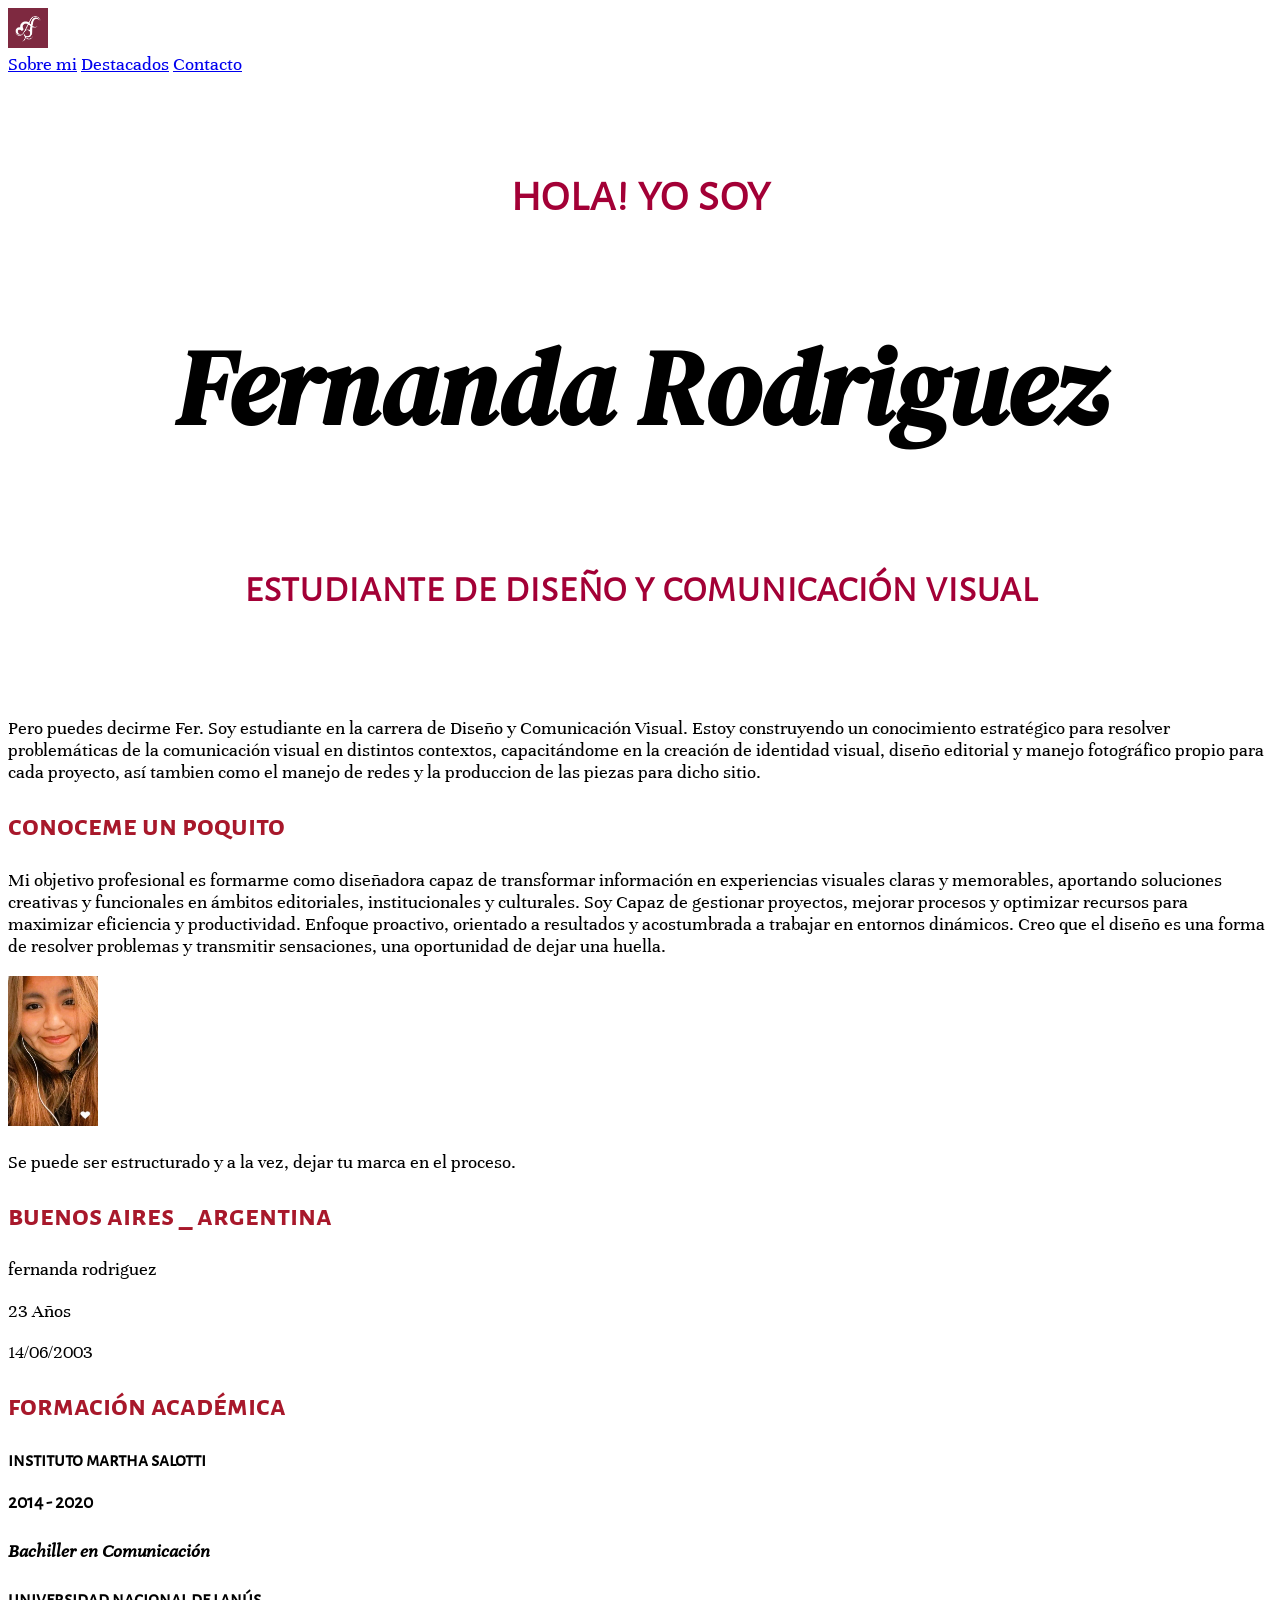
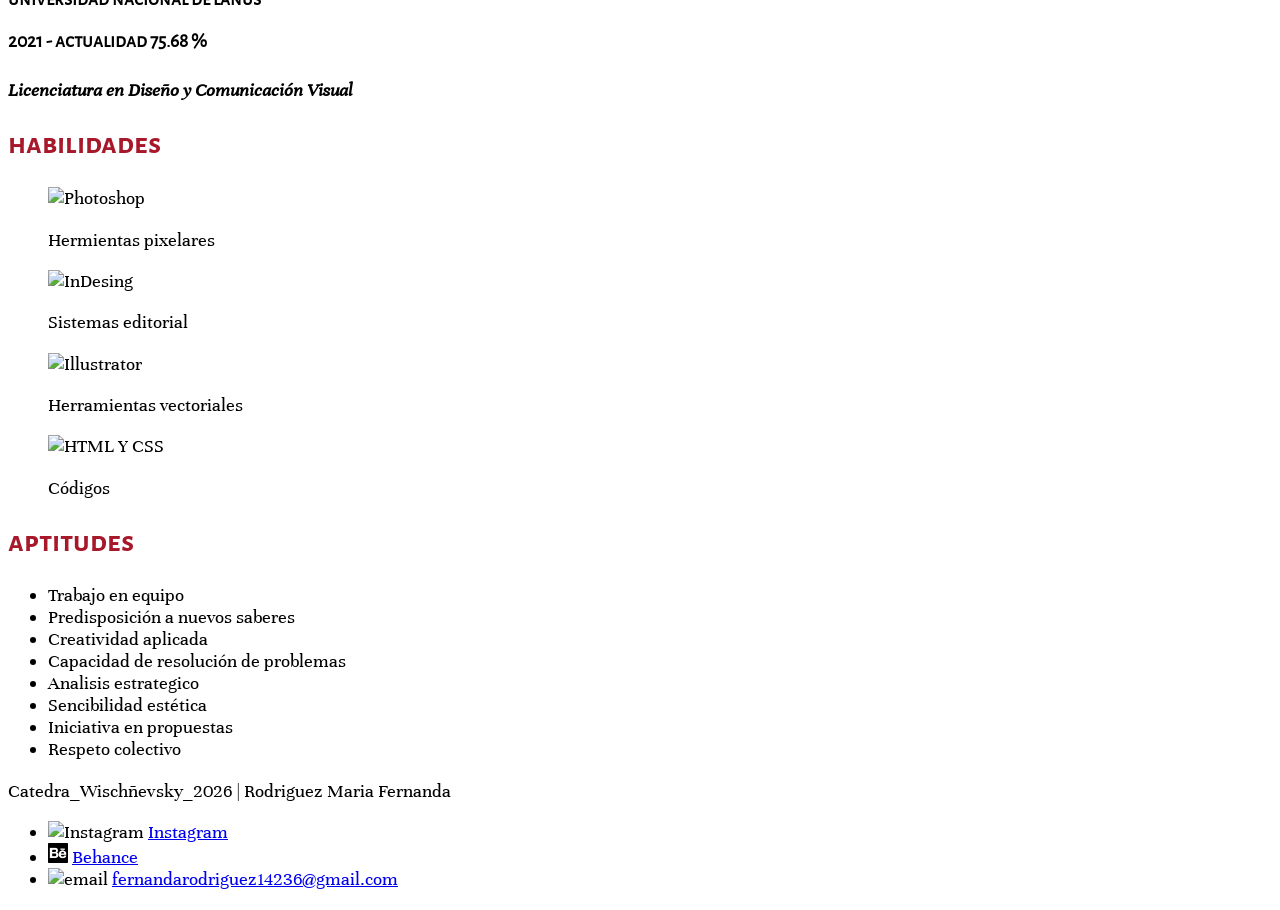
==== index.html @ 1fcea4e1 "correcciones 31/8" ====
<!DOCTYPE html>
<html> <!--falta el idioma-->

<head>
    <meta charset="utf-8" />
    <title>Curriculum Fernanda Rodriguez</title>
    <link rel="stylesheet" href="estilo.css">
</head>

<body>
    <header>
        <img src="img/logo_personal-06.jpg" alt="Logo de fernanda" width="40" height="40" />
        <nav class="botonera">
            <a href="index.html"class=boton>Sobre mi</a>
            <a href="#"class=boton>Destacados</a> <!--para este trabajo es importante que se centren en un solo archivo html, por ahora podés dejar los links a futuro pero no crear los archivos, podrías hacer una gran landing para poder linkear con la etiqueta a cuando habilitemos ese video-->
            <a href="#"class=boton>Contacto</a>
        </nav>
    </header>
    <main> <!--todo el main está mal indentado y se hace muy difícil leerlo-->
            <section>
            <h5>hola! yo soy</h5>
            <h1>Fernanda Rodriguez</h1>
            <h6>estudiante de diseño y comunicación visual</h6>
            <p>Pero puedes decirme Fer. Soy estudiante en la carrera de Diseño y Comunicación Visual. Estoy construyendo un conocimiento estratégico para resolver problemáticas de la comunicación visual en distintos contextos, capacitándome en la creación de identidad visual, diseño editorial y manejo fotográfico propio para cada proyecto, así tambien como el manejo de redes y la produccion de las piezas para dicho sitio.</p>
            </section>
            <section>
            <article>
            <h2>conoceme un poquito</h2>
            <p>Mi objetivo profesional es formarme como diseñadora capaz de transformar información en experiencias visuales claras y memorables, aportando soluciones creativas y funcionales en ámbitos editoriales, institucionales y culturales. Soy Capaz de gestionar proyectos, mejorar procesos y optimizar recursos para maximizar eficiencia y productividad. Enfoque proactivo, orientado a resultados y acostumbrada a trabajar en entornos dinámicos. Creo que el diseño es una forma de resolver problemas y transmitir sensaciones, una oportunidad de dejar una huella.</p>
            </article>
            <section id="sobremi">
            <img src="img/mi_foto.jpg" alt="autora" width="90" height="150">
            <p>Se puede ser estructurado y a la vez, dejar tu marca en el proceso.</p>
            <h2>buenos aires _ argentina</h2>
            <p>fernanda rodriguez</p>
            <p>23 Años</p>
            <p>14/06/2003</p>
            </section>
            <section id="academica"> 
                <h2>formación académica</h2>
                <h3>instituto martha salotti</h3> <!--ortografía!!!!-->
                <h3>2014 - 2020</h3>
                <h4>Bachiller en Comunicación</h4>
                <h3>universidad nacional de lanús</h3> <!--ortografía-->
                <h3>2021 - actualidad       75.68 %</h3>
                <h4>Licenciatura en Diseño y Comunicación Visual</h4>
            </section>
            <section id="Habilidades">
                <h2>habilidades</h2>
                <ul> <!--faltan las li de la lista-->
                    <img src="#" alt="Photoshop" width="20" height="20"> <!--no está bueno que el soucre aparezca vacío porque en la página aparece como un error-->
                    <p>Hermientas pixelares</p> <!--ortografía!!-->
                    <img src="#" alt="InDesing" width="20" height="20"> <!--ortografía!!-->
                    <p>Sistemas editorial</p> <!--ortografía!!-->
                    <img src="#" alt="Illustrator" width="20" height="20">
                    <p>Herramientas vectoriales</p>
                    <img src="#" alt="HTML Y CSS" width="20" height="20"> <!--html y css son dos cosas diferentes, tratalas como tal-->
                    <p>Códigos</p>
                </ul>
            </section>
            <section id="Aptitudes">
                <h2>aptitudes</h2>
                <ul>
                    <li>Trabajo en equipo</li>
                    <li>Predisposición a nuevos saberes</li>
                    <li>Creatividad aplicada</li>
                    <li>Capacidad de resolución de problemas</li>
                    <li>Analisis estrategico</li> <!--ortografía!!-->
                    <li>Sencibilidad estética</li> <!--ortografía!!-->
                    <li>Iniciativa en propuestas</li>
                    <li>Respeto colectivo</li>
                </ul>
            </section>
    </main>
    <footer>
        <div class="contenedor">
        <p>Catedra_Wischñevsky_2026 | Rodriguez Maria Fernanda</p>
        <ul>
            <li>
                <img src="#" alt="Instagram" width="20" height="20">
                <a href="https://www.instagram.com/fer.rodriguez1406/?next=%2F">Instagram</a>
            </li>
            <li>
                <img src="img/logo_behance.jpg" alt="behance" width="20" height="20">
                <a href="https://www.behance.net/FerRodriguez1406">Behance</a> <!--siempre que pongas un link externo te conviene agregar el atributo target="_blank" para que se abra en una pestaña nueva-->
            </li>
            <li>
                <img src="#" alt="email" width="20" height="20">
                <a href="mailto:fernandarodriguez14236@gmail.com">fernandarodriguez14236@gmail.com</a>
            </li>
        </ul>
    </footer>
</body>

</html>
---- estilo.css ----
@charset "utf-8";

/*configuraciones generales*/

@font-face {
    font-family: "display mi nombre";
    src: url(fonts/DMSerifDisplay-Italic.ttf) format(truetype);
    font-weight: normal;
    font-style: italic;
}

@font-face {
    font-family: "unna B";
    src: url(fonts/Unna-Bold.ttf) format(truetype);
    font-weight: bold;
    font-style: normal;
}

@font-face {
    font-family: "unna R";
    src: url(fonts/Unna-Regular.ttf) format(truetype);
    font-weight: normal;
    font-style: normal;
}

@font-face {
    font-family: "unna I";
    src: url(fonts/Unna-Italic.ttf) format(truetype);
    font-weight: normal;
    font-style: italic;
}

@font-face {
    font-family: "unna B I";
    src: url(fonts/Unna-BoldItalic.ttf) format(truetype);
    font-weight:bold;
    font-style: italic;
}

@font-face {
    font-family: "aleg sans sc B";
    src: url(fonts/AlegreyaSansSC-Bold.ttf) format(truetype);
    font-weight: bold;
    font-style: normal;
}

@font-face {
    font-family: "aleg sans sc L";
    src: url(fonts/AlegreyaSansSC.Light.ttf) format(truetype);
    font-weight: light;
    font-style: normal;
}

@font-face {
    font-family: "aleg sans sc R";
    src: url(fonts/AlegreyaSansSC.Regular.ttf) format(truetype);
    font-weight: normal;
    font-style: normal;
}

@font-face {
    font-family: "aleg sans sc";
    src: url(fonts/AlegreyaSansSC.Thin.ttf) format(truetype);
    font-weight: thin;
    font-style: normal;
}

*{
    font-family: "unna R", sans-serif;
    font-size: 1.1rem;
}

/*aca empiezan las aplicaciones*/

h1{
    font-family: "display mi nombre", serif;
    font-size: 6rem;
    text-align: center;
}

h2{
    font-family: "aleg sans sc B", sans-serif;
    color: rgb(168, 24, 43);
    font-size: 1.7rem;
}

h3{
    font-family: "aleg sans sc R", sans-serif;
}

h4{
    font-family: "unna I", sans-serif;
}

h5{ 
    font-family: "aleg sans sc L", sans-serif;
    color: rgb(163, 0, 54);
    font-size: 3rem;
    text-align: center;
}

h6{
    font-family: "aleg sans sc L", sans-serif;
    color: rgb(163, 0, 54);
    font-size: 2.5rem;
    text-align: center;
}

p{
    text-wrap-style: balance;
    text-align: left;
}
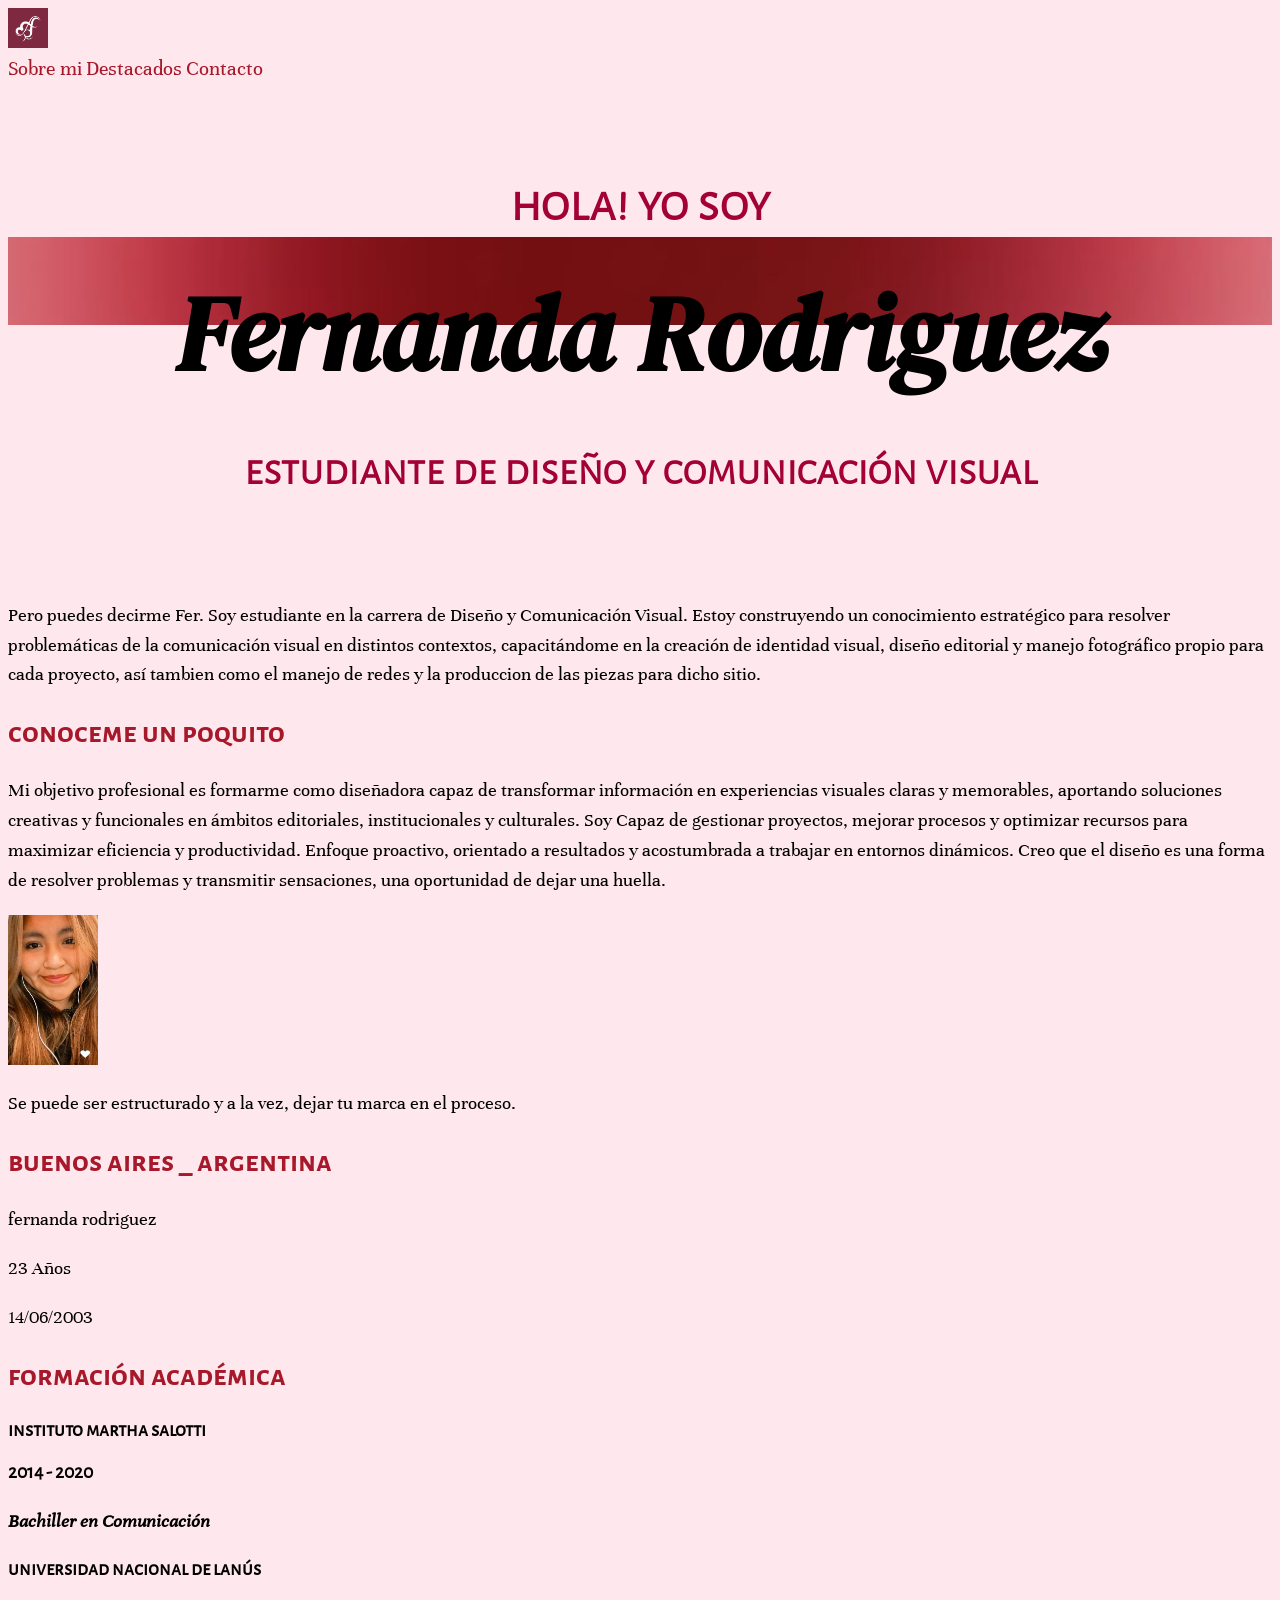
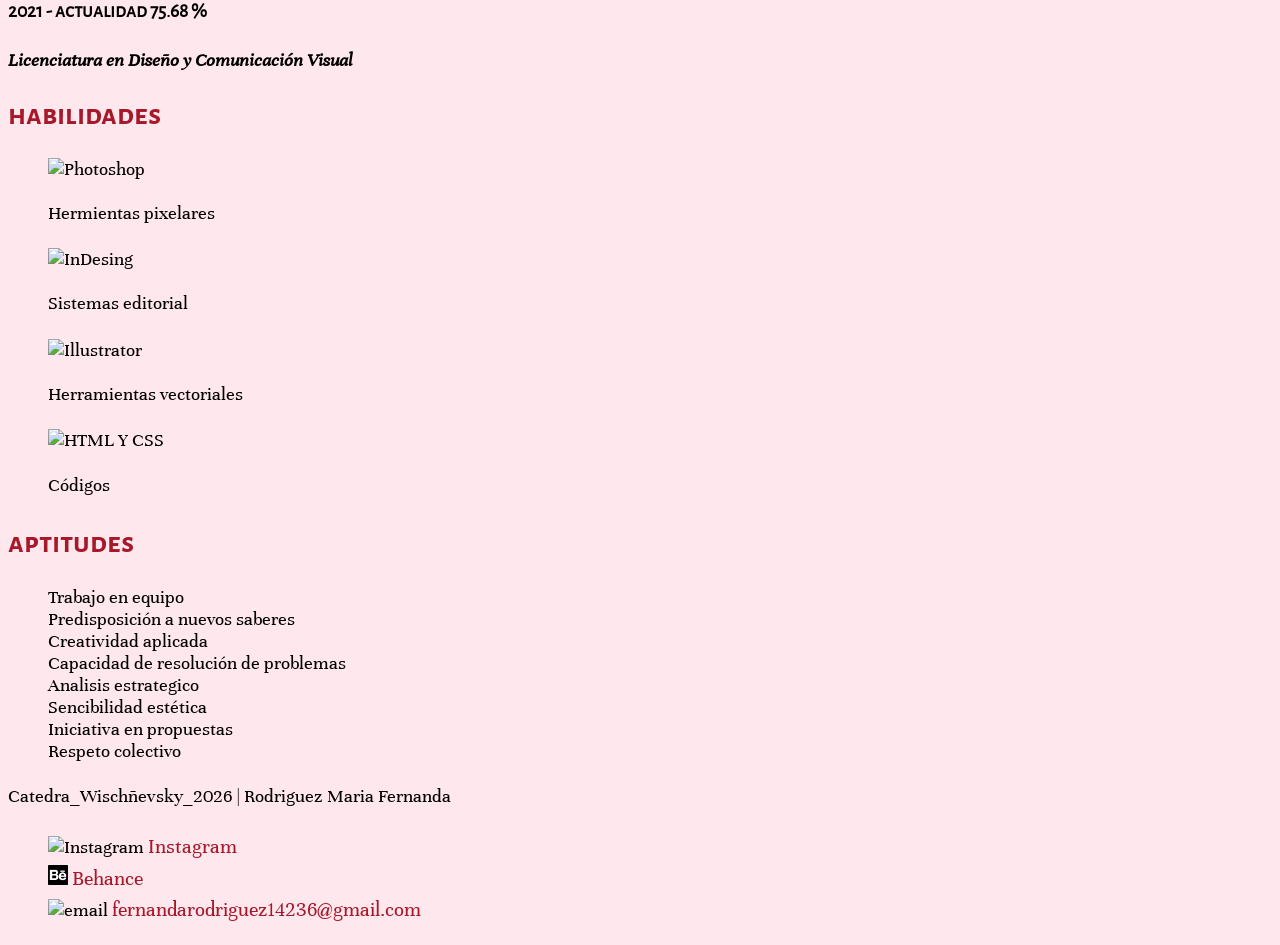
==== commit c5c6ec7f: "poca actualización- estoy con angina" ====
--- a/index.html
+++ b/index.html
@@ -1,5 +1,5 @@
 <!DOCTYPE html>
-<html> <!--falta el idioma-->
+<html>
 
 <head>
     <meta charset="utf-8" />
@@ -12,17 +12,20 @@
         <img src="img/logo_personal-06.jpg" alt="Logo de fernanda" width="40" height="40" />
         <nav class="botonera">
             <a href="index.html"class=boton>Sobre mi</a>
-            <a href="#"class=boton>Destacados</a> <!--para este trabajo es importante que se centren en un solo archivo html, por ahora podés dejar los links a futuro pero no crear los archivos, podrías hacer una gran landing para poder linkear con la etiqueta a cuando habilitemos ese video-->
+            <a href="#"class=boton>Destacados</a>
             <a href="#"class=boton>Contacto</a>
         </nav>
     </header>
-    <main> <!--todo el main está mal indentado y se hace muy difícil leerlo-->
-            <section>
+    <main>
+            <section id= "hero">
             <h5>hola! yo soy</h5>
             <h1>Fernanda Rodriguez</h1>
+            </section>
+            <section>
             <h6>estudiante de diseño y comunicación visual</h6>
             <p>Pero puedes decirme Fer. Soy estudiante en la carrera de Diseño y Comunicación Visual. Estoy construyendo un conocimiento estratégico para resolver problemáticas de la comunicación visual en distintos contextos, capacitándome en la creación de identidad visual, diseño editorial y manejo fotográfico propio para cada proyecto, así tambien como el manejo de redes y la produccion de las piezas para dicho sitio.</p>
             </section>
+            
             <section>
             <article>
             <h2>conoceme un poquito</h2>
@@ -38,23 +41,23 @@
             </section>
             <section id="academica"> 
                 <h2>formación académica</h2>
-                <h3>instituto martha salotti</h3> <!--ortografía!!!!-->
+                <h3>instituto martha salotti</h3>
                 <h3>2014 - 2020</h3>
                 <h4>Bachiller en Comunicación</h4>
-                <h3>universidad nacional de lanús</h3> <!--ortografía-->
+                <h3>universidad nacional de lanús</h3>
                 <h3>2021 - actualidad       75.68 %</h3>
                 <h4>Licenciatura en Diseño y Comunicación Visual</h4>
             </section>
             <section id="Habilidades">
                 <h2>habilidades</h2>
-                <ul> <!--faltan las li de la lista-->
-                    <img src="#" alt="Photoshop" width="20" height="20"> <!--no está bueno que el soucre aparezca vacío porque en la página aparece como un error-->
-                    <p>Hermientas pixelares</p> <!--ortografía!!-->
-                    <img src="#" alt="InDesing" width="20" height="20"> <!--ortografía!!-->
-                    <p>Sistemas editorial</p> <!--ortografía!!-->
+                <ul>
+                    <img src="#" alt="Photoshop" width="20" height="20">
+                    <p>Hermientas pixelares</p>
+                    <img src="#" alt="InDesing" width="20" height="20">
+                    <p>Sistemas editorial</p>
                     <img src="#" alt="Illustrator" width="20" height="20">
                     <p>Herramientas vectoriales</p>
-                    <img src="#" alt="HTML Y CSS" width="20" height="20"> <!--html y css son dos cosas diferentes, tratalas como tal-->
+                    <img src="#" alt="HTML Y CSS" width="20" height="20">
                     <p>Códigos</p>
                 </ul>
             </section>
@@ -65,8 +68,8 @@
                     <li>Predisposición a nuevos saberes</li>
                     <li>Creatividad aplicada</li>
                     <li>Capacidad de resolución de problemas</li>
-                    <li>Analisis estrategico</li> <!--ortografía!!-->
-                    <li>Sencibilidad estética</li> <!--ortografía!!-->
+                    <li>Analisis estrategico</li>
+                    <li>Sencibilidad estética</li>
                     <li>Iniciativa en propuestas</li>
                     <li>Respeto colectivo</li>
                 </ul>
@@ -82,7 +85,7 @@
             </li>
             <li>
                 <img src="img/logo_behance.jpg" alt="behance" width="20" height="20">
-                <a href="https://www.behance.net/FerRodriguez1406">Behance</a> <!--siempre que pongas un link externo te conviene agregar el atributo target="_blank" para que se abra en una pestaña nueva-->
+                <a href="https://www.behance.net/FerRodriguez1406">Behance</a>
             </li>
             <li>
                 <img src="#" alt="email" width="20" height="20">
--- a/estilo.css
+++ b/estilo.css
@@ -68,6 +68,7 @@
 *{
     font-family: "unna R", sans-serif;
     font-size: 1.1rem;
+    background-color: hwb(347 91% 0%);
 }
 
 /*aca empiezan las aplicaciones*/
@@ -76,6 +77,7 @@
     font-family: "display mi nombre", serif;
     font-size: 6rem;
     text-align: center;
+    line-height: 1rem;
 }
 
 h2{
@@ -109,4 +111,21 @@
 p{
     text-wrap-style: balance;
     text-align: left;
+    line-height: 1.7rem;
+}
+
+a{
+    text-decoration: double;
+    font-size: 1.2rem;
+    color: rgb(168, 24, 43);
+    line-height: 1.8rem;
+}
+li{
+    list-style: none;
+}
+
+#hero{
+    background-image: url(img/fondo_nombre.jpg);
+    background-position: center;
+    background-size: cover;
 }
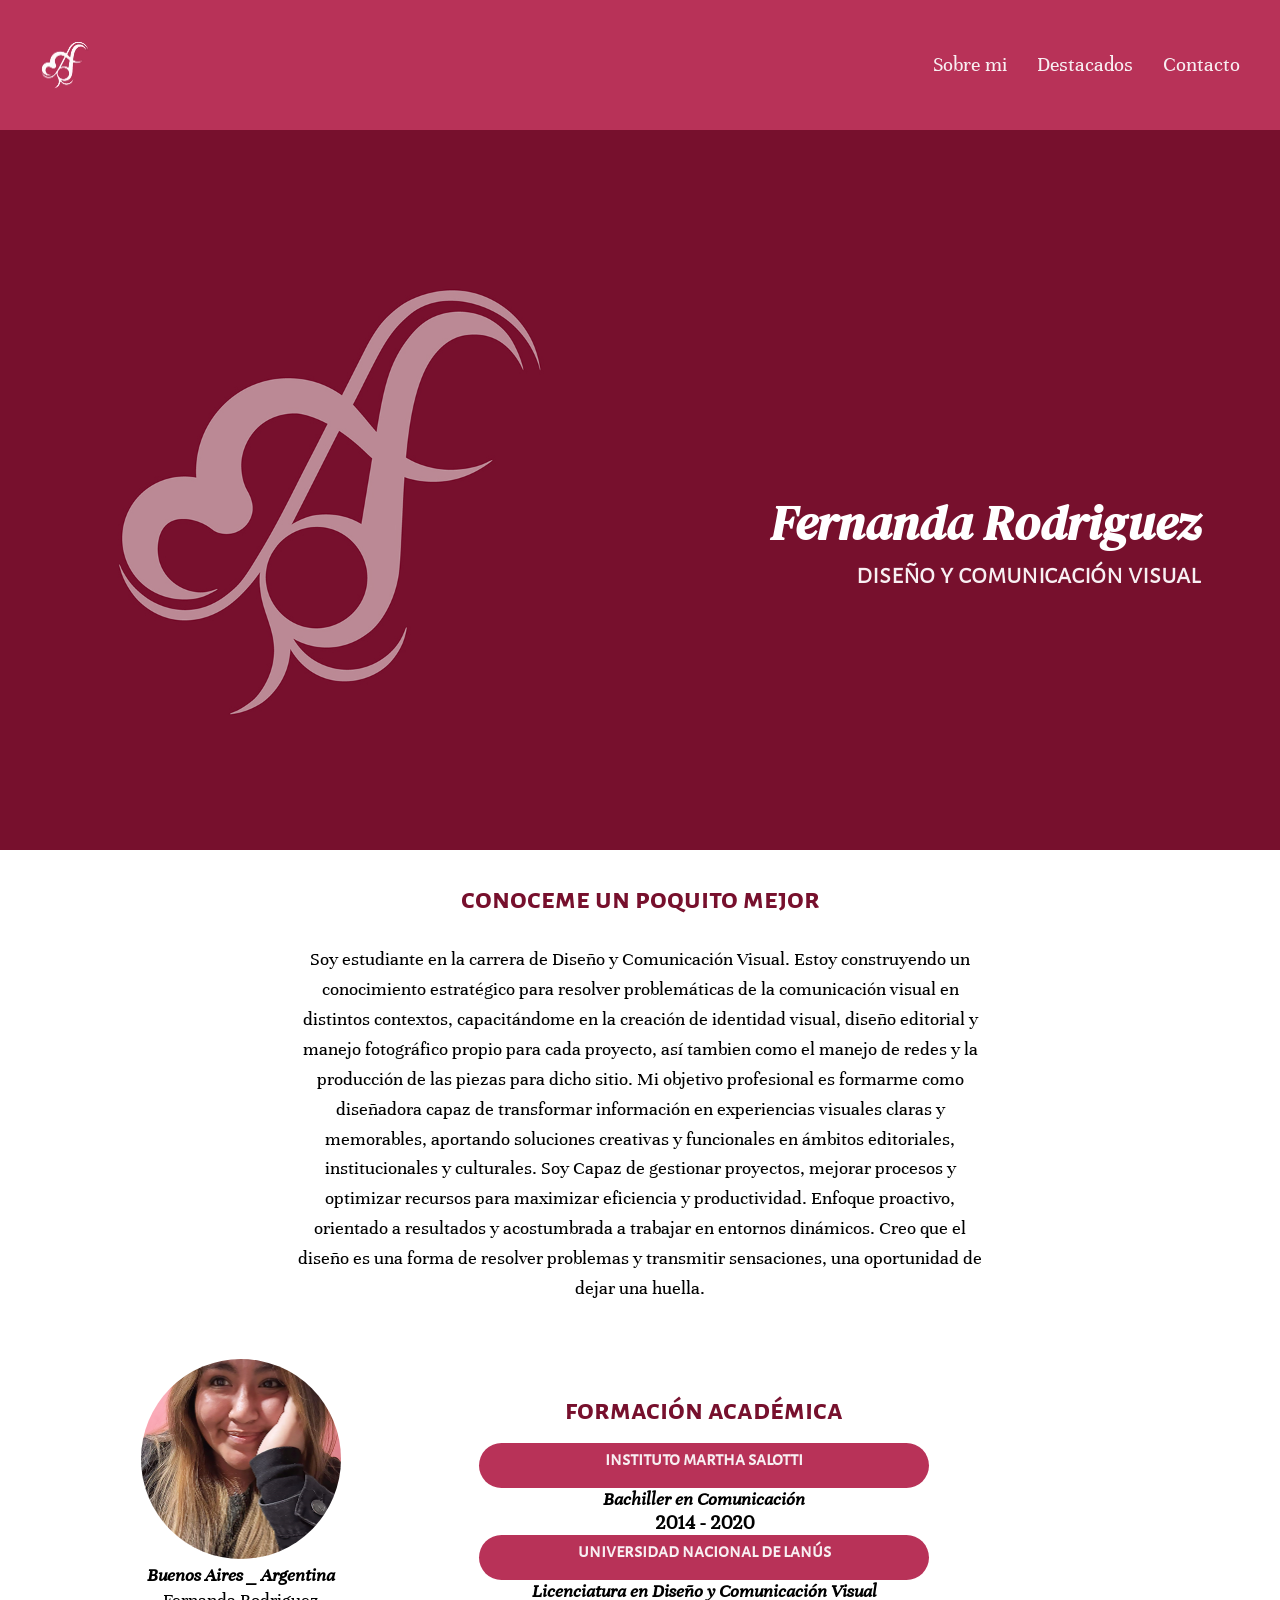
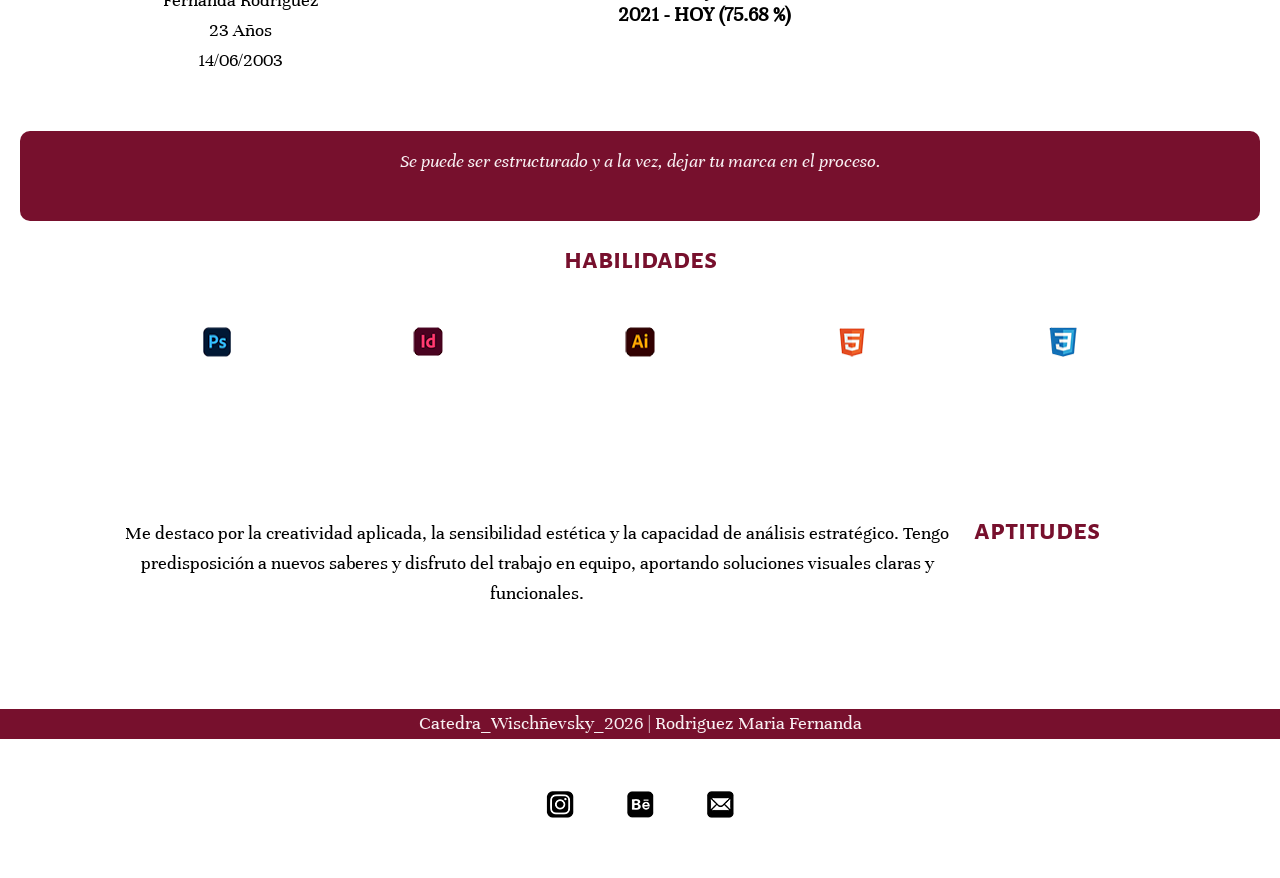
==== commit 7af333d4: "Pre-entrega" ====
--- a/index.html
+++ b/index.html
@@ -1,5 +1,5 @@
 <!DOCTYPE html>
-<html>
+<html lang="es">
 
 <head>
     <meta charset="utf-8" />
@@ -9,89 +9,96 @@
 
 <body>
     <header>
-        <img src="img/logo_personal-06.jpg" alt="Logo de fernanda" width="40" height="40" />
+        <img src="img/logo_milogol-06.jpg.png" alt="Logo de fernanda" width="50" height="50" />
         <nav class="botonera">
-            <a href="index.html"class=boton>Sobre mi</a>
-            <a href="#"class=boton>Destacados</a>
-            <a href="#"class=boton>Contacto</a>
+            <a href="index.html" class=boton>Sobre mi</a>
+            <a href="#" class=boton>Destacados</a>
+            <a href="#" class=boton>Contacto</a>
         </nav>
     </header>
     <main>
-            <section id= "hero">
-            <h5>hola! yo soy</h5>
+        <section id="presentación">
             <h1>Fernanda Rodriguez</h1>
-            </section>
-            <section>
-            <h6>estudiante de diseño y comunicación visual</h6>
-            <p>Pero puedes decirme Fer. Soy estudiante en la carrera de Diseño y Comunicación Visual. Estoy construyendo un conocimiento estratégico para resolver problemáticas de la comunicación visual en distintos contextos, capacitándome en la creación de identidad visual, diseño editorial y manejo fotográfico propio para cada proyecto, así tambien como el manejo de redes y la produccion de las piezas para dicho sitio.</p>
-            </section>
-            
-            <section>
-            <article>
-            <h2>conoceme un poquito</h2>
-            <p>Mi objetivo profesional es formarme como diseñadora capaz de transformar información en experiencias visuales claras y memorables, aportando soluciones creativas y funcionales en ámbitos editoriales, institucionales y culturales. Soy Capaz de gestionar proyectos, mejorar procesos y optimizar recursos para maximizar eficiencia y productividad. Enfoque proactivo, orientado a resultados y acostumbrada a trabajar en entornos dinámicos. Creo que el diseño es una forma de resolver problemas y transmitir sensaciones, una oportunidad de dejar una huella.</p>
-            </article>
-            <section id="sobremi">
-            <img src="img/mi_foto.jpg" alt="autora" width="90" height="150">
-            <p>Se puede ser estructurado y a la vez, dejar tu marca en el proceso.</p>
-            <h2>buenos aires _ argentina</h2>
-            <p>fernanda rodriguez</p>
-            <p>23 Años</p>
-            <p>14/06/2003</p>
-            </section>
-            <section id="academica"> 
+            <h6>diseño y comunicación visual</h6>
+        </section>
+        <section id="introducción">
+            <h2>conoceme un poquito mejor</h2>
+            <p>Soy estudiante en la carrera de Diseño y Comunicación Visual. Estoy
+                construyendo un conocimiento estratégico para resolver problemáticas de la comunicación visual en
+                distintos contextos, capacitándome en la creación de identidad visual, diseño editorial y manejo
+                fotográfico propio para cada proyecto, así tambien como el manejo de redes y la producción de las piezas
+                para dicho sitio.
+                Mi objetivo profesional es formarme como diseñadora capaz de transformar información en
+                experiencias
+                visuales claras y memorables, aportando soluciones creativas y funcionales en ámbitos
+                editoriales,
+                institucionales y culturales. Soy Capaz de gestionar proyectos, mejorar procesos y optimizar
+                recursos para maximizar eficiencia y productividad. Enfoque proactivo, orientado a
+                resultados y
+                acostumbrada a trabajar en entornos dinámicos. Creo que el diseño es una forma de resolver
+                problemas
+                y transmitir sensaciones, una oportunidad de dejar una huella.</p>
+        </section>
+        <section id="sobremi-academica">
+            <div id="sobremi">
+                <img src="img/mi_foto.jpg" alt="autora" width="533" height="400">
+                <h5>Buenos Aires _ Argentina</h5>
+                <p>Fernanda Rodriguez</p>
+                <p>23 Años</p>
+                <p>14/06/2003</p>
+            </div>
+            <div id="academica">
                 <h2>formación académica</h2>
-                <h3>instituto martha salotti</h3>
+                <h4>instituto martha salotti</h4>
+                <h5>Bachiller en Comunicación</h5>
                 <h3>2014 - 2020</h3>
-                <h4>Bachiller en Comunicación</h4>
-                <h3>universidad nacional de lanús</h3>
-                <h3>2021 - actualidad       75.68 %</h3>
-                <h4>Licenciatura en Diseño y Comunicación Visual</h4>
-            </section>
-            <section id="Habilidades">
-                <h2>habilidades</h2>
-                <ul>
-                    <img src="#" alt="Photoshop" width="20" height="20">
-                    <p>Hermientas pixelares</p>
-                    <img src="#" alt="InDesing" width="20" height="20">
-                    <p>Sistemas editorial</p>
-                    <img src="#" alt="Illustrator" width="20" height="20">
-                    <p>Herramientas vectoriales</p>
-                    <img src="#" alt="HTML Y CSS" width="20" height="20">
-                    <p>Códigos</p>
-                </ul>
-            </section>
-            <section id="Aptitudes">
-                <h2>aptitudes</h2>
-                <ul>
-                    <li>Trabajo en equipo</li>
-                    <li>Predisposición a nuevos saberes</li>
-                    <li>Creatividad aplicada</li>
-                    <li>Capacidad de resolución de problemas</li>
-                    <li>Analisis estrategico</li>
-                    <li>Sencibilidad estética</li>
-                    <li>Iniciativa en propuestas</li>
-                    <li>Respeto colectivo</li>
-                </ul>
-            </section>
+                <h4>universidad nacional de lanús</h4>
+                <h5>Licenciatura en Diseño y Comunicación Visual</h5>
+                <h3>2021 - HOY (75.68 %)</h3>
+            </div>
+        </section>
+        <section id="frase">
+            <h7>Se puede ser estructurado y a la vez, dejar tu marca en el proceso.</h7>
+        </section>
+        <section id="Habilidades">
+            <h2>habilidades</h2>
+            <ul>
+                <li><img src="img/ph.logo.png" alt="Photoshop" alt="Photoshop" width="30" height="30">
+                </li>
+                <li><img src="img/id.logo.png" alt="InDesing" alt="InDesing" width="30" height="30"></li>
+                <li><img src="img/ai.logo.png" alt="Illustrator" alt="Illustrator" width="30" height="30"></li>
+                <li><img src="img/html.logo.png" alt="HTML" alt="HTML" width="30" height="30"></li>
+                <li><img src="img/css.logo.png" alt="CSS" alt="CSS" width="30" height="30"></li>
+            </ul>
+        </section>
+        <section id="aptitudes">
+            <h2>aptitudes</h2>
+            <p>Me destaco por la creatividad aplicada, la sensibilidad estética y la capacidad de análisis estratégico.
+                Tengo predisposición a nuevos saberes y disfruto del trabajo en equipo, aportando soluciones visuales
+                claras y funcionales.</p>
+        </section>
     </main>
     <footer>
-        <div class="contenedor">
-        <p>Catedra_Wischñevsky_2026 | Rodriguez Maria Fernanda</p>
-        <ul>
-            <li>
-                <img src="#" alt="Instagram" width="20" height="20">
-                <a href="https://www.instagram.com/fer.rodriguez1406/?next=%2F">Instagram</a>
-            </li>
-            <li>
-                <img src="img/logo_behance.jpg" alt="behance" width="20" height="20">
-                <a href="https://www.behance.net/FerRodriguez1406">Behance</a>
-            </li>
-            <li>
-                <img src="#" alt="email" width="20" height="20">
-                <a href="mailto:fernandarodriguez14236@gmail.com">fernandarodriguez14236@gmail.com</a>
-            </li>
-        </ul>
+        <section id="contenedor">
+            <p>Catedra_Wischñevsky_2026 | Rodriguez Maria Fernanda</p>
+        </section>
+        <section id="redes">
+            <ul>
+                <li>
+                    <img src="img/logo.ig.png" alt="Instagram" width="30" height="30">
+                    <a href="https://www.instagram.com/fer.rodriguez1406/?next=%2F" target="_blank"></a>
+                </li>
+                <li>
+                    <img src="img/logo.behance.png" alt="behance" width="30" height="30">
+                    <a href="https://www.behance.net/FerRodriguez1406" target="_blank"></a>
+                </li>
+                <li>
+                    <img src="img/logo.mail.png" alt="email" width="30" height="30">
+                    <a href="mailto:fernandarodriguez14236@gmail.com"
+                        target="_blank"></a>
+                </li>
+            </ul>
+        </section>
     </footer>
 </body>
 
--- a/estilo.css
+++ b/estilo.css
@@ -33,7 +33,7 @@
 @font-face {
     font-family: "unna B I";
     src: url(fonts/Unna-BoldItalic.ttf) format(truetype);
-    font-weight:bold;
+    font-weight: bold;
     font-style: italic;
 }
 
@@ -65,67 +65,196 @@
     font-style: normal;
 }
 
-*{
+* {
     font-family: "unna R", sans-serif;
     font-size: 1.1rem;
-    background-color: hwb(347 91% 0%);
+    text-align: center;
+    list-style: none;
+    padding: 0;
+    margin: 0;
+    box-sizing: border-box;
+}
+
+header {
+    display: flex;
+    justify-content: space-between;
+    align-items: center;
+    flex-wrap: wrap;
+    padding: 40px;
+    background-color: rgb(184, 50, 88);
+}
+
+nav {
+    display: flex;
+    gap: 30px;
 }
 
 /*aca empiezan las aplicaciones*/
 
-h1{
+h1 {
     font-family: "display mi nombre", serif;
-    font-size: 6rem;
-    text-align: center;
-    line-height: 1rem;
-}
-
-h2{
+    font-size: 2.8rem;
+    line-height: 0, 3rem;
+    color: rgb(255, 255, 255);
+    text-align: right;
+}
+
+h2 {
     font-family: "aleg sans sc B", sans-serif;
-    color: rgb(168, 24, 43);
+    color: rgb(119, 16, 45);
     font-size: 1.7rem;
 }
 
-h3{
+h3 {
+    font-family: "unna R", serif;
+    font-size: 1.2rem;
+}
+
+h4 {
     font-family: "aleg sans sc R", sans-serif;
-}
-
-h4{
-    font-family: "unna I", sans-serif;
-}
-
-h5{ 
+    color: rgb(248, 239, 242);
+}
+
+
+h5 {
+    font-family: "unna I", serif;
+}
+
+h6 {
     font-family: "aleg sans sc L", sans-serif;
-    color: rgb(163, 0, 54);
-    font-size: 3rem;
-    text-align: center;
-}
-
-h6{
-    font-family: "aleg sans sc L", sans-serif;
-    color: rgb(163, 0, 54);
-    font-size: 2.5rem;
-    text-align: center;
-}
-
-p{
+    color: rgb(248, 239, 242);
+    font-size: 1.6rem;
+    text-align: right;
+}
+
+h7 {
+    font-family: "unna I", serif;
+    color: rgb(248, 239, 242);
+}
+
+p {
     text-wrap-style: balance;
-    text-align: left;
     line-height: 1.7rem;
-}
-
-a{
+    text-align: center;
+}
+
+a {
     text-decoration: double;
     font-size: 1.2rem;
-    color: rgb(168, 24, 43);
+    color: rgb(248, 239, 242);
     line-height: 1.8rem;
 }
-li{
-    list-style: none;
-}
-
-#hero{
-    background-image: url(img/fondo_nombre.jpg);
+
+#presentación {
+    background-image: url(img/inicio.jpg);
     background-position: center;
     background-size: cover;
+    min-height: 80vh;
+    padding-top: 100px;
+    padding-right: 80px;
+    text-align: right;
+    text-wrap-style: balance;
+    display: flex;
+    flex-direction: column;
+    justify-content: center;
+}
+
+#introducción {
+    display: flex;
+    max-width: 700px;
+    margin: 2rem auto;
+    flex-direction: column;
+    gap: 30px;
+    text-align: justify;
+    line-height: 1.7rem;
+}
+
+#sobremi-academica {
+    display: flex;
+    justify-content: center;
+    align-items: flex-start;
+    margin: 2rem auto;
+    max-width: 1200px;
+}
+
+#sobremi img {
+    width: 200px;
+    height: 200px;
+    border-radius: 50%;
+    object-fit: cover;
+}
+
+#sobremi {
+    flex: 1;
+    text-align: center;
+    margin: 20px;
+}
+
+#academica {
+    flex: 2;
+    padding: 1rem;
+    border-radius: 8px;
+    margin: 20px;
+    h2 {
+        padding: 15px;
+        max-width: 450px;
+    }
+    h4{
+        background-color: rgb(184, 50, 88);
+    min-height: 5vh;
+    padding: 5px;
+    margin: 0px;
+    border-radius: 45px;
+    max-width: 450px;
+    }
+    h5, h3{
+        max-width: 450px;
+    }
+}
+
+#frase {
+    font-family: "unna I", serif;
+    font-size: 2rem;
+    background-color: rgb(119, 16, 45);
+    min-height: 10vh;
+    padding: 5px;
+    margin: 20px;
+    border-radius: 10px;
+    text-align: center;
+}
+
+ul {
+    display: flex;
+    flex-direction: row;
+    flex-wrap: nowrap;
+    justify-content: space-evenly;
+    gap: 30px;
+    padding: 50px;
+}
+
+#aptitudes {
+    display: flex;
+    margin: 100px;
+    flex-direction: row-reverse;
+    align-items: baseline;
+    max-width: 1000px;
+    p{
+        max-width: 1200px;
+    }
+}
+
+#contenedor {
+    display: flex;
+    justify-content: center;
+    background-color: rgb(119, 16, 45);
+    color: rgb(248, 239, 242);
+    margin: 0
+}
+
+footer ul {
+    display: flex;
+    flex-direction: row;
+    justify-content: center;
+    align-items: center;
+    gap: 50px;
 }
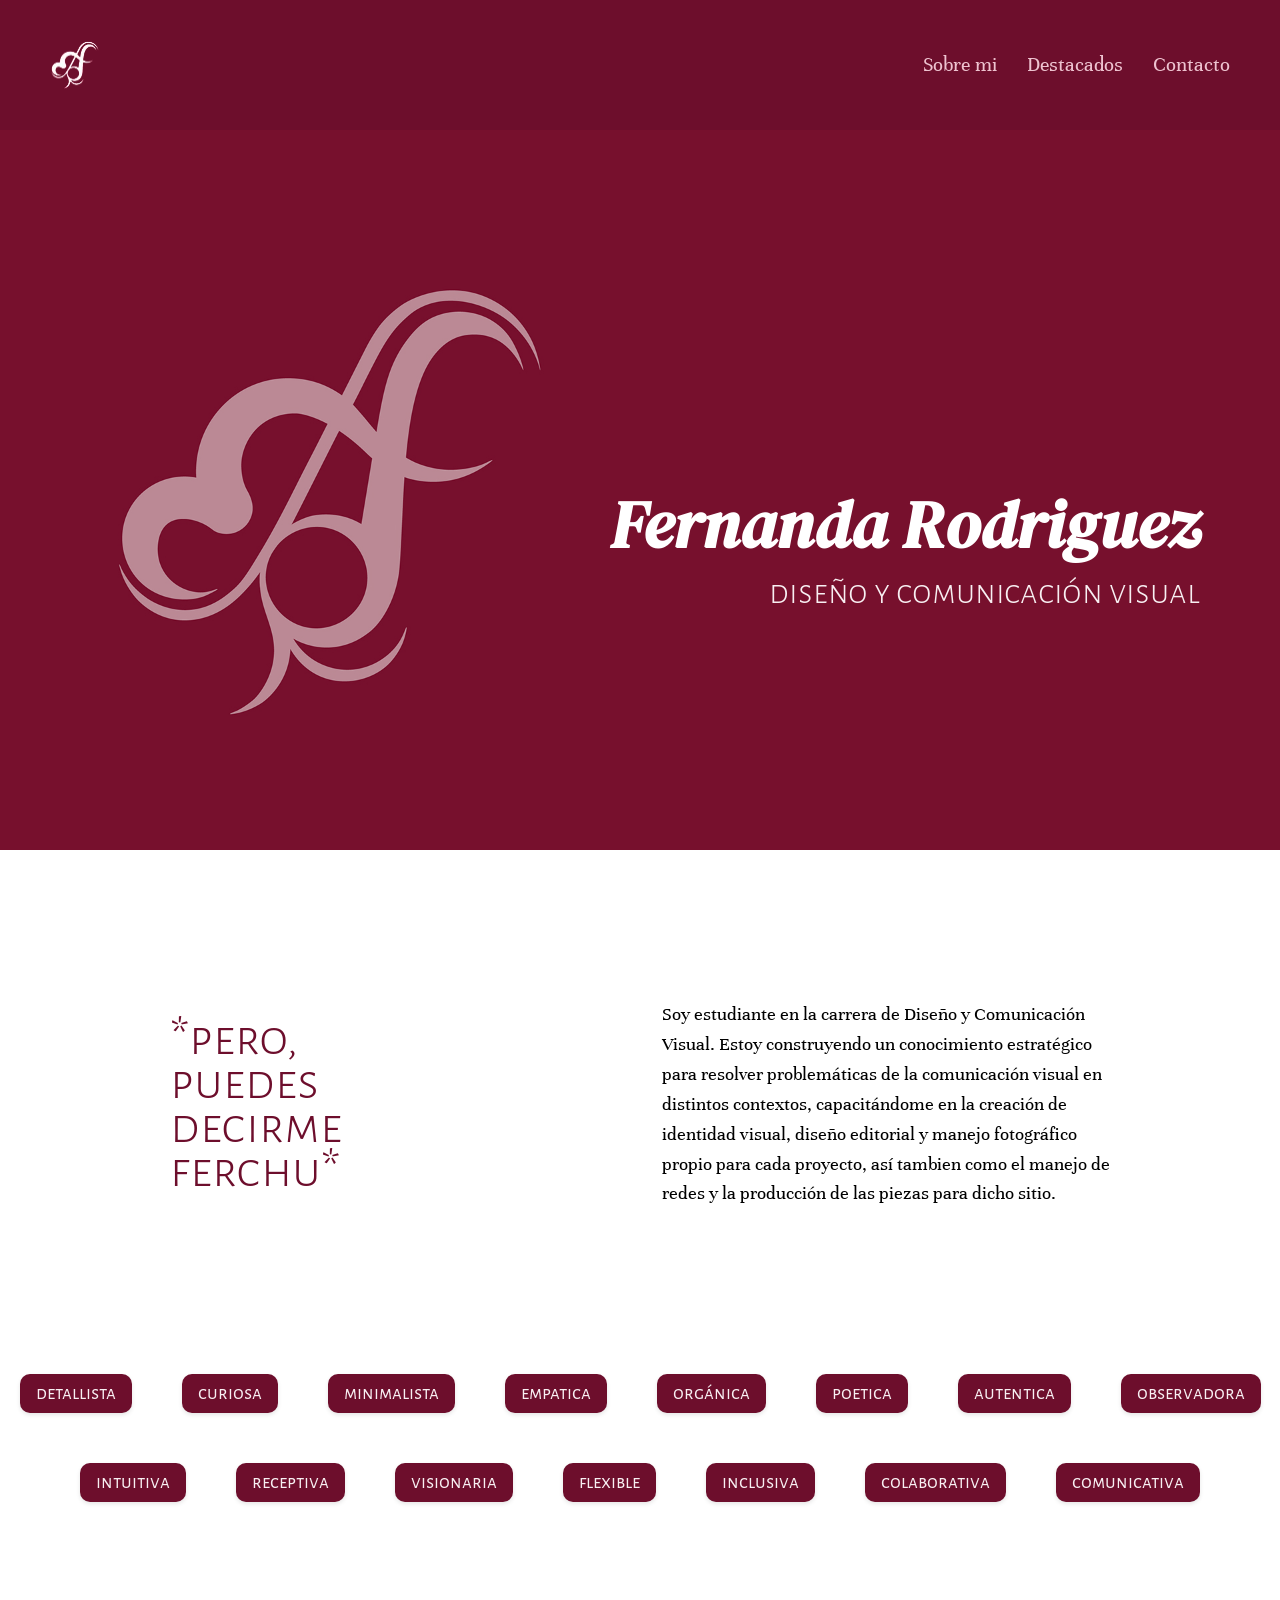
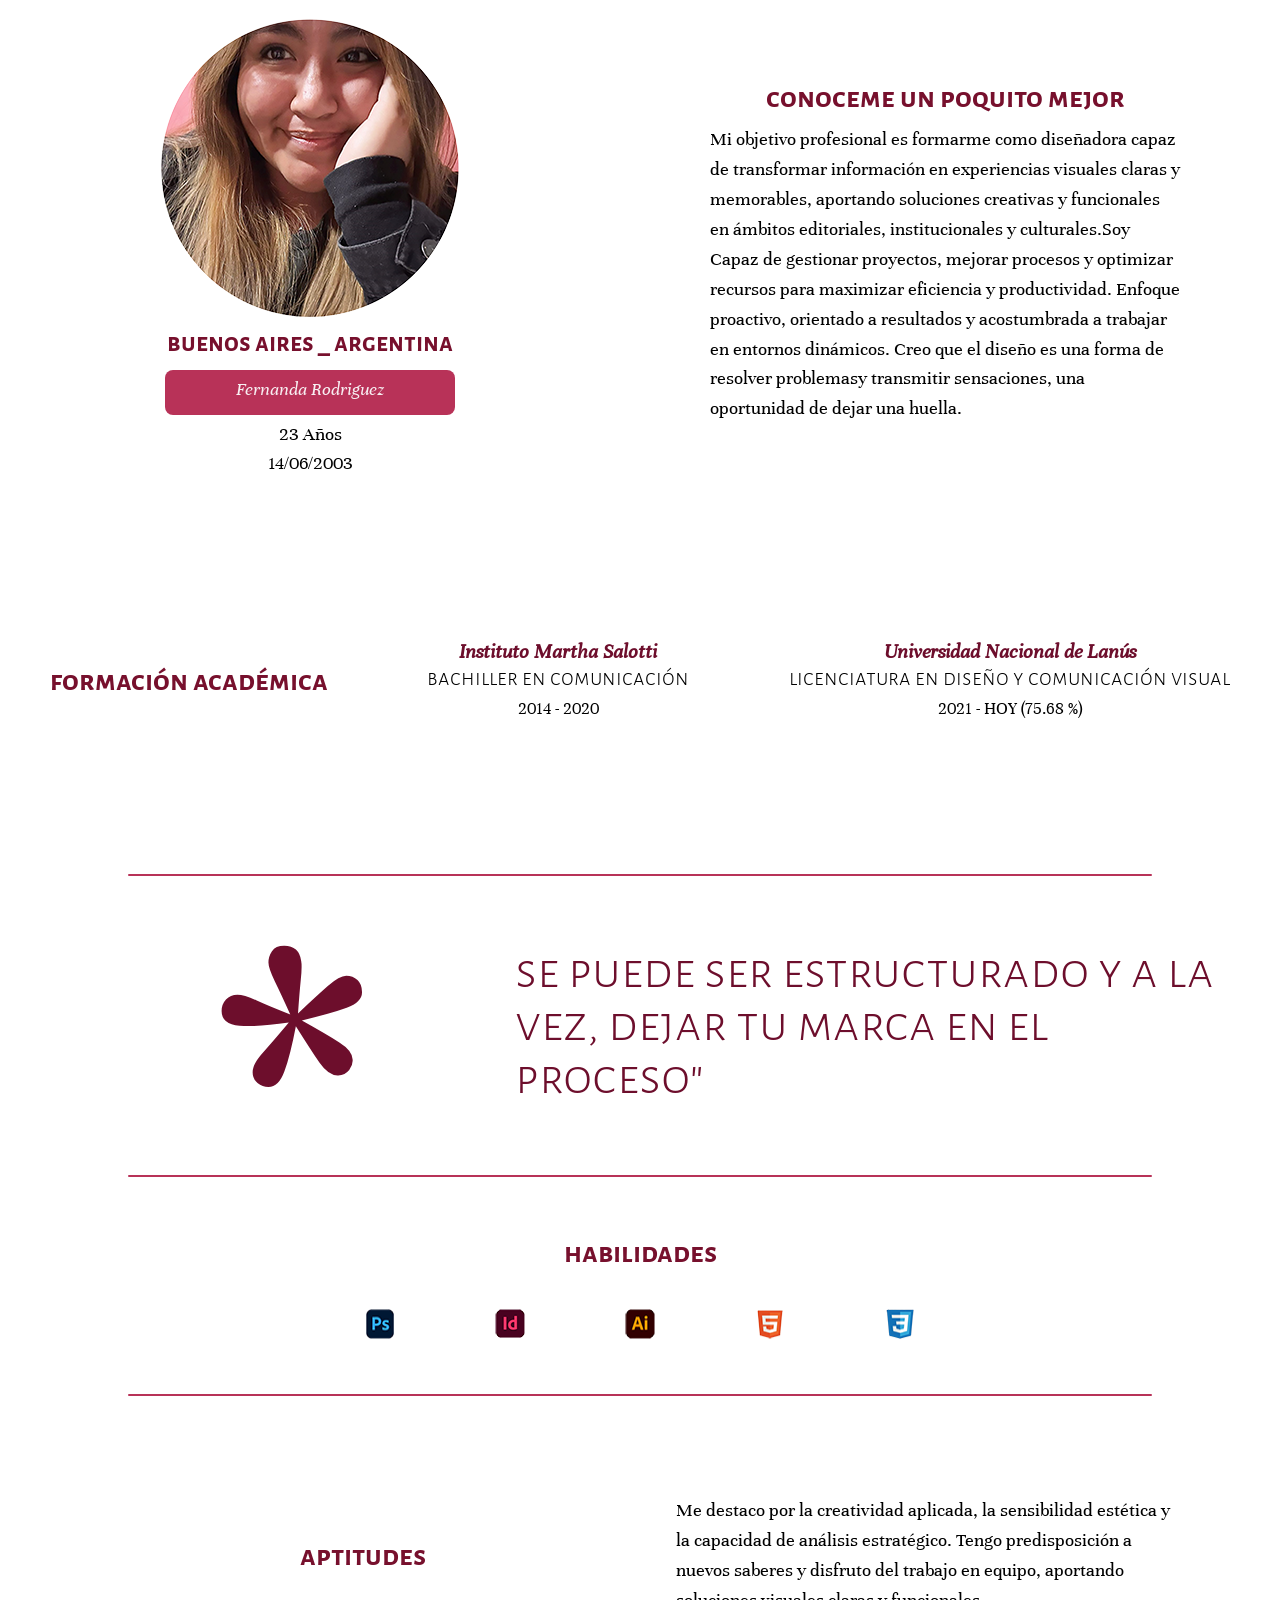
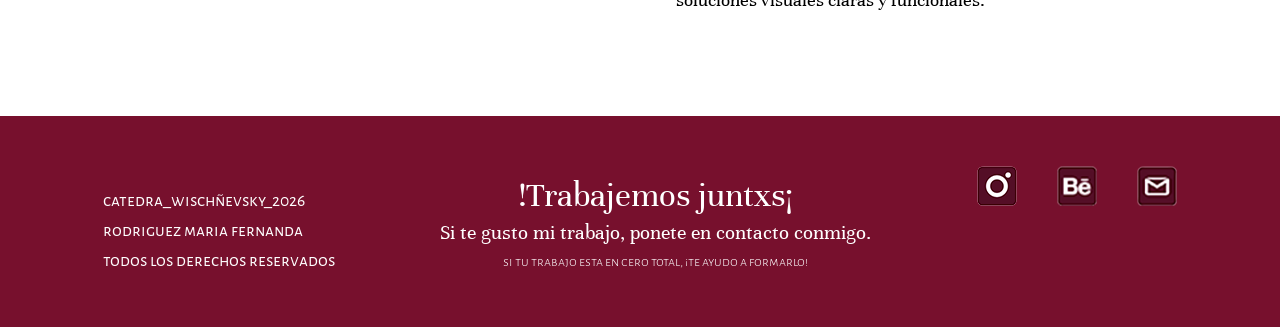
==== commit 6f52313c: "tp1 entrega final" ====
--- a/index.html
+++ b/index.html
@@ -1,11 +1,15 @@
 <!DOCTYPE html>
 <html lang="es">
+
 
 <head>
     <meta charset="utf-8" />
     <title>Curriculum Fernanda Rodriguez</title>
     <link rel="stylesheet" href="estilo.css">
+    <link rel="icon" type="image/png" href="img/favicon.png">
 </head>
+
+<!------------------------CUERPO---------------------------->
 
 <body>
     <header>
@@ -16,51 +20,89 @@
             <a href="#" class=boton>Contacto</a>
         </nav>
     </header>
+    
     <main>
         <section id="presentación">
             <h1>Fernanda Rodriguez</h1>
-            <h6>diseño y comunicación visual</h6>
+            <p class="carrera">diseño y comunicación visual</p>
         </section>
+
         <section id="introducción">
-            <h2>conoceme un poquito mejor</h2>
-            <p>Soy estudiante en la carrera de Diseño y Comunicación Visual. Estoy
-                construyendo un conocimiento estratégico para resolver problemáticas de la comunicación visual en
-                distintos contextos, capacitándome en la creación de identidad visual, diseño editorial y manejo
-                fotográfico propio para cada proyecto, así tambien como el manejo de redes y la producción de las piezas
-                para dicho sitio.
-                Mi objetivo profesional es formarme como diseñadora capaz de transformar información en
-                experiencias
-                visuales claras y memorables, aportando soluciones creativas y funcionales en ámbitos
-                editoriales,
-                institucionales y culturales. Soy Capaz de gestionar proyectos, mejorar procesos y optimizar
-                recursos para maximizar eficiencia y productividad. Enfoque proactivo, orientado a
-                resultados y
-                acostumbrada a trabajar en entornos dinámicos. Creo que el diseño es una forma de resolver
-                problemas
-                y transmitir sensaciones, una oportunidad de dejar una huella.</p>
+            <p class="titular_especial">*pero, puedes decirme ferchu*</p>
+            <p class="info_quien_soy">Soy estudiante en la carrera de Diseño y Comunicación Visual. Estoy construyendo
+                un conocimiento
+                estratégico para resolver problemáticas de la comunicación visual en distintos contextos, capacitándome
+                en la creación de identidad visual, diseño editorial y manejo fotográfico propio para cada proyecto, así
+                tambien como el manejo de redes y la producción de las piezas para dicho sitio.</p>
         </section>
-        <section id="sobremi-academica">
-            <div id="sobremi">
-                <img src="img/mi_foto.jpg" alt="autora" width="533" height="400">
-                <h5>Buenos Aires _ Argentina</h5>
-                <p>Fernanda Rodriguez</p>
-                <p>23 Años</p>
-                <p>14/06/2003</p>
-            </div>
-            <div id="academica">
-                <h2>formación académica</h2>
-                <h4>instituto martha salotti</h4>
-                <h5>Bachiller en Comunicación</h5>
-                <h3>2014 - 2020</h3>
-                <h4>universidad nacional de lanús</h4>
-                <h5>Licenciatura en Diseño y Comunicación Visual</h5>
-                <h3>2021 - HOY (75.68 %)</h3>
-            </div>
+
+        <section id="lluvia_de_palabras">
+            <ul>
+                <li>detallista</li>
+                <li>curiosa</li>
+                <li>minimalista</li>
+                <li>empatica</li>
+                <li>orgánica</li>
+                <li>poetica</li>
+                <li>autentica</li>
+                <li>observadora</li>
+                <li>intuitiva</li>
+                <li>receptiva</li>
+                <li>visionaria</li>
+                <li>flexible</li>
+                <li>inclusiva</li>
+                <li>colaborativa</li>
+                <li>comunicativa</li>
+                </lu>
         </section>
+
+        <section id="de_mi">
+            <article id="paquete_circulo">
+                <img src="img/mi foto circulo.png" alt="autora" width="300" height="300">
+                <p class="bsas">buenos aires _ argentina</p>
+                <p class="minombre">Fernanda Rodriguez</p>
+                <p class="edad">23 Años</p>
+                <p class="fecha">14/06/2003</p>
+            </article>
+            <article id="un_poco_mas">
+                <h2>conoceme un poquito mejor</h2>
+                <p>Mi objetivo profesional es formarme como diseñadora capaz de transformar información en experiencias
+                    visuales claras y memorables, aportando soluciones creativas y funcionales en ámbitos editoriales,
+                    institucionales y culturales.Soy Capaz de gestionar proyectos, mejorar procesos y optimizar
+                    recursos para maximizar eficiencia y productividad. Enfoque proactivo, orientado a resultados y
+                    acostumbrada a trabajar en entornos dinámicos. Creo que el diseño es una forma de resolver
+                    problemasy transmitir sensaciones, una oportunidad de dejar una huella.</p>
+            </article>
+        </section>
+
+        <section id="formación">
+            <h2>formación académica</h2>
+            <article id="formación_secundaria">
+                <h3>Instituto Martha Salotti</h3>
+                <p>bachiller en comunicación</p>
+                <p class="fecha">2014 - 2020</p>
+            </article>
+            <article id="formación_superior">
+                <h3>Universidad Nacional de Lanús</h3>
+                <p>licenciatura en diseño y comunicación visual</p>
+                <p class="fecha">2021 - HOY (75.68 %)</p>
+            </article>
+        </section>
+
+        <section>
+            <hr class="linea_divisoria">
+        </section>
+
         <section id="frase">
-            <h7>Se puede ser estructurado y a la vez, dejar tu marca en el proceso.</h7>
+            <p class="flor">*</p>
+            <p class="escrito">se puede ser estructurado y a la vez, dejar tu marca en el proceso"</p>
         </section>
-        <section id="Habilidades">
+
+        <section>
+            <hr class="linea_divisoria">
+        </section>
+
+        <section id="habilidades">
             <h2>habilidades</h2>
             <ul>
                 <li><img src="img/ph.logo.png" alt="Photoshop" alt="Photoshop" width="30" height="30">
@@ -71,33 +113,54 @@
                 <li><img src="img/css.logo.png" alt="CSS" alt="CSS" width="30" height="30"></li>
             </ul>
         </section>
-        <section id="aptitudes">
+
+        <section>
+            <hr class="linea_divisoria">
+        </section>
+
+        <section id="como_soy">
             <h2>aptitudes</h2>
-            <p>Me destaco por la creatividad aplicada, la sensibilidad estética y la capacidad de análisis estratégico.
-                Tengo predisposición a nuevos saberes y disfruto del trabajo en equipo, aportando soluciones visuales
+            <p>Me destaco por la creatividad aplicada, la sensibilidad estética y la capacidad de análisis
+                estratégico.
+                Tengo predisposición a nuevos saberes y disfruto del trabajo en equipo, aportando soluciones
+                visuales
                 claras y funcionales.</p>
         </section>
     </main>
+
+<!------------------------PIES---------------------------->
+
     <footer>
         <section id="contenedor">
-            <p>Catedra_Wischñevsky_2026 | Rodriguez Maria Fernanda</p>
-        </section>
-        <section id="redes">
-            <ul>
-                <li>
-                    <img src="img/logo.ig.png" alt="Instagram" width="30" height="30">
-                    <a href="https://www.instagram.com/fer.rodriguez1406/?next=%2F" target="_blank"></a>
-                </li>
-                <li>
-                    <img src="img/logo.behance.png" alt="behance" width="30" height="30">
-                    <a href="https://www.behance.net/FerRodriguez1406" target="_blank"></a>
-                </li>
-                <li>
-                    <img src="img/logo.mail.png" alt="email" width="30" height="30">
-                    <a href="mailto:fernandarodriguez14236@gmail.com"
-                        target="_blank"></a>
-                </li>
-            </ul>
+            <article id="derechos y catedra">
+                <p>catedra_wischñevsky_2026 </p>
+                <p>rodriguez maria fernanda</p>
+                <p>todos los derechos reservados</p>
+            </article>
+            <article>
+                <p class="trabajemos_juntos"> !Trabajemos juntxs¡</p>
+                <p class="invitacion">Si te gusto mi trabajo, ponete en contacto conmigo.</p>
+                <P class="noteasustes">si tu trabajo esta en cero total, ¡te ayudo a formarlo!</P>
+            </article>
+            <article id="redes">
+                <ul>
+                    <ul>
+        <li>
+            <a href="https://www.instagram.com/fer.rodriguez1406/?hl=es-la" target="_blank">
+                <img src="img/logo.ig.png" alt="instagram" width="40" height="40">
+            </a>
+        </li>
+        <li>
+            <a href="https://www.behance.net/FerRodriguez1406" target="_blank">
+                <img src="img/logo.behance.png" alt="behance" width="40" height="40">
+            </a>
+        </li>
+        <li>
+            <a href="mailto:fernandarodriguez14236@gmail.com" target="_blank">
+                <img src="img/logo.mail.png" alt="email" width="40" height="40">
+            </a>
+                </ul>
+            </article>
         </section>
     </footer>
 </body>
--- a/estilo.css
+++ b/estilo.css
@@ -10,13 +10,6 @@
 }
 
 @font-face {
-    font-family: "unna B";
-    src: url(fonts/Unna-Bold.ttf) format(truetype);
-    font-weight: bold;
-    font-style: normal;
-}
-
-@font-face {
     font-family: "unna R";
     src: url(fonts/Unna-Regular.ttf) format(truetype);
     font-weight: normal;
@@ -31,13 +24,6 @@
 }
 
 @font-face {
-    font-family: "unna B I";
-    src: url(fonts/Unna-BoldItalic.ttf) format(truetype);
-    font-weight: bold;
-    font-style: italic;
-}
-
-@font-face {
     font-family: "aleg sans sc B";
     src: url(fonts/AlegreyaSansSC-Bold.ttf) format(truetype);
     font-weight: bold;
@@ -58,17 +44,10 @@
     font-style: normal;
 }
 
-@font-face {
-    font-family: "aleg sans sc";
-    src: url(fonts/AlegreyaSansSC.Thin.ttf) format(truetype);
-    font-weight: thin;
-    font-style: normal;
-}
-
 * {
-    font-family: "unna R", sans-serif;
+    font-family: "unna R", serif;
     font-size: 1.1rem;
-    text-align: center;
+    text-align: left;
     list-style: none;
     padding: 0;
     margin: 0;
@@ -80,8 +59,10 @@
     justify-content: space-between;
     align-items: center;
     flex-wrap: wrap;
-    padding: 40px;
-    background-color: rgb(184, 50, 88);
+    padding: 50px;
+    padding-bottom: 40px;
+    padding-top: 40px;
+    background-color: rgb(109, 14, 44);
 }
 
 nav {
@@ -89,12 +70,13 @@
     gap: 30px;
 }
 
-/*aca empiezan las aplicaciones*/
+/*ACA EMPIEZAN LAS APLICACIONES*/
+
 
 h1 {
     font-family: "display mi nombre", serif;
-    font-size: 2.8rem;
-    line-height: 0, 3rem;
+    font-size: 3.8rem;
+    line-height: 6rem;
     color: rgb(255, 255, 255);
     text-align: right;
 }
@@ -103,34 +85,18 @@
     font-family: "aleg sans sc B", sans-serif;
     color: rgb(119, 16, 45);
     font-size: 1.7rem;
+    text-align: center;
+    line-height: 3rem;
 }
 
 h3 {
-    font-family: "unna R", serif;
+    font-family: "unna I", serif;
     font-size: 1.2rem;
-}
-
-h4 {
-    font-family: "aleg sans sc R", sans-serif;
-    color: rgb(248, 239, 242);
-}
-
-
-h5 {
-    font-family: "unna I", serif;
-}
-
-h6 {
-    font-family: "aleg sans sc L", sans-serif;
-    color: rgb(248, 239, 242);
-    font-size: 1.6rem;
-    text-align: right;
-}
-
-h7 {
-    font-family: "unna I", serif;
-    color: rgb(248, 239, 242);
-}
+    text-align: center;
+    color: rgb(109, 14, 44);
+}
+
+
 
 p {
     text-wrap-style: balance;
@@ -141,9 +107,11 @@
 a {
     text-decoration: double;
     font-size: 1.2rem;
-    color: rgb(248, 239, 242);
+    color: rgb(238, 195, 208);
     line-height: 1.8rem;
 }
+
+
 
 #presentación {
     background-image: url(img/inicio.jpg);
@@ -157,104 +125,288 @@
     display: flex;
     flex-direction: column;
     justify-content: center;
-}
+
+    p {
+        font-family: "aleg sans sc L", sans-serif;
+        color: rgb(248, 239, 242);
+        font-size: 1.6rem;
+        text-align: right;
+        display: flex;
+        flex-direction: row-reverse;
+        align-items: center;
+        font-size: 2rem;
+    }
+}
+
 
 #introducción {
     display: flex;
-    max-width: 700px;
-    margin: 2rem auto;
+    flex-direction: row;
+    flex-wrap: nowrap;
+    justify-content: space-between;
+    align-items: center;
+
+    .titular_especial {
+        font-family: "aleg sans sc L", sans-serif;
+        color: rgb(109, 14, 44);
+        font-size: 3rem;
+        line-height: 2.5rem;
+        text-align: left;
+        padding: 70px;
+        margin: 100px;
+        margin-top: 80px;
+        margin-bottom: 80px;
+        box-sizing: border-box;
+    }
+
+    .info_quien_soy {
+        padding: 70px;
+        margin: 80px;
+        margin-top: 80px;
+        margin-bottom: 80px;
+        box-sizing: border-box;
+        text-align: left;
+    }
+}
+
+
+#lluvia_de_palabras ul {
+    display: flex;
+    flex-direction: row;
+    justify-content: center;
+    flex-wrap: wrap;
+    gap: 50px;
+    padding: 0;
+    margin: 15px 0;
+}
+
+#lluvia_de_palabras li {
+    background-color: rgb(109, 14, 44);
+    color: rgb(248, 239, 242);
+    padding: 8px 16px;
+    border-radius: 10px;
+    font-family: "aleg sans sc R", serif;
+    font-weight: 500;
+    box-shadow: 0 2px 4px rgba(0, 0, 0, 0.1);
+}
+
+
+/*SECCION DE MI*/
+
+#de_mi {
+    display: flex;
+    flex-direction: row;
+    align-items: center;
+    flex-wrap: nowrap;
+    gap: 90px
+}
+
+#paquete_circulo {
+    margin: 80px;
+    margin-top: 100px;
+    margin-bottom: 10px;
+    padding: 80px;
+    padding-top: 0;
+    padding-bottom: 0;
+
+    .bsas {
+        text-align: center;
+        color: rgb(119, 16, 45);
+        font-family: "aleg sans sc B", sans-serif;
+        font-size: 1.5rem;
+        line-height: 2.4rem;
+    }
+
+    .minombre {
+        font-family: "unna I", serif;
+        background-color: rgb(184, 50, 88);
+        min-height: 5vh;
+        padding: 5px;
+        margin: 5px;
+        text-align: center;
+        color: rgb(248, 239, 242);
+        border-radius: 8px
+    }
+}
+
+#un_poco_mas {
+    margin-right: 100px;
+    margin-top: 90px;
+
+    p {
+        text-align: left;
+    }
+}
+
+
+/*FORMACIÓN*/
+
+
+#formación {
+    display: flex;
+    flex-direction: row;
+    flex-wrap: wrap;
+    justify-content: space-around;
+    align-items: center;
+    margin-top: 100px;
+    margin-bottom: 100px;
+    padding-top: 50px;
+    padding-bottom: 50px;
+
+    p {
+        font-family: "aleg sans sc L", serif;
+        text-align: center;
+        font-size: 1.3rem;
+    }
+
+    .fecha {
+        font-family: "unna R", serif;
+        text-align: center;
+        font-size: 1rem;
+    }
+}
+
+
+/*FRASE FINAL*/
+
+
+#frase {
+    display: flex;
+    flex-direction: row;
+    justify-content: space-evenly;
+    align-items: center;
+    flex-wrap: wrap;
+    gap: 100px;
+
+    .flor {
+        font-family: "display mi nombre", serif;
+        font-size: 20rem;
+        color: rgb(109, 14, 44);
+        padding-top: 95px;
+        margin-top: 20px;
+        margin-left: 100px;
+        padding-left: 60px;
+    }
+
+    .escrito {
+        font-family: "aleg sans sc L", sans-serif;
+        font-size: 3rem;
+        line-height: 1;
+        margin: 40px;
+        max-width: 700px;
+        text-align: left;
+        color: rgb(109, 14, 44);
+    }
+}
+
+
+/*linea de corativa*/
+
+
+.linea_divisoria {
+    border: none;
+    height: 2px;
+    background-color: rgb(184, 50, 88);
+    width: 80%;
+    margin: 30px auto;
+    border-radius: 2px;
+}
+
+
+/*HABILIDADES*/
+
+#habilidades {
+    display: flex;
     flex-direction: column;
+    align-items: center;
+    margin: 50px;
     gap: 30px;
-    text-align: justify;
-    line-height: 1.7rem;
-}
-
-#sobremi-academica {
-    display: flex;
-    justify-content: center;
-    align-items: flex-start;
-    margin: 2rem auto;
+
+    ul {
+        display: flex;
+        flex-direction: row;
+        flex-wrap: wrap;
+        justify-content: space-around;
+        align-items: center;
+        gap: 100px;
+    }
+}
+
+
+/*APTITUDES*/
+
+
+#como_soy {
+    display: flex;
+    flex-direction: row;
+    align-items: center;
+    margin: 100px;
     max-width: 1200px;
-}
-
-#sobremi img {
-    width: 200px;
-    height: 200px;
-    border-radius: 50%;
-    object-fit: cover;
-}
-
-#sobremi {
-    flex: 1;
+    gap: 50px;
+
+    h2 {
+        margin-left: 100px;
+        padding-left: 100px;
+    }
+    p{
+        margin-left: 100px;
+        padding-left: 100px;
+        text-align: left;
+    }
+}
+
+
+/*footer*/
+
+
+#contenedor {
+    display: flex;
+    flex-direction: row;
+    justify-content: space-around;
+    align-items: baseline;
+    background-color: rgb(119, 16, 45);
+    padding: 50px;
     text-align: center;
-    margin: 20px;
-}
-
-#academica {
-    flex: 2;
-    padding: 1rem;
-    border-radius: 8px;
-    margin: 20px;
-    h2 {
-        padding: 15px;
-        max-width: 450px;
-    }
-    h4{
-        background-color: rgb(184, 50, 88);
-    min-height: 5vh;
-    padding: 5px;
-    margin: 0px;
-    border-radius: 45px;
-    max-width: 450px;
-    }
-    h5, h3{
-        max-width: 450px;
-    }
-}
-
-#frase {
-    font-family: "unna I", serif;
-    font-size: 2rem;
-    background-color: rgb(119, 16, 45);
-    min-height: 10vh;
-    padding: 5px;
-    margin: 20px;
-    border-radius: 10px;
-    text-align: center;
-}
-
-ul {
-    display: flex;
+    p{
+        font-family: "aleg sans sc R", sans-serif;
+        font-size: 1rem;
+        text-align: left;
+        color: rgb(255, 255, 255);
+    }
+}
+
+#contenedor{
+    .trabajemos_juntos{
+        font-family: "unna R", serif;
+        text-align: center;
+        font-size: 2rem;
+        color: rgb(255, 255, 255);
+        line-height: 2.5rem;
+    }
+    .invitacion{
+        font-family: "unna R", serif;
+        text-align: center;
+        font-size: 1.2rem;
+        color: rgb(255, 255, 255);
+        line-height: 1.8rem;
+        max-width: 700px;
+    }
+    .noteasustes{
+        font-family: "aleg sans sc L", sans-serif;
+        text-align: center;
+        font-size: 0.8rem;
+        color: rgb(255, 255, 255);
+        line-height: 1.5rem;
+        max-width: 700px;
+    }
+}
+
+#contenedor{
+    ul{
+            display: flex;
     flex-direction: row;
     flex-wrap: nowrap;
-    justify-content: space-evenly;
-    gap: 30px;
-    padding: 50px;
-}
-
-#aptitudes {
-    display: flex;
-    margin: 100px;
-    flex-direction: row-reverse;
-    align-items: baseline;
-    max-width: 1000px;
-    p{
-        max-width: 1200px;
-    }
-}
-
-#contenedor {
-    display: flex;
-    justify-content: center;
-    background-color: rgb(119, 16, 45);
-    color: rgb(248, 239, 242);
-    margin: 0
-}
-
-footer ul {
-    display: flex;
-    flex-direction: row;
-    justify-content: center;
-    align-items: center;
-    gap: 50px;
+    justify-content: space-around;
+    gap: 40px;
+    }
 }
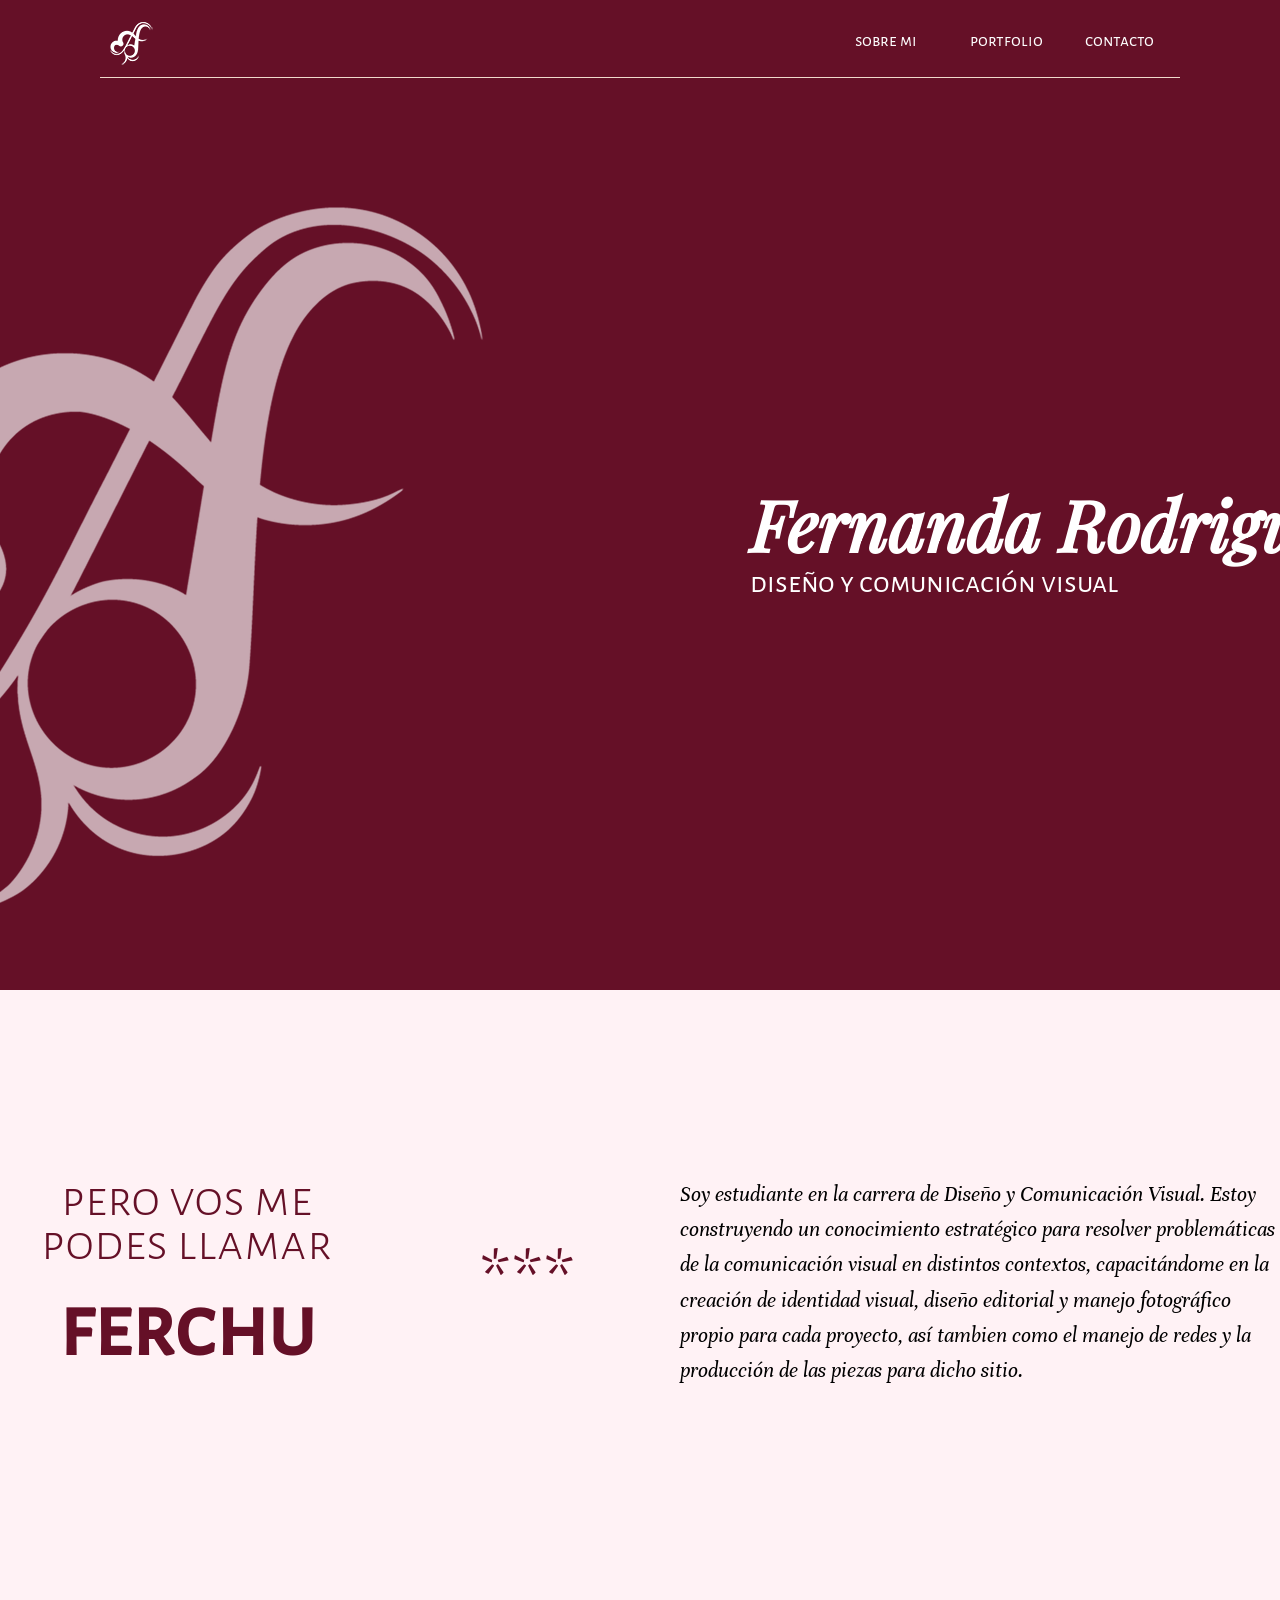
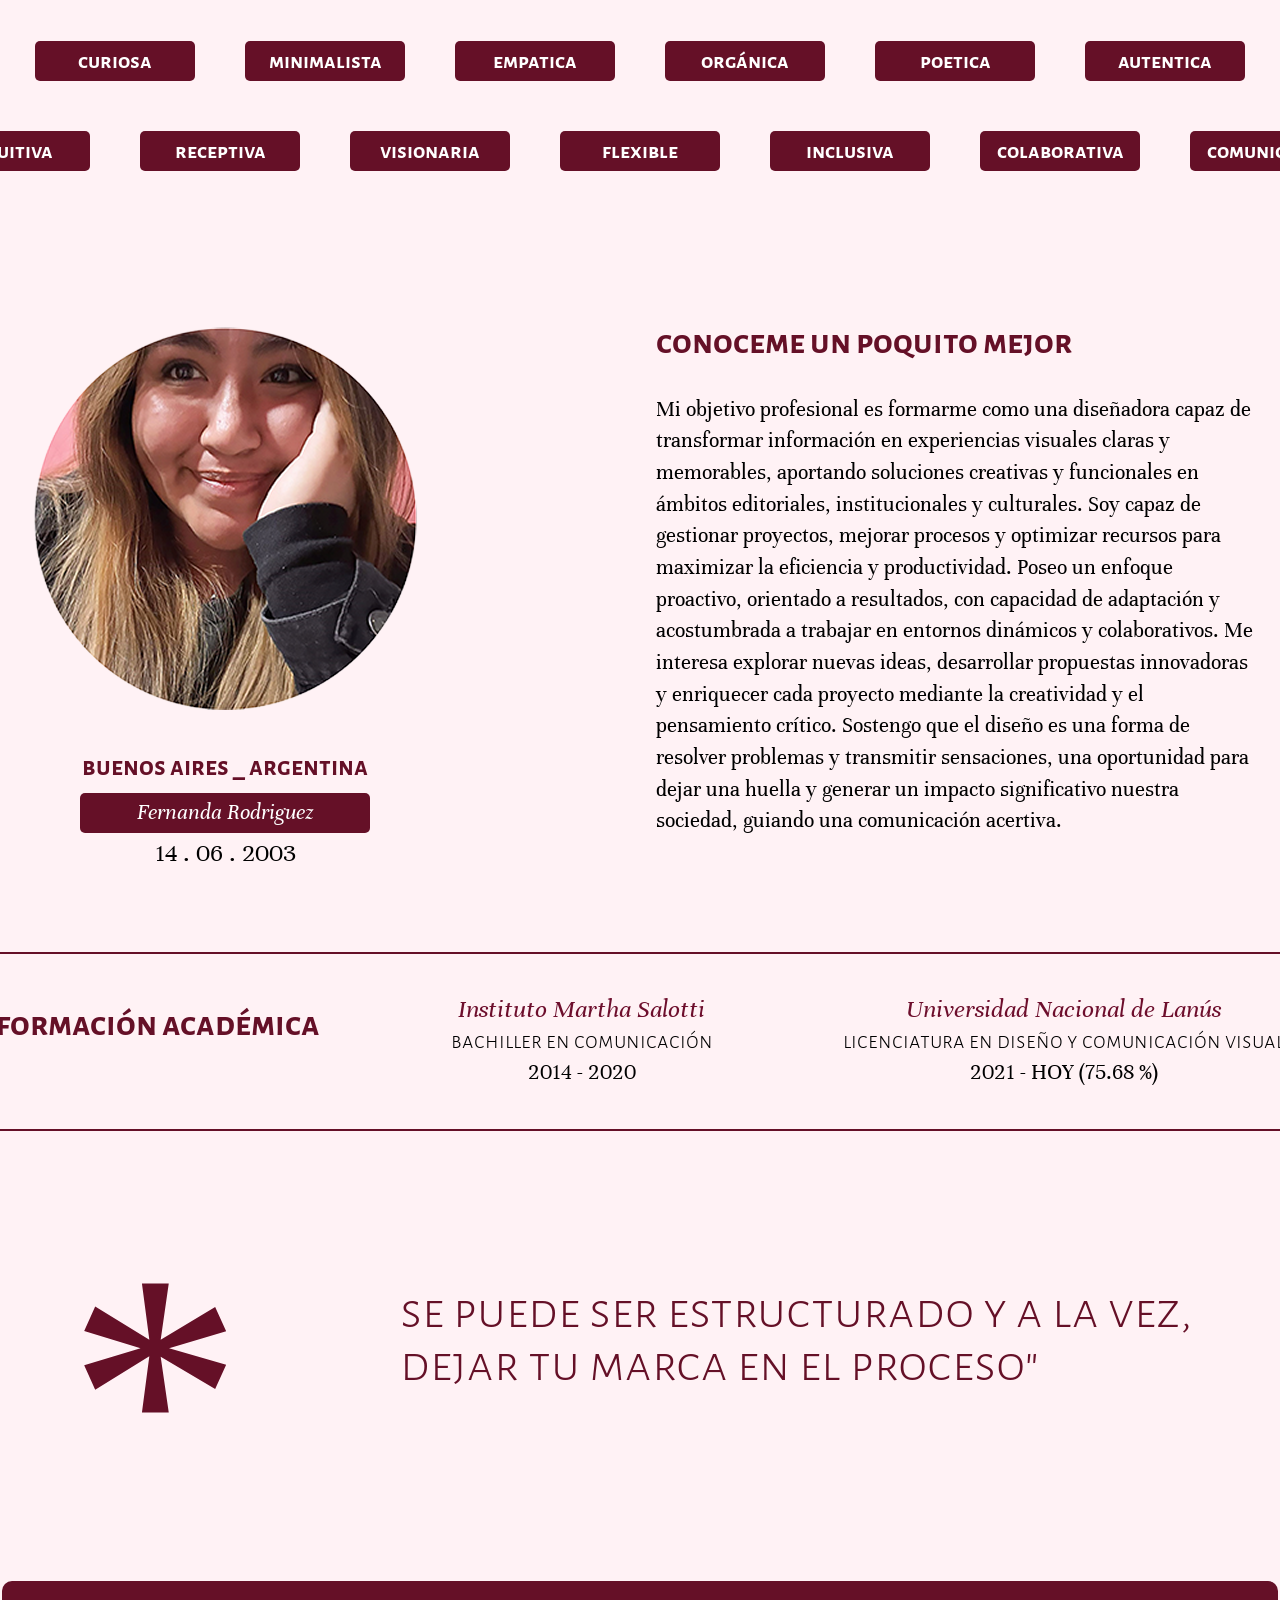
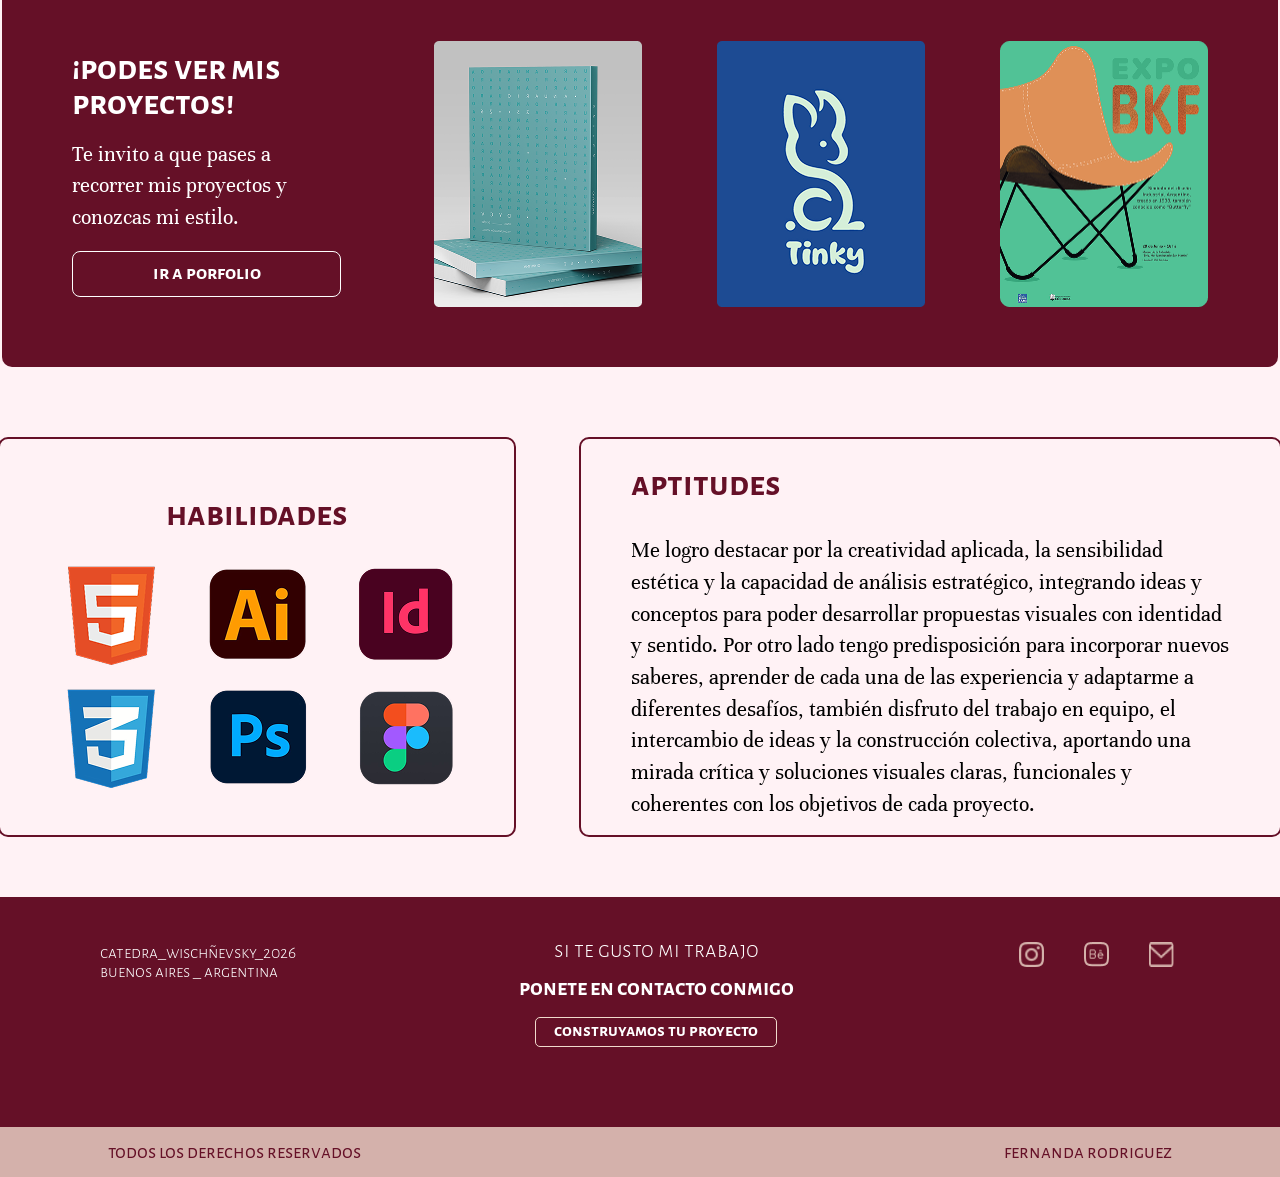
==== commit 6ac5cc57: "pre-entrega" ====
--- a/index.html
+++ b/index.html
@@ -6,34 +6,40 @@
     <meta charset="utf-8" />
     <title>Curriculum Fernanda Rodriguez</title>
     <link rel="stylesheet" href="estilo.css">
-    <link rel="icon" type="image/png" href="img/favicon.png">
+    <link rel="icon" type="image/png" href="img/index/favicon.png">
 </head>
 
 <!------------------------CUERPO---------------------------->
 
 <body>
     <header>
-        <img src="img/logo_milogol-06.jpg.png" alt="Logo de fernanda" width="50" height="50" />
-        <nav class="botonera">
-            <a href="index.html" class=boton>Sobre mi</a>
-            <a href="#" class=boton>Destacados</a>
-            <a href="#" class=boton>Contacto</a>
-        </nav>
+        <div class="header_conteiner">
+            <img src="img/index/logonav.png" alt="Logo de fernanda" width="60" height="60" />
+            <nav class="botonera">
+                <a href="index.html" class=boton>sobre mi</a>
+                <a href="portfolio.html" class=boton>portfolio</a>
+                <a href="contacto.html" class=boton>contacto</a>
+            </nav>
+        </div>
     </header>
     
     <main>
         <section id="presentación">
-            <h1>Fernanda Rodriguez</h1>
-            <p class="carrera">diseño y comunicación visual</p>
+                <img src="img/index/logo_presentacion.png" alt="logo persona" width="935" height="770">
+                
+                <div class="present_conteiner">
+                    <h1>Fernanda Rodriguez</h1>
+                    <p class="carrera">diseño y comunicación visual</p>
+                </div>
         </section>
 
-        <section id="introducción">
-            <p class="titular_especial">*pero, puedes decirme ferchu*</p>
-            <p class="info_quien_soy">Soy estudiante en la carrera de Diseño y Comunicación Visual. Estoy construyendo
-                un conocimiento
-                estratégico para resolver problemáticas de la comunicación visual en distintos contextos, capacitándome
-                en la creación de identidad visual, diseño editorial y manejo fotográfico propio para cada proyecto, así
-                tambien como el manejo de redes y la producción de las piezas para dicho sitio.</p>
+        <section id="introducción_apodo">
+            <div class="grupo_frase">
+                <p class="frase">pero vos me podes llamar</p>
+                <h2>ferchu</h2>
+            </div>
+            <p class="florcitas">***</p>
+            <p class="texto_en_italic">Soy estudiante en la carrera de Diseño y Comunicación Visual. Estoy construyendo un conocimiento estratégico para resolver problemáticas de la comunicación visual en distintos contextos, capacitándome en la creación de identidad visual, diseño editorial y manejo fotográfico propio para cada proyecto, así tambien como el manejo de redes y la producción de las piezas para dicho sitio.</p>
         </section>
 
         <section id="lluvia_de_palabras">
@@ -57,40 +63,32 @@
         </section>
 
         <section id="de_mi">
-            <article id="paquete_circulo">
-                <img src="img/mi foto circulo.png" alt="autora" width="300" height="300">
-                <p class="bsas">buenos aires _ argentina</p>
-                <p class="minombre">Fernanda Rodriguez</p>
-                <p class="edad">23 Años</p>
-                <p class="fecha">14/06/2003</p>
-            </article>
-            <article id="un_poco_mas">
-                <h2>conoceme un poquito mejor</h2>
-                <p>Mi objetivo profesional es formarme como diseñadora capaz de transformar información en experiencias
-                    visuales claras y memorables, aportando soluciones creativas y funcionales en ámbitos editoriales,
-                    institucionales y culturales.Soy Capaz de gestionar proyectos, mejorar procesos y optimizar
-                    recursos para maximizar eficiencia y productividad. Enfoque proactivo, orientado a resultados y
-                    acostumbrada a trabajar en entornos dinámicos. Creo que el diseño es una forma de resolver
-                    problemasy transmitir sensaciones, una oportunidad de dejar una huella.</p>
-            </article>
+            <div class="izquierda_circulo">
+                <img src="img/index/retrato_yo.png" alt="autora" width="385" height="385">
+                <div class="listado_foto">
+                    <p class="bsas">buenos aires _ argentina</p>
+                    <p class="minombre">Fernanda Rodriguez</p>
+                    <p class="fecha">14 . 06 . 2003</p>
+                </div>
+            </div>
+            <div class="un_poco_mas">
+                <h3>conoceme un poquito mejor</h3>
+                <p class="texto_circulo">Mi objetivo profesional es formarme como una diseñadora capaz de transformar información en experiencias visuales claras y memorables, aportando soluciones creativas y funcionales en ámbitos editoriales, institucionales y culturales. Soy capaz de gestionar proyectos, mejorar procesos y optimizar recursos para maximizar la eficiencia y productividad. Poseo un enfoque proactivo, orientado a resultados, con capacidad de adaptación y acostumbrada a trabajar en entornos dinámicos y colaborativos. Me interesa explorar nuevas ideas, desarrollar propuestas innovadoras y enriquecer cada proyecto mediante la creatividad y el pensamiento crítico. Sostengo que el diseño es una forma de resolver problemas y transmitir sensaciones, una oportunidad para dejar una huella y generar un impacto significativo nuestra sociedad, guiando una comunicación acertiva.</p>
+            </div>
         </section>
 
         <section id="formación">
-            <h2>formación académica</h2>
-            <article id="formación_secundaria">
-                <h3>Instituto Martha Salotti</h3>
-                <p>bachiller en comunicación</p>
+            <h3>formación académica</h3>
+            <div class="formación_secundaria">
+                <p class="titular_form">Instituto Martha Salotti</p>
+                <p class="bajada_formación">bachiller en comunicación</p>
                 <p class="fecha">2014 - 2020</p>
-            </article>
-            <article id="formación_superior">
-                <h3>Universidad Nacional de Lanús</h3>
-                <p>licenciatura en diseño y comunicación visual</p>
+            </div>
+            <div class="formación_superior">
+                <p class="titular_form">Universidad Nacional de Lanús</p>
+                <p class="bajada_formación">licenciatura en diseño y comunicación visual</p>
                 <p class="fecha">2021 - HOY (75.68 %)</p>
-            </article>
-        </section>
-
-        <section>
-            <hr class="linea_divisoria">
+            </div>
         </section>
 
         <section id="frase">
@@ -98,69 +96,80 @@
             <p class="escrito">se puede ser estructurado y a la vez, dejar tu marca en el proceso"</p>
         </section>
 
-        <section>
-            <hr class="linea_divisoria">
+        <section id="ir_a_portfolio">
+            <div class="info">
+                <h3>¡podes ver mis proyectos!</h3>
+                <p class="texto blanco">Te invito a que pases a recorrer mis proyectos y conozcas mi estilo.</p>
+                <p class="boton_ir_portfolio">ir a porfolio
+                </p>
+            </div>
+            <div class="fotos_ir_portfolio">
+                <img src="img/index/mini_anuario.png" alt="anuario" width="208" height="266">
+                <img src="img/index/mini_logo_tinky.png" alt="logo_tinky" width="208" height="266">
+                <img src="img/index/mini_afiche_bkf_figurativo.png" alt="logo_tinky" width="208" height="266">
+            </div>
         </section>
 
-        <section id="habilidades">
-            <h2>habilidades</h2>
-            <ul>
-                <li><img src="img/ph.logo.png" alt="Photoshop" alt="Photoshop" width="30" height="30">
-                </li>
-                <li><img src="img/id.logo.png" alt="InDesing" alt="InDesing" width="30" height="30"></li>
-                <li><img src="img/ai.logo.png" alt="Illustrator" alt="Illustrator" width="30" height="30"></li>
-                <li><img src="img/html.logo.png" alt="HTML" alt="HTML" width="30" height="30"></li>
-                <li><img src="img/css.logo.png" alt="CSS" alt="CSS" width="30" height="30"></li>
-            </ul>
-        </section>
+        <section id="habilidades_aptitudes">
+            <div class="habilidades">
+                <h3>habilidades</h3>
+                <div class="lista_programas">
+                    <ul>
+                        <li><img src="img/index/_img html_.png" alt="html" width="103px" height="103px"></li>
+                        <li><img src="img/index/_img ai_.png" alt="Illustrator" width="103px" height="103px"></li>
+                        <li><img src="img/index/_img id_.png" alt="Indesing" width="103px" height="103px"></li>
+                        <li><img src="img/index/_img css_.png" alt="CSS" alt="CSS" width="103px" height="103px"></li>
+                        <li><img src="img/index/_img ps_.png" alt="Photoshop" width="103px" height="103px">
+                        </li>
+                        <li><img src="img/index/_img f_.png" alt="figma" width="103px" height="103px">
+                        </li>
+                    </ul>
+                </div>
+            </div>
 
-        <section>
-            <hr class="linea_divisoria">
-        </section>
-
-        <section id="como_soy">
-            <h2>aptitudes</h2>
-            <p>Me destaco por la creatividad aplicada, la sensibilidad estética y la capacidad de análisis
-                estratégico.
-                Tengo predisposición a nuevos saberes y disfruto del trabajo en equipo, aportando soluciones
-                visuales
-                claras y funcionales.</p>
+            <div class="aptitudes">
+                <h3>aptitudes</h3>
+                <p>Me logro destacar por la creatividad aplicada, la sensibilidad estética y la capacidad de análisis estratégico, integrando ideas y conceptos para poder desarrollar propuestas visuales con identidad y sentido. Por otro lado tengo predisposición para incorporar nuevos saberes, aprender de cada una de las experiencia y adaptarme a diferentes desafíos, también disfruto del trabajo en equipo, el intercambio de ideas y la construcción colectiva, aportando una mirada crítica y soluciones visuales claras, funcionales y coherentes con los objetivos de cada proyecto.</p>
+            </div>
         </section>
     </main>
 
 <!------------------------PIES---------------------------->
 
     <footer>
-        <section id="contenedor">
-            <article id="derechos y catedra">
-                <p>catedra_wischñevsky_2026 </p>
-                <p>rodriguez maria fernanda</p>
-                <p>todos los derechos reservados</p>
-            </article>
-            <article>
-                <p class="trabajemos_juntos"> !Trabajemos juntxs¡</p>
-                <p class="invitacion">Si te gusto mi trabajo, ponete en contacto conmigo.</p>
-                <P class="noteasustes">si tu trabajo esta en cero total, ¡te ayudo a formarlo!</P>
-            </article>
-            <article id="redes">
+        <section id="contenedor_superior">
+
+            <div class="catedra">
+                <p class="texto_livianofooter">catedra_wischñevsky_2026 </p>
+                <p class="texto_livianofooter">buenos aires _ argentina</p>
+            </div>
+
+            <div class="contactame_footer">
+                <p class="si_te_gusto"> si te gusto mi trabajo</p>
+                <p class="invitacion">ponete en contacto conmigo</p>
+                <P class="boton_footer">construyamos tu proyecto</P>
+            </div>
+
+            <div class="redes">
                 <ul>
-                    <ul>
-        <li>
-            <a href="https://www.instagram.com/fer.rodriguez1406/?hl=es-la" target="_blank">
-                <img src="img/logo.ig.png" alt="instagram" width="40" height="40">
-            </a>
-        </li>
-        <li>
-            <a href="https://www.behance.net/FerRodriguez1406" target="_blank">
-                <img src="img/logo.behance.png" alt="behance" width="40" height="40">
-            </a>
-        </li>
-        <li>
-            <a href="mailto:fernandarodriguez14236@gmail.com" target="_blank">
-                <img src="img/logo.mail.png" alt="email" width="40" height="40">
-            </a>
+                    <li>
+                        <a href="https://www.instagram.com/fer.rodriguez1406/?hl=es-la" target="_blank">
+                        <img src="img/index/ig_mate.png" alt="instagram" width="25" height="25"></a>
+                    </li>
+                    <li>
+                        <a href="https://www.behance.net/FerRodriguez1406" target="_blank">
+                        <img src="img/index/be_mate.png" alt="behance" width="25" height="25"></a>
+                    </li>
+                    <li>
+                        <a href="mailto:fernandarodriguez14236@gmail.com" target="_blank">
+                        <img src="img/index/mail_mate.png" alt="email" width="25" height="25">
+                        </a>
                 </ul>
-            </article>
+            </div>
+        </section>
+        <section class="contenedor_inferior">
+            <p class="texto_footer"></p>todos los derechos reservados</p>
+            <p class="texto_footer"></p>fernanda rodriguez</p>
         </section>
     </footer>
 </body>
--- a/estilo.css
+++ b/estilo.css
@@ -1,13 +1,17 @@
 @charset "utf-8";
 
-/*configuraciones generales*/
-
-@font-face {
-    font-family: "display mi nombre";
-    src: url(fonts/DMSerifDisplay-Italic.ttf) format(truetype);
+/*enlase tipográfico*/
+
+/*h1*/
+
+@font-face {
+    font-family: "Playfair mi nombre";
+    src: url(fonts/PlayfairDisplay-Italic.ttf) format(truetype);
     font-weight: normal;
     font-style: italic;
 }
+
+/*unna*/
 
 @font-face {
     font-family: "unna R";
@@ -23,26 +27,53 @@
     font-style: italic;
 }
 
-@font-face {
-    font-family: "aleg sans sc B";
+/*alegreya sans versalita*/
+
+@font-face {
+    font-family: "versalita B";
     src: url(fonts/AlegreyaSansSC-Bold.ttf) format(truetype);
     font-weight: bold;
     font-style: normal;
 }
 
 @font-face {
-    font-family: "aleg sans sc L";
+    font-family: "versalita L";
     src: url(fonts/AlegreyaSansSC.Light.ttf) format(truetype);
     font-weight: light;
     font-style: normal;
 }
 
 @font-face {
-    font-family: "aleg sans sc R";
+    font-family: "versalita R";
     src: url(fonts/AlegreyaSansSC.Regular.ttf) format(truetype);
     font-weight: normal;
     font-style: normal;
 }
+
+/*alegreya sans*/
+
+@font-face {
+    font-family: "aleg sans R";
+    src: url(fonts/AlegreyaSans-Regular.ttf) format(truetype);
+    font-weight: normal;
+    font-style: normal;
+}
+
+@font-face {
+    font-family: "aleg sans M";
+    src: url(fonts/AlegreyaSans-Medium.ttf) format(truetype);
+    font-weight: normal;
+    font-style: normal;
+}
+
+@font-face {
+    font-family: "aleg sans B";
+    src: url(fonts/AlegreyaSans-Bold.ttf) format(truetype);
+    font-weight: bold;
+    font-style: normal;
+}
+
+/*configuraciones generales*/
 
 * {
     font-family: "unna R", serif;
@@ -59,141 +90,187 @@
     justify-content: space-between;
     align-items: center;
     flex-wrap: wrap;
-    padding: 50px;
-    padding-bottom: 40px;
-    padding-top: 40px;
-    background-color: rgb(109, 14, 44);
+    max-width: 1920px;
+    padding: 10px 100px;
+    padding-top: 10px;
+    background-color: rgb(101, 16, 39);
+    height: 90px;
+}
+
+.header_conteiner{
+    display: flex;
+    width: 1700px;
+    height: 65px;
+    padding-bottom: 5px;
+    justify-content: space-between;
+    align-items: center;
+    border-bottom: 1px solid #F0DACC;
 }
 
 nav {
     display: flex;
-    gap: 30px;
-}
-
-/*ACA EMPIEZAN LAS APLICACIONES*/
-
-
-h1 {
-    font-family: "display mi nombre", serif;
-    font-size: 3.8rem;
-    line-height: 6rem;
-    color: rgb(255, 255, 255);
-    text-align: right;
-}
-
-h2 {
-    font-family: "aleg sans sc B", sans-serif;
-    color: rgb(119, 16, 45);
-    font-size: 1.7rem;
-    text-align: center;
-    line-height: 3rem;
-}
-
-h3 {
-    font-family: "unna I", serif;
-    font-size: 1.2rem;
-    text-align: center;
-    color: rgb(109, 14, 44);
-}
-
-
-
-p {
-    text-wrap-style: balance;
-    line-height: 1.7rem;
-    text-align: center;
+    gap: 40px;
+    align-items: center;
+    width: 325px;
 }
 
 a {
     text-decoration: double;
-    font-size: 1.2rem;
-    color: rgb(238, 195, 208);
+    color: #FFF;
+    line-height: 1rem;
+    font-family: "versalita R", sans-serif;
+    font-size: 1rem;
+    width: 75px;
+    align-items: center;
+}
+
+main{
+    display: flex;
+    flex-direction: column;
+    justify-content: center;
+    align-items: center;
+    gap: 70px;
+    max-width: 1920px;
+}
+
+body{
+    background-color: rgba(255, 242, 245, 1);
+}
+
+/*ACA EMPIEZAN LAS APLICACIONES*/
+
+
+h1 {
+    font-family: "playfair mi nombre", serif;
+    font-size: 4rem;
+    line-height: 5rem;
+    color: #ffffff;
+    text-align: right;
+}
+
+h2 {
+    font-family: "versalita R", sans-serif;
+    color: rgb(101, 16, 39);
+    font-size: 5rem;
+    text-align: center;
+}
+
+h3 {
+    font-family: "versalita B", sans-serif;
+    font-size: 2rem;
+    line-height: 3.5rem;
+    text-align: left;
+    color: rgb(101, 16, 39);
+}
+
+p {
+    font-size: 1.25rem;
+    text-align: left;
+    font-family: "unna R", serif;
     line-height: 1.8rem;
 }
 
-
-
 #presentación {
-    background-image: url(img/inicio.jpg);
-    background-position: center;
-    background-size: cover;
-    min-height: 80vh;
-    padding-top: 100px;
-    padding-right: 80px;
-    text-align: right;
+    background-color: rgb(101, 16, 39);
+    display: flex;
+    width: 1920px;
+    height: 900px;
+    justify-content: space-between;
+    align-items: center;
+}
+
+.present_conteiner{
+    display: flex;
+    width: 850px;
+    padding-right: 100px;
+    flex-direction: column;
+    align-items: flex-start;
+    p.carrera {
+        font-family: "versalita R", sans-serif;
+        text-align: left;
+        color: #FFF;
+        font-size: 1.7rem
+    }
+}
+
+#introducción_apodo {
+    display: flex;
+    width: 1340px;
+    height: 440px;
+    padding: 60px 30px;
+    align-items: center;
+    gap: 50px;
+    justify-content: space-between;
+    .grupo_frase{
+        display: flex;
+        width: 373px;
+        height: 185px;
+        flex-direction: column;
+        justify-content: center;
+        align-items: center;
+        gap: 10px;
+        p.frase {
+            font-family: "versalita L", sans-serif;
+            color: rgb(101, 16, 39);
+            font-size: 3rem;
+            line-height: 2.5rem;
+            text-align: center;
+            display: flex;
+            height: 114px;
+            flex-direction: column;
+            justify-content: flex-start;
+        }
+    }
+}
+
+    .florcitas{
+    text-align: center;
+    font-family: "versalita L", sans-serif;
+    color: rgb(101, 16, 39);
+    font-size: 5rem;
+    display: flex;
+    width: 204px;
+    height: 45px;
+    flex-direction: column;
+    justify-content: flex-end;
+    }
+
+    .texto_en_italic{
     text-wrap-style: balance;
-    display: flex;
-    flex-direction: column;
-    justify-content: center;
-
-    p {
-        font-family: "aleg sans sc L", sans-serif;
-        color: rgb(248, 239, 242);
-        font-size: 1.6rem;
-        text-align: right;
+    text-align: left;
+    font-family: "unna I", serif;
+    width: 600px;
+    height: 206px;
+    line-height: 2rem;
+    }
+
+#lluvia_de_palabras ul{
+    display: flex;
+    width: 1715px;
+    height: 272px;
+    justify-content: center;
+    align-items: center;
+    align-content: center;
+    gap: 50px;
+    flex-wrap: wrap;
+    li{
         display: flex;
-        flex-direction: row-reverse;
+        width: 160px;
+        height: 40px;
+        justify-content: center;
         align-items: center;
-        font-size: 2rem;
-    }
-}
-
-
-#introducción {
-    display: flex;
-    flex-direction: row;
-    flex-wrap: nowrap;
-    justify-content: space-between;
-    align-items: center;
-
-    .titular_especial {
-        font-family: "aleg sans sc L", sans-serif;
-        color: rgb(109, 14, 44);
-        font-size: 3rem;
-        line-height: 2.5rem;
-        text-align: left;
-        padding: 70px;
-        margin: 100px;
-        margin-top: 80px;
-        margin-bottom: 80px;
-        box-sizing: border-box;
-    }
-
-    .info_quien_soy {
-        padding: 70px;
-        margin: 80px;
-        margin-top: 80px;
-        margin-bottom: 80px;
-        box-sizing: border-box;
-        text-align: left;
-    }
-}
-
-
-#lluvia_de_palabras ul {
-    display: flex;
-    flex-direction: row;
-    justify-content: center;
-    flex-wrap: wrap;
-    gap: 50px;
-    padding: 0;
-    margin: 15px 0;
-}
-
-#lluvia_de_palabras li {
-    background-color: rgb(109, 14, 44);
-    color: rgb(248, 239, 242);
-    padding: 8px 16px;
-    border-radius: 10px;
-    font-family: "aleg sans sc R", serif;
-    font-weight: 500;
-    box-shadow: 0 2px 4px rgba(0, 0, 0, 0.1);
+        background-color: rgb(101, 16, 39);
+        border-radius: 5px;
+        color: #ffffff;
+        font-family: "versalita B", sans-serif;
+        font-size: 1.25rem;
+    }
 }
 
 
 /*SECCION DE MI*/
 
-#de_mi {
+de_mi {
     display: flex;
     flex-direction: row;
     align-items: center;
@@ -201,42 +278,71 @@
     gap: 90px
 }
 
-#paquete_circulo {
-    margin: 80px;
-    margin-top: 100px;
-    margin-bottom: 10px;
-    padding: 80px;
-    padding-top: 0;
-    padding-bottom: 0;
-
-    .bsas {
+#de_mi{
+    display: flex;
+    width: 1400px;
+    height: 570px;
+    padding-left: 65px;
+    padding-right: 65px;
+    justify-content: space-between;
+}
+
+.izquierda_circulo{
+    display: flex;
+    width: 440px;
+    flex-direction: column;
+    justify-content: center;
+    align-items: center;
+    gap: 36px;
+}
+
+.listado_foto{
+    display: flex;
+    width: 290px;
+    flex-direction: column;
+    justify-content: center;
+    align-items: center;
+    gap: 5px;
+    p.bsas{
         text-align: center;
-        color: rgb(119, 16, 45);
-        font-family: "aleg sans sc B", sans-serif;
+        color: rgb(101, 16, 39);
+        font-family: "versalita B", sans-serif;
         font-size: 1.5rem;
         line-height: 2.4rem;
-    }
-
-    .minombre {
+        width: 290px;
+    }
+    p.minombre{        
+        display: flex;
+        height: 40px;
+        justify-content: center;
+        align-items: center;
+        align-self: stretch;
         font-family: "unna I", serif;
-        background-color: rgb(184, 50, 88);
-        min-height: 5vh;
-        padding: 5px;
-        margin: 5px;
+        font-size: 1.3rem;
+        color: #FFF;
+        border-radius: 5px;
+        background-color: rgb(101, 16, 39);
+    }
+    .fecha{
         text-align: center;
-        color: rgb(248, 239, 242);
-        border-radius: 8px
-    }
-}
-
-#un_poco_mas {
-    margin-right: 100px;
-    margin-top: 90px;
-
-    p {
-        text-align: left;
-    }
-}
+        font-family: "Unna R", serif;
+        font-size: 1.5rem;
+    }
+}
+
+.un_poco_mas {
+    display: flex;
+    width: 619px;
+    height: 438px;
+    flex-direction: column;
+    align-items: flex-start;
+    gap: 20px;
+}
+
+p.texto_circulo{
+    width: 600px;
+    height: 440px;
+    }
 
 
 /*FORMACIÓN*/
@@ -244,25 +350,30 @@
 
 #formación {
     display: flex;
-    flex-direction: row;
-    flex-wrap: wrap;
-    justify-content: space-around;
-    align-items: center;
-    margin-top: 100px;
-    margin-bottom: 100px;
-    padding-top: 50px;
-    padding-bottom: 50px;
-
-    p {
-        font-family: "aleg sans sc L", serif;
+    width: 1448px;
+    padding: 40px 80px;
+    justify-content: space-between;
+    border-radius: 20px;
+    border-top: 2px solid #651027;
+    border-bottom: 2px solid #651027;
+
+    p.titular_form {
+        font-family: "unna I", serif;
+        text-align: center;
+        font-size: 1.5rem;
+        color: rgb(109, 14, 44);
+    }
+
+    p.bajada_formación {
+        font-family: "versalita L", serif;
         text-align: center;
         font-size: 1.3rem;
     }
 
-    .fecha {
+    p.fecha {
         font-family: "unna R", serif;
         text-align: center;
-        font-size: 1rem;
+        font-size: 1.3rem;
     }
 }
 
@@ -272,141 +383,331 @@
 
 #frase {
     display: flex;
-    flex-direction: row;
-    justify-content: space-evenly;
-    align-items: center;
-    flex-wrap: wrap;
-    gap: 100px;
+    width: 1600px;
+    height: 310px;
+    justify-content: center;
+    gap: 90px;;
+    align-items: flex-end;
 
     .flor {
         font-family: "display mi nombre", serif;
         font-size: 20rem;
-        color: rgb(109, 14, 44);
-        padding-top: 95px;
-        margin-top: 20px;
-        margin-left: 100px;
-        padding-left: 60px;
+        color: rgb(101, 16, 39);
+        display: flex;
+        width: 230px;
+        height: 230px;
+        padding: 10px;
+        justify-content: center;
+        align-items: center;
+        gap: 10px;
     }
 
     .escrito {
-        font-family: "aleg sans sc L", sans-serif;
+        font-family: "versalita L", sans-serif;
         font-size: 3rem;
         line-height: 1;
         margin: 40px;
-        max-width: 700px;
+        max-width: 800px;
         text-align: left;
-        color: rgb(109, 14, 44);
-    }
-}
-
-
-/*linea de corativa*/
-
-
-.linea_divisoria {
-    border: none;
-    height: 2px;
-    background-color: rgb(184, 50, 88);
-    width: 80%;
-    margin: 30px auto;
-    border-radius: 2px;
-}
-
-
-/*HABILIDADES*/
-
-#habilidades {
-    display: flex;
-    flex-direction: column;
-    align-items: center;
-    margin: 50px;
-    gap: 30px;
-
-    ul {
+        color: rgb(101, 16, 39);
+        width: 1000px;
+        height: 185px;
+    }
+}
+
+
+/*ir a protfolio*/
+
+#ir_a_portfolio{
+    display: flex;
+    width: 1276px;
+    padding: 60px 70px;
+    justify-content: space-between;
+    align-items: center;
+    border-radius: 10px;
+    background-color: rgb(101, 16, 39);
+}
+
+.info{
+    display: flex;
+    width: 267px;
+    flex-direction: column;
+    align-items: flex-start;
+    gap: 20px;
+    h3{
+        font-family: "versalita B", sans-serif;
+        font-size: 2rem;
+        line-height: 2rem;
+        text-align: left;
+        color: #FFF;
+    }
+    p{
         display: flex;
-        flex-direction: row;
-        flex-wrap: wrap;
-        justify-content: space-around;
-        align-items: center;
-        gap: 100px;
-    }
-}
-
-
-/*APTITUDES*/
-
-
-#como_soy {
-    display: flex;
-    flex-direction: row;
-    align-items: center;
-    margin: 100px;
-    max-width: 1200px;
+        width: 269px;
+        height: 90px;
+        flex-direction: column;
+        justify-content: center;
+        color: #FFF;
+    }
+}
+
+p.boton_ir_portfolio{
+    display: flex;
+    height: 46px;
+    padding: 10px 18px;
+    justify-content: center;
+    align-items: center;
+    gap: 10px;
+    border-radius: 8px;
+    border: 1px solid #FFF;
+    color: #FFF;
+    font-size: 20px;
+    font-family: "versalita B", sans-serif;
+}
+
+.fotos_ir_portfolio{
+    display: flex;
+    justify-content: center;
+    align-items: center;
+    gap: 75px;
+}
+
+
+/*HABILIDADES Y APTITUDES*/
+
+#habilidades_aptitudes {
+    display: flex;
+    width: 1284px;
+    height: 460px;
+    justify-content: space-between;
+    align-items: flex-start;
+}
+
+.habilidades{
+    display: flex;
+    width: 518px;
+    height: 400px;
+    padding: 50px;
+    flex-direction: column;
+    justify-content: center;
+    align-items: center;
+    gap: 20px;
+    border-radius: 10px;
+    border: 2px solid rgb(101, 16, 39);
+}
+
+.lista_programas ul{
+    display: flex;
+    height: 224px;
+    justify-content: center;
+    align-items: center;
+    align-content: center;
+    gap: 15px 45px;
+    align-self: stretch;
+    flex-wrap: wrap;
+}
+
+.aptitudes{
+    display: flex;
+    width: 703px;
+    height: 400px;
+    padding: 50px;
+    flex-direction: column;
+    justify-content: center;
+    gap: 20px;
+    border-radius: 10px;
+    border: 2px solid rgb(101, 16, 39);
+}
+
+
+/*footer*/
+
+footer{
+    display: flex;
+    height: 280px;
+    padding: 15px 100px 0 100px;
+    flex-direction: column;
+    justify-content: flex-end;
+    align-items: center;
     gap: 50px;
-
-    h2 {
-        margin-left: 100px;
-        padding-left: 100px;
-    }
-    p{
-        margin-left: 100px;
-        padding-left: 100px;
-        text-align: left;
-    }
-}
-
-
-/*footer*/
-
-
-#contenedor {
-    display: flex;
-    flex-direction: row;
-    justify-content: space-around;
-    align-items: baseline;
-    background-color: rgb(119, 16, 45);
-    padding: 50px;
+    background-color: rgb(101, 16, 39);
+    max-width: 1920px;
+}
+
+#contenedor_superior{
+    display: flex;
+    padding: 30px 0;
+    justify-content: space-between;
+    align-items: flex-start;
+    align-self: stretch;
+}
+
+.catedra{
+    display: flex;
+    width: 200px;
+    height: 41px;
+    flex-direction: column;
+    justify-content: center;
+    align-items: flex-start;
+    gap: 6px;
+    p.texto_livianofooter{
+        color: #FFF;
+        font-family: "versalita L", sans-serif;
+        font-size: 1rem;
+        line-height: 0.7rem;
+    }
+}
+
+.contactame_footer{
+    display: flex;
+    width: 280px;
+    flex-direction: column;
+    align-items: center;    
+    gap: 20px;
+    p.si_te_gusto{
+        color: #FFF;
+        font-family: "versalita L", sans-serif;
+        font-size: 1.3rem;
+        line-height: 1rem;
+    }
+    p.invitacion{
+        color: #FFF;
+        font-family: "versalita B", sans-serif;
+        font-size: 1.3rem;
+        line-height: 1rem;
+    }
+}
+
+.boton_footer{
+    display: flex;
+    height: 30px;
+    padding: 10px 18px;
+    justify-content: center;
+    align-items: center;
+    gap: 10px;
+    border-radius: 5px;
+    border: 1px ;
+    border-radius: 5px;
+    border: 1px solid #F0DACC;
+}
+
+p.boton_footer{
+    font-family: "versalita B", sans-serif;
+    color: #FFF;
+    font-size: 1rem;
+    }
+
+.redes ul{
+    display: flex;
+    width: 168px;
+    justify-content: center;
+    align-items: center;
+    gap: 40px;
+}
+
+.contenedor_inferior{
+    display: flex;
+    width: 1920px;
+    height: 50px;
+    padding: 10px 0;
+    justify-content: space-evenly;
+    align-items: center;
+    background-color: rgba(240, 218, 204, 0.80);
+    font-family: "versalita R", serif;
+    color: rgb(101, 16, 39);
+}
+
+
+/*PORTFOLIO APLICACIONES*/
+
+#proyectos{
+    display: flex;
+    height: 1808px;
+    padding-top: 20px;
+    flex-direction: column;
+    justify-content: center;
+    align-items: center;
+    gap: 40px;
+    flex-shrink: 0;
+    align-self: stretch;
+}
+
+.presentación_proyectos{
+    display: flex;
+    width: 1280px;
+    height: 308px;
+    justify-content: space-between;
+    align-items: center;
+    h2{
+        font-size: 3rem;
+    }
+    p.proyecto_italic{
+        display: flex;
+    width: 628px;
+    height: 187px;
+    flex-direction: column;
+    justify-content: center;
+    font-family: "unna I", serif;
+    font-size: 1.2rem;
+    line-height: 1.8rem;
+    }
+}
+
+.galeria_click{
+    display: flex;
+    width: 1600px;
+    height: 1400px;
+    padding: 30px;
+    justify-content: center;
+    align-items: center;
+    align-content: center;
+    gap: 90px;
+    flex-wrap: wrap;
+    padding-bottom: 100px;
+}
+
+.identidad{
+    display: flex;
+    width: 600px;
+    height: 600px;
+    flex-direction: column;
+    gap: 20px;
+}
+
+.editorial{
+    display: flex;
+    width: 600px;
+    height: 600px;
+    flex-direction: column;
+    gap: 20px;
+}
+
+.fotográfia{
+    display: flex;
+    width: 600px;
+    height: 600px;
+    flex-direction: column;
+    gap: 20px;
+}
+
+.afiche{
+    display: flex;
+    width: 600px;
+    height: 600px;
+    flex-direction: column;
+    gap: 20px;
+}
+
+p.categoria{
+    display: flex;
+    width: 600px;
+    height: 40px;
+    flex-direction: column;
+    justify-content: center;
+    color: rgb(101, 16, 39);
     text-align: center;
-    p{
-        font-family: "aleg sans sc R", sans-serif;
-        font-size: 1rem;
-        text-align: left;
-        color: rgb(255, 255, 255);
-    }
-}
-
-#contenedor{
-    .trabajemos_juntos{
-        font-family: "unna R", serif;
-        text-align: center;
-        font-size: 2rem;
-        color: rgb(255, 255, 255);
-        line-height: 2.5rem;
-    }
-    .invitacion{
-        font-family: "unna R", serif;
-        text-align: center;
-        font-size: 1.2rem;
-        color: rgb(255, 255, 255);
-        line-height: 1.8rem;
-        max-width: 700px;
-    }
-    .noteasustes{
-        font-family: "aleg sans sc L", sans-serif;
-        text-align: center;
-        font-size: 0.8rem;
-        color: rgb(255, 255, 255);
-        line-height: 1.5rem;
-        max-width: 700px;
-    }
-}
-
-#contenedor{
-    ul{
-            display: flex;
-    flex-direction: row;
-    flex-wrap: nowrap;
-    justify-content: space-around;
-    gap: 40px;
-    }
+    font-family: "Alegreya Sans SC";
+    font-size: 1.25rem;
+    border-radius: 5px;
+    border: 1px solid rgb(101, 16, 39);
 }
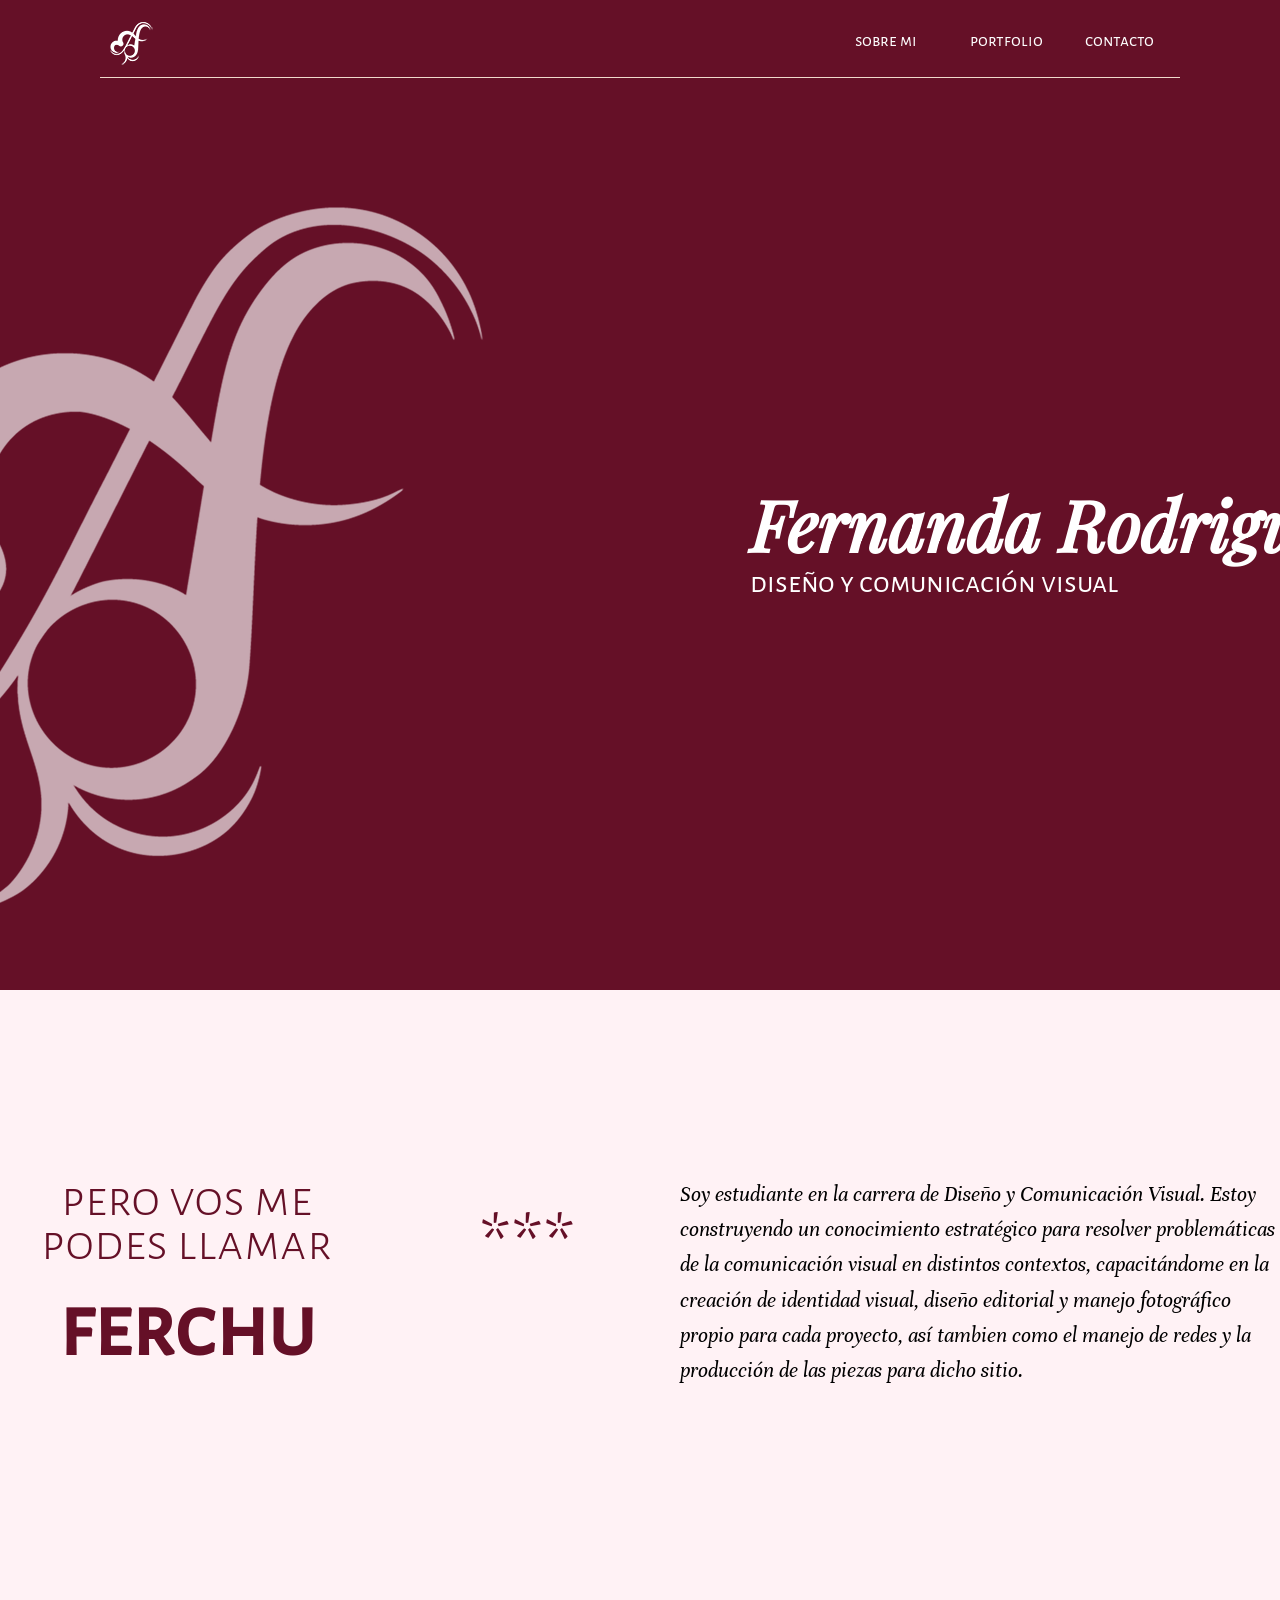
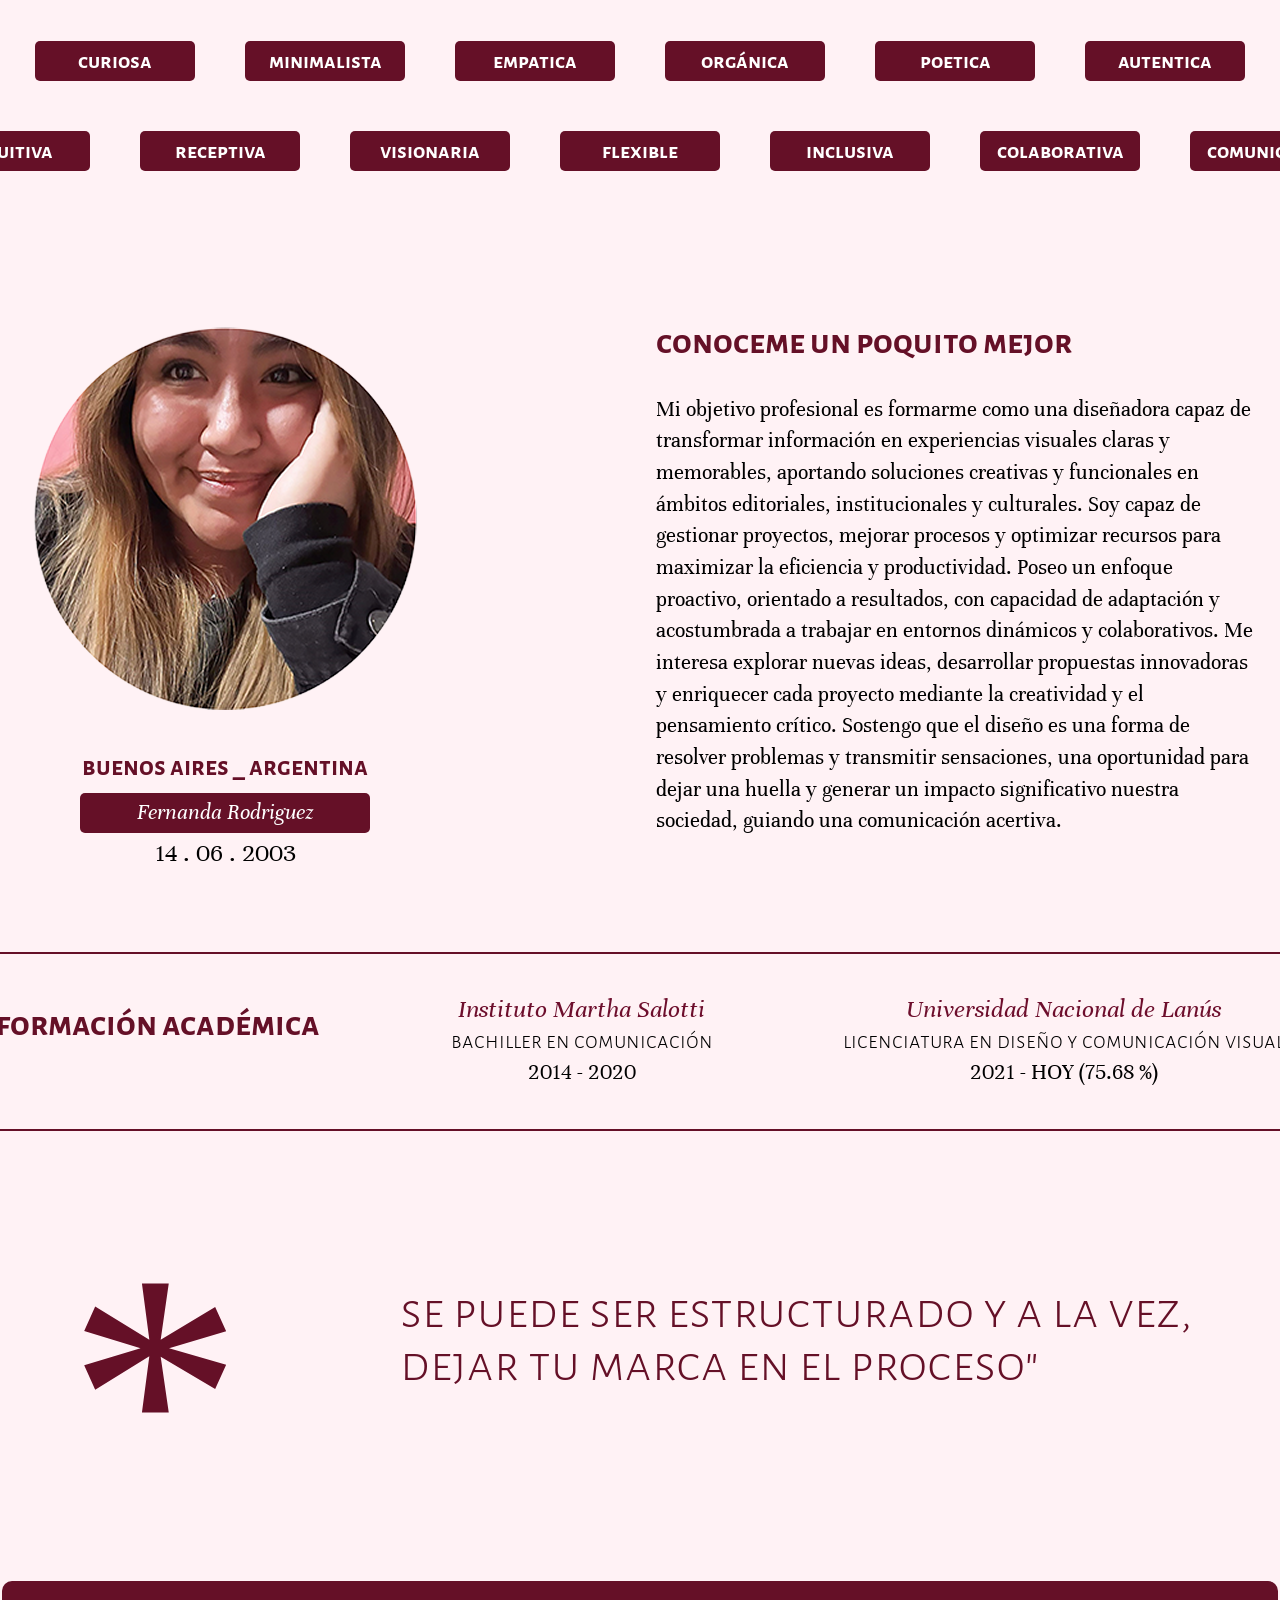
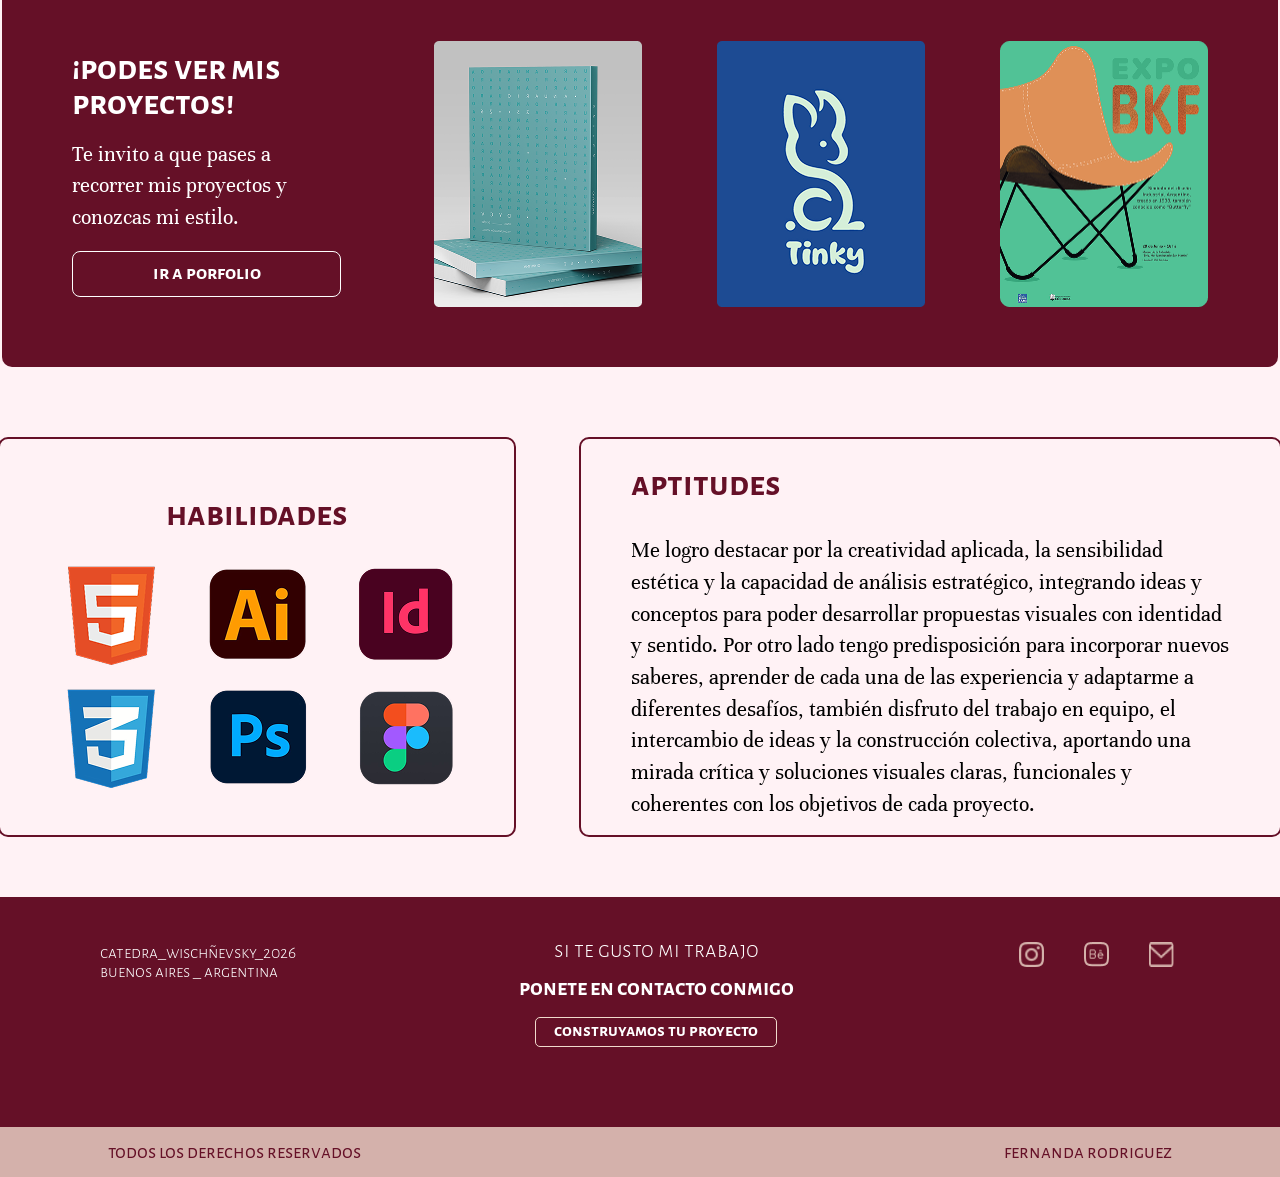
==== commit 370f57c1: "correcciones pre-entrega" ====
--- a/index.html
+++ b/index.html
@@ -27,14 +27,14 @@
         <section id="presentación">
                 <img src="img/index/logo_presentacion.png" alt="logo persona" width="935" height="770">
                 
-                <div class="present_conteiner">
+                <div class="present_conteiner"> <!--existe una tag que se llama hgroup que sirve para contener elementos que son títulos y va a quedar mejor semánticamente que un div-->
                     <h1>Fernanda Rodriguez</h1>
                     <p class="carrera">diseño y comunicación visual</p>
                 </div>
         </section>
 
         <section id="introducción_apodo">
-            <div class="grupo_frase">
+            <div class="grupo_frase"> <!--esto también podría ser hgroup-->
                 <p class="frase">pero vos me podes llamar</p>
                 <h2>ferchu</h2>
             </div>
@@ -68,10 +68,10 @@
                 <div class="listado_foto">
                     <p class="bsas">buenos aires _ argentina</p>
                     <p class="minombre">Fernanda Rodriguez</p>
-                    <p class="fecha">14 . 06 . 2003</p>
+                    <p class="fecha">14 . 06 . 2003</p> <!--esto es información sensible para subir a internet, no te conviene agregar el año-->
                 </div>
             </div>
-            <div class="un_poco_mas">
+            <div class="un_poco_mas"> <!--existe una tag semántica mejor que sirve para contener texto extenso con un título que funciona mejor acá-->
                 <h3>conoceme un poquito mejor</h3>
                 <p class="texto_circulo">Mi objetivo profesional es formarme como una diseñadora capaz de transformar información en experiencias visuales claras y memorables, aportando soluciones creativas y funcionales en ámbitos editoriales, institucionales y culturales. Soy capaz de gestionar proyectos, mejorar procesos y optimizar recursos para maximizar la eficiencia y productividad. Poseo un enfoque proactivo, orientado a resultados, con capacidad de adaptación y acostumbrada a trabajar en entornos dinámicos y colaborativos. Me interesa explorar nuevas ideas, desarrollar propuestas innovadoras y enriquecer cada proyecto mediante la creatividad y el pensamiento crítico. Sostengo que el diseño es una forma de resolver problemas y transmitir sensaciones, una oportunidad para dejar una huella y generar un impacto significativo nuestra sociedad, guiando una comunicación acertiva.</p>
             </div>
@@ -93,7 +93,7 @@
 
         <section id="frase">
             <p class="flor">*</p>
-            <p class="escrito">se puede ser estructurado y a la vez, dejar tu marca en el proceso"</p>
+            <p class="escrito">se puede ser estructurado y a la vez, dejar tu marca en el proceso"</p> <!--no sé si se te olvidó o se te escapó una comilla-->
         </section>
 
         <section id="ir_a_portfolio">
@@ -101,7 +101,7 @@
                 <h3>¡podes ver mis proyectos!</h3>
                 <p class="texto blanco">Te invito a que pases a recorrer mis proyectos y conozcas mi estilo.</p>
                 <p class="boton_ir_portfolio">ir a porfolio
-                </p>
+                </p> <!--está la etiqueta button que queda mejor para un botón-->
             </div>
             <div class="fotos_ir_portfolio">
                 <img src="img/index/mini_anuario.png" alt="anuario" width="208" height="266">
@@ -113,9 +113,9 @@
         <section id="habilidades_aptitudes">
             <div class="habilidades">
                 <h3>habilidades</h3>
-                <div class="lista_programas">
+                <div class="lista_programas"> <!--es redundante tener un div con una class de nombre lista, directamente usá la lista, este div está de más-->
                     <ul>
-                        <li><img src="img/index/_img html_.png" alt="html" width="103px" height="103px"></li>
+                        <li><img src="img/index/_img html_.png" alt="html" width="103px" height="103px"></li><!--todas estas imagenes están mal escritas porque tienen un espacio y por eso no te las toma, tenés que cambiarlas tanto en los nombres de los archivos como acá para que coincidan exactamente-->
                         <li><img src="img/index/_img ai_.png" alt="Illustrator" width="103px" height="103px"></li>
                         <li><img src="img/index/_img id_.png" alt="Indesing" width="103px" height="103px"></li>
                         <li><img src="img/index/_img css_.png" alt="CSS" alt="CSS" width="103px" height="103px"></li>
@@ -137,7 +137,7 @@
 <!------------------------PIES---------------------------->
 
     <footer>
-        <section id="contenedor_superior">
+        <section id="contenedor_superior"> <!--en footer no pueden ir sections, acá es el lugar en donde más juegan a favor los divs, las listas y los navs-->
 
             <div class="catedra">
                 <p class="texto_livianofooter">catedra_wischñevsky_2026 </p>
@@ -167,7 +167,7 @@
                 </ul>
             </div>
         </section>
-        <section class="contenedor_inferior">
+        <section class="contenedor_inferior"> <!--acá adentro hay algo mal escrito con respecto a apertura y cierre de etiquetas-->
             <p class="texto_footer"></p>todos los derechos reservados</p>
             <p class="texto_footer"></p>fernanda rodriguez</p>
         </section>
--- a/estilo.css
+++ b/estilo.css
@@ -78,7 +78,7 @@
 * {
     font-family: "unna R", serif;
     font-size: 1.1rem;
-    text-align: left;
+    text-align: left; /*no te va a convenir establecer desde acá que todo esté marginado a la izquierda*/
     list-style: none;
     padding: 0;
     margin: 0;
@@ -90,17 +90,17 @@
     justify-content: space-between;
     align-items: center;
     flex-wrap: wrap;
-    max-width: 1920px;
-    padding: 10px 100px;
-    padding-top: 10px;
+    max-width: 1920px; /*en general no está bueno tener tamaños máximos en estos elementos porque te complican en pantallas más grandes, te voy a marcar dónde estás aplicando esto o donde hay medidas fijas y capturas en la pull request para que veas cómo lo veo yo*/
+    padding: 10px 100px; /* en lugar de poner padding tan grande te recomiendo dejarlo sólo con 10px como auxiliar y, para que se centre, usar justify-content: center; en lugar de space between como tenés en la línea 90 */
+    padding-top: 10px; /*esto está de más porque lo estableciste en la línea anterior*/
     background-color: rgb(101, 16, 39);
-    height: 90px;
+    height: 90px; /*esto es medida fija que se puede lograr con los paddings*/
 }
 
 .header_conteiner{
     display: flex;
-    width: 1700px;
-    height: 65px;
+    width: 1700px; /*acá te va a complicar la vida la medida fija haciendo mobile porque no se va a achicar, te conviene dejar este valor en 100% y agregarle max-width: 1700px*/
+    height: 65px; /*esta medida fija no va*/
     padding-bottom: 5px;
     justify-content: space-between;
     align-items: center;
@@ -111,7 +111,7 @@
     display: flex;
     gap: 40px;
     align-items: center;
-    width: 325px;
+    width: 325px; /*medida fija que no va*/
 }
 
 a {
@@ -120,7 +120,7 @@
     line-height: 1rem;
     font-family: "versalita R", sans-serif;
     font-size: 1rem;
-    width: 75px;
+    width: 75px; /*justo en este caso el ancho fijo está bien usado*/
     align-items: center;
 }
 
@@ -130,7 +130,7 @@
     justify-content: center;
     align-items: center;
     gap: 70px;
-    max-width: 1920px;
+    max-width: 1920px; /*medida fija*/
 }
 
 body{
@@ -145,7 +145,7 @@
     font-size: 4rem;
     line-height: 5rem;
     color: #ffffff;
-    text-align: right;
+    text-align: right; /*esto no suma*/
 }
 
 h2 {
@@ -159,7 +159,7 @@
     font-family: "versalita B", sans-serif;
     font-size: 2rem;
     line-height: 3.5rem;
-    text-align: left;
+    text-align: left; /*ya lo declaraste en el selector universal, no repitas*/
     color: rgb(101, 16, 39);
 }
 
@@ -173,21 +173,21 @@
 #presentación {
     background-color: rgb(101, 16, 39);
     display: flex;
-    width: 1920px;
-    height: 900px;
-    justify-content: space-between;
+    width: 1920px; /* acá te conviene usar 100%*/
+    height: 900px; /*en este caso tratá de manejarlo con vh porque las medidas fijas son complejas, pero entiendo que es el tamaño casi de una pantalla, para lograr lo mismo yo usaría que la altura mínima sea de 70vh*/
+    justify-content: space-between; /*esto en pantallas grandes va a crear un espacio muy grande y ya tu iso tiene un buen espacio en blanco, con center en lugar de between queda mucho mejor y te ataja problemas futuros*/
     align-items: center;
 }
 
 .present_conteiner{
     display: flex;
-    width: 850px;
+    width: 850px; /*ancho fijo*/
     padding-right: 100px;
     flex-direction: column;
     align-items: flex-start;
     p.carrera {
         font-family: "versalita R", sans-serif;
-        text-align: left;
+        text-align: left; /*esto está de más*/
         color: #FFF;
         font-size: 1.7rem
     }
@@ -195,16 +195,16 @@
 
 #introducción_apodo {
     display: flex;
-    width: 1340px;
-    height: 440px;
+    width: 1340px;/*ancho fijo*/
+    height: 440px;/*alto fijo que podés reemplazar con vh*/
     padding: 60px 30px;
     align-items: center;
     gap: 50px;
     justify-content: space-between;
     .grupo_frase{
         display: flex;
-        width: 373px;
-        height: 185px;
+        width: 373px; /*ancho fijo que podés reemplazar con max-width*/
+        height: 185px; /*alto fijo que podés reemplazar con vh*/
         flex-direction: column;
         justify-content: center;
         align-items: center;
@@ -215,10 +215,10 @@
             font-size: 3rem;
             line-height: 2.5rem;
             text-align: center;
-            display: flex;
-            height: 114px;
-            flex-direction: column;
-            justify-content: flex-start;
+            display: flex; /*no hace falta*/
+            height: 114px;/*no hace falta*/
+            flex-direction: column;/*no hace falta*/
+            justify-content: flex-start;/*no hace falta*/
         }
     }
 }
@@ -228,26 +228,27 @@
     font-family: "versalita L", sans-serif;
     color: rgb(101, 16, 39);
     font-size: 5rem;
-    display: flex;
-    width: 204px;
-    height: 45px;
-    flex-direction: column;
-    justify-content: flex-end;
+    line-height: normal;
+    display: flex; /*no hace falta*/
+    width: 204px;/*mejor con paddings*/
+    height: 45px; /*no hace falta*/
+    flex-direction: column; /*no hace falta*/
+    justify-content: flex-end; /*no hace falta*/
     }
 
     .texto_en_italic{
-    text-wrap-style: balance;
-    text-align: left;
+    text-wrap-style: balance; /*el style no va escrito*/
+    text-align: left; /*esto está repetido*/
     font-family: "unna I", serif;
-    width: 600px;
-    height: 206px;
+    width: 600px; /*mejor max-width*/
+    height: 206px; /*medida fija*/
     line-height: 2rem;
     }
 
 #lluvia_de_palabras ul{
     display: flex;
-    width: 1715px;
-    height: 272px;
+    width: 1715px; /*mejor max-width*/
+    height: 272px; /*mejor dar la altura con paddings*/
     justify-content: center;
     align-items: center;
     align-content: center;
@@ -280,11 +281,12 @@
 
 #de_mi{
     display: flex;
-    width: 1400px;
-    height: 570px;
+    width: 1400px; /*mejor max-width*/
+    height: 570px; /*medida fija*/
     padding-left: 65px;
     padding-right: 65px;
     justify-content: space-between;
+    /*por las dudas agregale un gap chiquitito de emergencia*/
 }
 
 .izquierda_circulo{
@@ -298,7 +300,7 @@
 
 .listado_foto{
     display: flex;
-    width: 290px;
+    width: 290px; /*medida fija*/
     flex-direction: column;
     justify-content: center;
     align-items: center;
@@ -313,12 +315,12 @@
     }
     p.minombre{        
         display: flex;
-        height: 40px;
+        height: 40px; /*mejor con padding*/
         justify-content: center;
         align-items: center;
         align-self: stretch;
         font-family: "unna I", serif;
-        font-size: 1.3rem;
+        font-size: 1.3rem; /*como las p ya heredan un tamaño de 1.25rem te aconsejo que consideres borrar este porque es mínima la diferencia así tenés menos tamaños dando vueltas y un diseño más consistente*/
         color: #FFF;
         border-radius: 5px;
         background-color: rgb(101, 16, 39);
@@ -332,16 +334,16 @@
 
 .un_poco_mas {
     display: flex;
-    width: 619px;
-    height: 438px;
-    flex-direction: column;
-    align-items: flex-start;
+    width: 619px; /*medida fija*/
+    height: 438px; /*medida fija*/
+    flex-direction: column;
+    align-items: flex-start; /*no sirve*/
     gap: 20px;
 }
 
 p.texto_circulo{
-    width: 600px;
-    height: 440px;
+    width: 600px; /*mejor con max-width*/
+    height: 440px;/*medida fija*/
     }
 
 
@@ -350,12 +352,13 @@
 
 #formación {
     display: flex;
-    width: 1448px;
+    width: 1448px; /*aca es mejor combinar un width de 100% con un max-width de esta medida que especificaste*/
     padding: 40px 80px;
     justify-content: space-between;
     border-radius: 20px;
     border-top: 2px solid #651027;
     border-bottom: 2px solid #651027;
+    /*por las dudas agregale un gap chiquitito de seguridad*/
 
     p.titular_form {
         font-family: "unna I", serif;
@@ -373,7 +376,7 @@
     p.fecha {
         font-family: "unna R", serif;
         text-align: center;
-        font-size: 1.3rem;
+        font-size: 1.3rem; /*este tamaño también es muy parecido al de 1.25 que se hereda de las p en la 166*/
     }
 }
 
@@ -383,11 +386,12 @@
 
 #frase {
     display: flex;
-    width: 1600px;
-    height: 310px;
+    width: 1600px; /*ancho fijo*/
+    height: 310px; /*mejor con padding*/
     justify-content: center;
     gap: 90px;;
-    align-items: flex-end;
+    align-items: flex-end; /*este queda mejor en center cuando quitás el alto fijo de flor y escrito*/
+    /*para no repetirlo dos veces te conviene poner el color aca*/
 
     .flor {
         font-family: "display mi nombre", serif;
@@ -395,11 +399,11 @@
         color: rgb(101, 16, 39);
         display: flex;
         width: 230px;
-        height: 230px;
-        padding: 10px;
+        height: 230px; /*ancho fijo*/
+        padding: 10px;/*no es necesario*/
         justify-content: center;
         align-items: center;
-        gap: 10px;
+        gap: 10px; /*es innecesario*/
     }
 
     .escrito {
@@ -408,10 +412,10 @@
         line-height: 1;
         margin: 40px;
         max-width: 800px;
-        text-align: left;
+        text-align: left; /*no repitas*/
         color: rgb(101, 16, 39);
-        width: 1000px;
-        height: 185px;
+        width: 1000px; /*ancho fijo*/
+        height: 185px;/*ancho fijo*/
     }
 }
 
@@ -420,9 +424,9 @@
 
 #ir_a_portfolio{
     display: flex;
-    width: 1276px;
+    width: 1276px; /*mejor max-width*/
     padding: 60px 70px;
-    justify-content: space-between;
+    justify-content: space-between; /*reemplazá esto por gap*/
     align-items: center;
     border-radius: 10px;
     background-color: rgb(101, 16, 39);
@@ -430,34 +434,34 @@
 
 .info{
     display: flex;
-    width: 267px;
+    width: 267px; /*ancho fijo*/
     flex-direction: column;
     align-items: flex-start;
     gap: 20px;
     h3{
-        font-family: "versalita B", sans-serif;
+        font-family: "versalita B", sans-serif; /*esto se repite*/
         font-size: 2rem;
         line-height: 2rem;
-        text-align: left;
+        text-align: left; /*repetido*/
         color: #FFF;
     }
     p{
         display: flex;
         width: 269px;
-        height: 90px;
-        flex-direction: column;
-        justify-content: center;
+        height: 90px; /*alto fijo*/
+        flex-direction: column; /*no es necesario*/
+        justify-content: center; /*no es necesario*/
         color: #FFF;
     }
 }
 
 p.boton_ir_portfolio{
-    display: flex;
-    height: 46px;
+    display: flex; /*innecesario*/
+    height: 46px; /*ya lo seteaste con el padding de abajo*/
     padding: 10px 18px;
     justify-content: center;
-    align-items: center;
-    gap: 10px;
+    align-items: center; /*innecesario*/
+    gap: 10px; /*innecesario*/
     border-radius: 8px;
     border: 1px solid #FFF;
     color: #FFF;
@@ -477,16 +481,17 @@
 
 #habilidades_aptitudes {
     display: flex;
-    width: 1284px;
-    height: 460px;
+    width: 1284px; /*mejor max-width y width al 100%*/
+    height: 460px; /*medida fija, mejor con padding*/
     justify-content: space-between;
-    align-items: flex-start;
+    align-items: flex-start; /*no es necesario*/
+    /*sumale gap de emergencia*/
 }
 
 .habilidades{
     display: flex;
-    width: 518px;
-    height: 400px;
+    width: 518px; /*mejor max*/
+    height: 400px; /*medida fija*/
     padding: 50px;
     flex-direction: column;
     justify-content: center;
@@ -508,14 +513,14 @@
 }
 
 .aptitudes{
-    display: flex;
-    width: 703px;
-    height: 400px;
+    display: flex; /*no es necesario*/
+    width: 703px; /*mejor max*/
+    height: 400px; /*alto fijo, si necesitás modificarlo hacelo con el padding*/
     padding: 50px;
-    flex-direction: column;
-    justify-content: center;
-    gap: 20px;
-    border-radius: 10px;
+    flex-direction: column; /*no es necesario*/
+    justify-content: center; /*no es necesario*/
+    gap: 20px;/*no es necesario*/
+    border-radius: 10px; /*llegado a este punto veo que le estás poniendo el mismo tamaño de border radius, tal vez te convenga setearlo desde otro lado para que quede repetido una sola vez*/
     border: 2px solid rgb(101, 16, 39);
 }
 
@@ -524,14 +529,14 @@
 
 footer{
     display: flex;
-    height: 280px;
+    height: 280px; /*alto fijo*/
     padding: 15px 100px 0 100px;
     flex-direction: column;
-    justify-content: flex-end;
+    justify-content: flex-end; /*no es necesario*/
     align-items: center;
     gap: 50px;
     background-color: rgb(101, 16, 39);
-    max-width: 1920px;
+    max-width: 1920px; /*te está trayendo conflictos, mejor aplicá esto en los contenedores*/
 }
 
 #contenedor_superior{
@@ -539,13 +544,13 @@
     padding: 30px 0;
     justify-content: space-between;
     align-items: flex-start;
-    align-self: stretch;
+    align-self: stretch; /*todos los textos de este contenedor están en el mismo color y lo estás repitiendo varias veces, te conviene setearlo desde acá y no repetit*/
 }
 
 .catedra{
     display: flex;
-    width: 200px;
-    height: 41px;
+    width: 200px; /*fijo*/
+    height: 41px; /*fijo*/
     flex-direction: column;
     justify-content: center;
     align-items: flex-start;
@@ -560,7 +565,7 @@
 
 .contactame_footer{
     display: flex;
-    width: 280px;
+    width: 280px; /*fijo*/
     flex-direction: column;
     align-items: center;    
     gap: 20px;
@@ -607,8 +612,8 @@
 
 .contenedor_inferior{
     display: flex;
-    width: 1920px;
-    height: 50px;
+    width: 1920px; /*mejor max o quitarlo, fijate lo que te convenza más*/
+    height: 50px; /*mejor con padding*/
     padding: 10px 0;
     justify-content: space-evenly;
     align-items: center;
@@ -620,9 +625,9 @@
 
 /*PORTFOLIO APLICACIONES*/
 
-#proyectos{
-    display: flex;
-    height: 1808px;
+#proyectos{ /*no se están aplicando porque el # es para llamar a un id y en el código tenés una class*/
+    display: flex;
+    height: 1808px;/*fijo*/
     padding-top: 20px;
     flex-direction: column;
     justify-content: center;
@@ -634,29 +639,29 @@
 
 .presentación_proyectos{
     display: flex;
-    width: 1280px;
-    height: 308px;
-    justify-content: space-between;
+    width: 1280px; /*mejor max*/
+    height: 308px; /*fijo*/
+    justify-content: space-between; /*mejor gap*/
     align-items: center;
     h2{
         font-size: 3rem;
     }
     p.proyecto_italic{
-        display: flex;
-    width: 628px;
-    height: 187px;
-    flex-direction: column;
-    justify-content: center;
+        display: flex; /*innecesario*/
+    width: 628px; /*mejor max*/
+    height: 187px; /*fijo*/
+    flex-direction: column; /*innecesario*/
+    justify-content: center;/*innecesario*/
     font-family: "unna I", serif;
     font-size: 1.2rem;
-    line-height: 1.8rem;
+    line-height: 1.8rem; /*repetido*/
     }
 }
 
 .galeria_click{
     display: flex;
-    width: 1600px;
-    height: 1400px;
+    width: 1600px; /*mejor max*/
+    height: 1400px; /*fijo*/
     padding: 30px;
     justify-content: center;
     align-items: center;
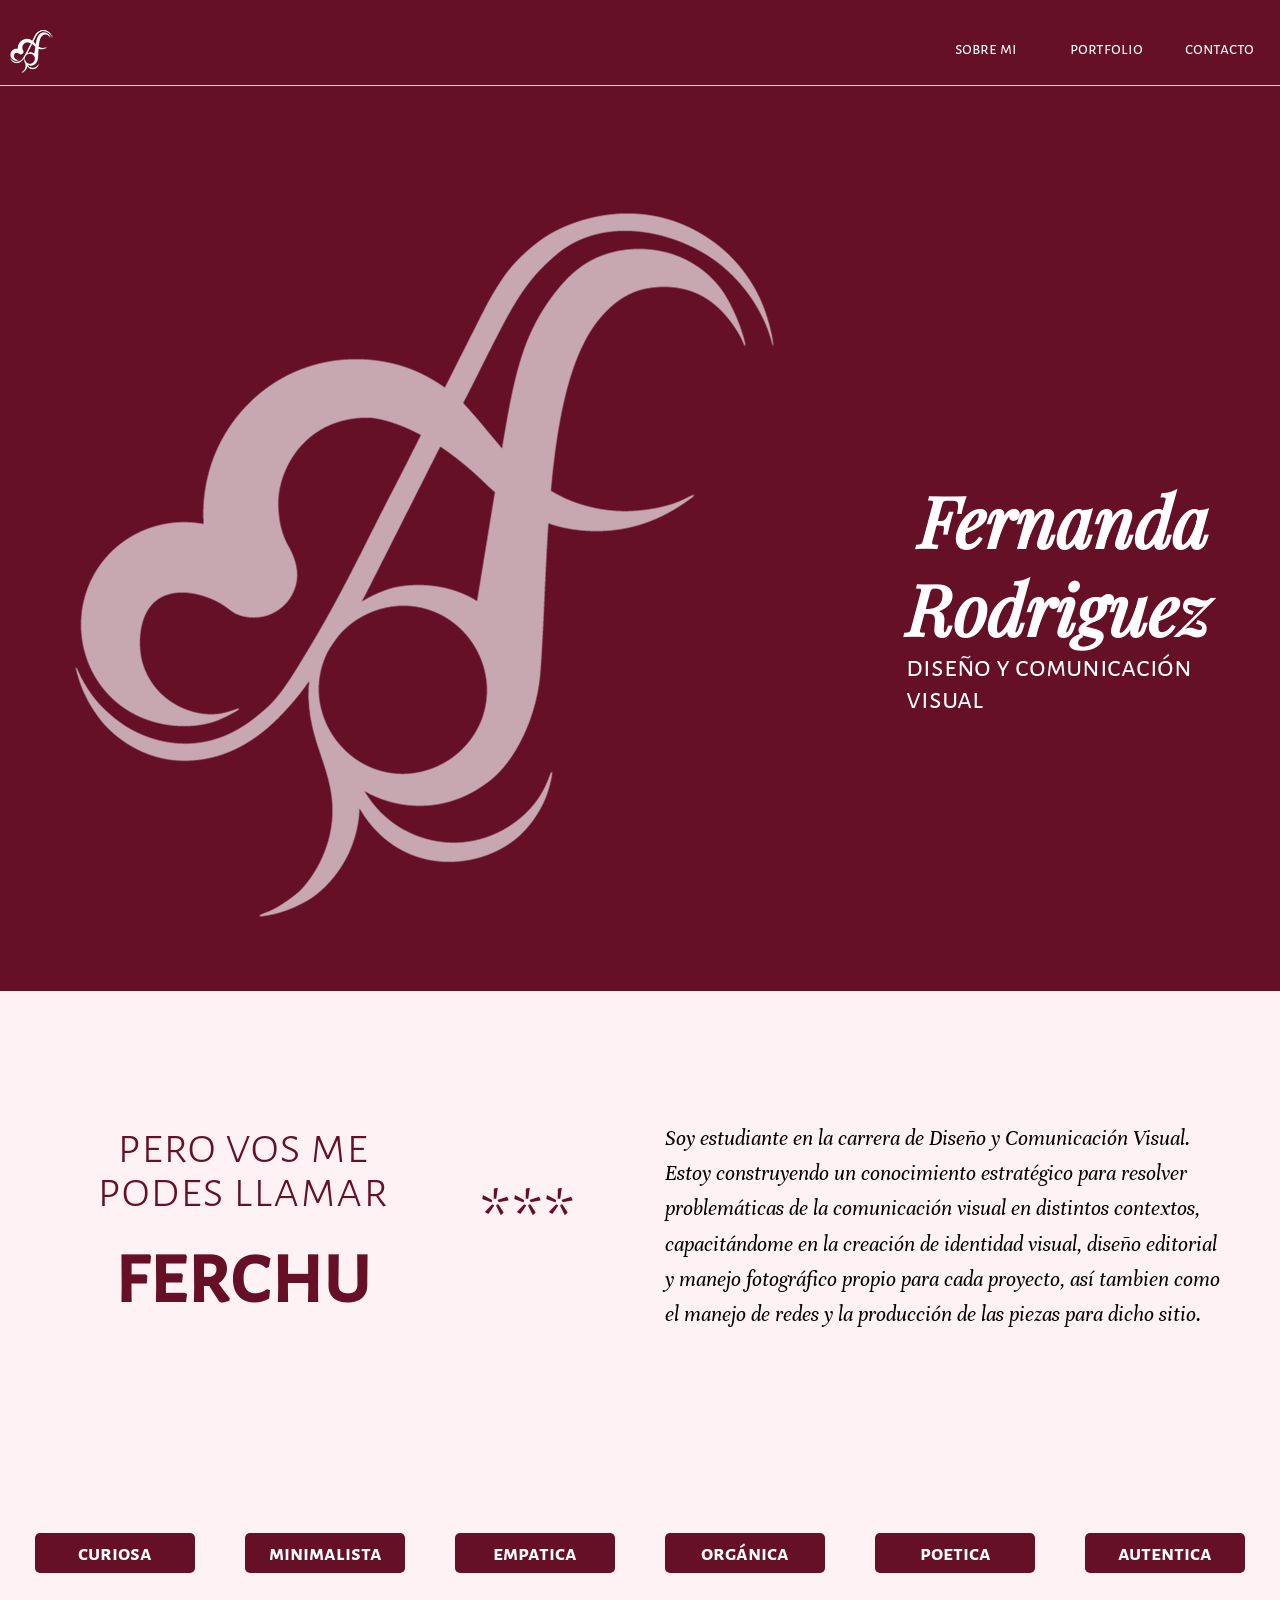
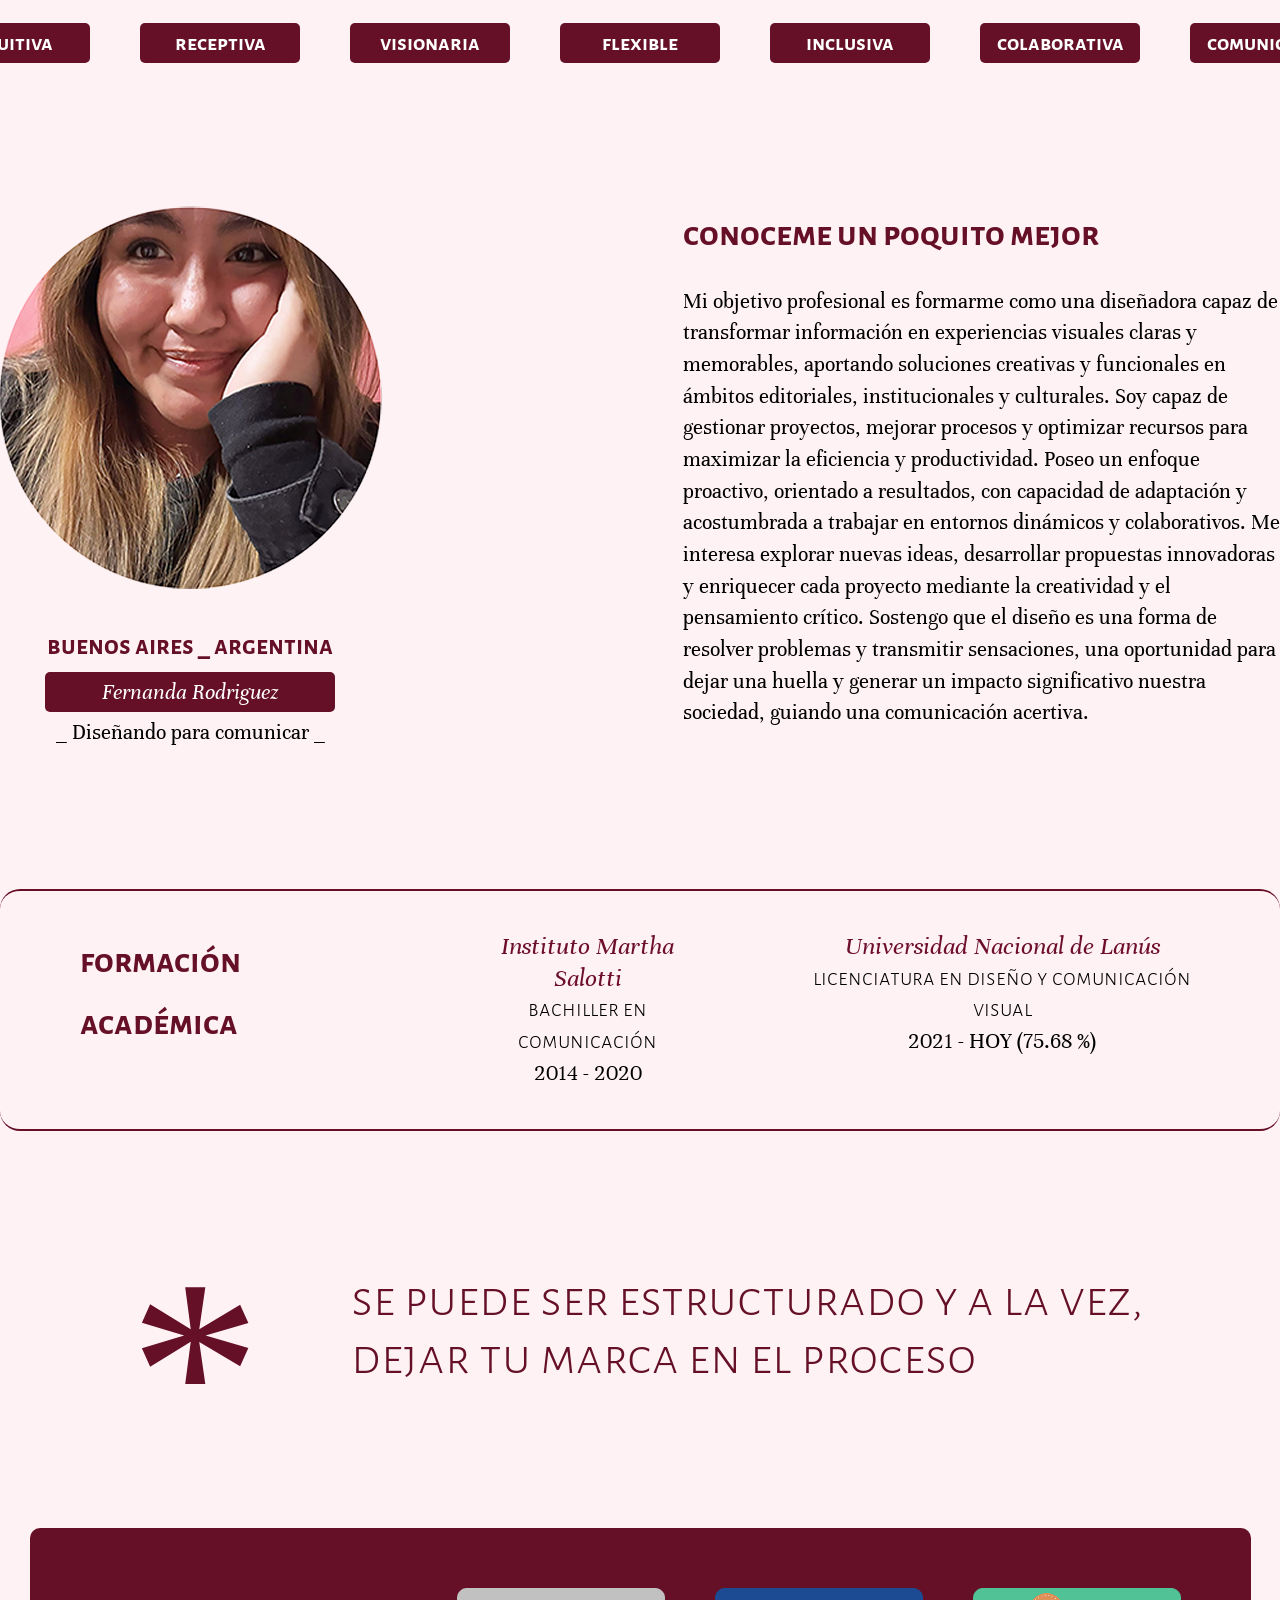
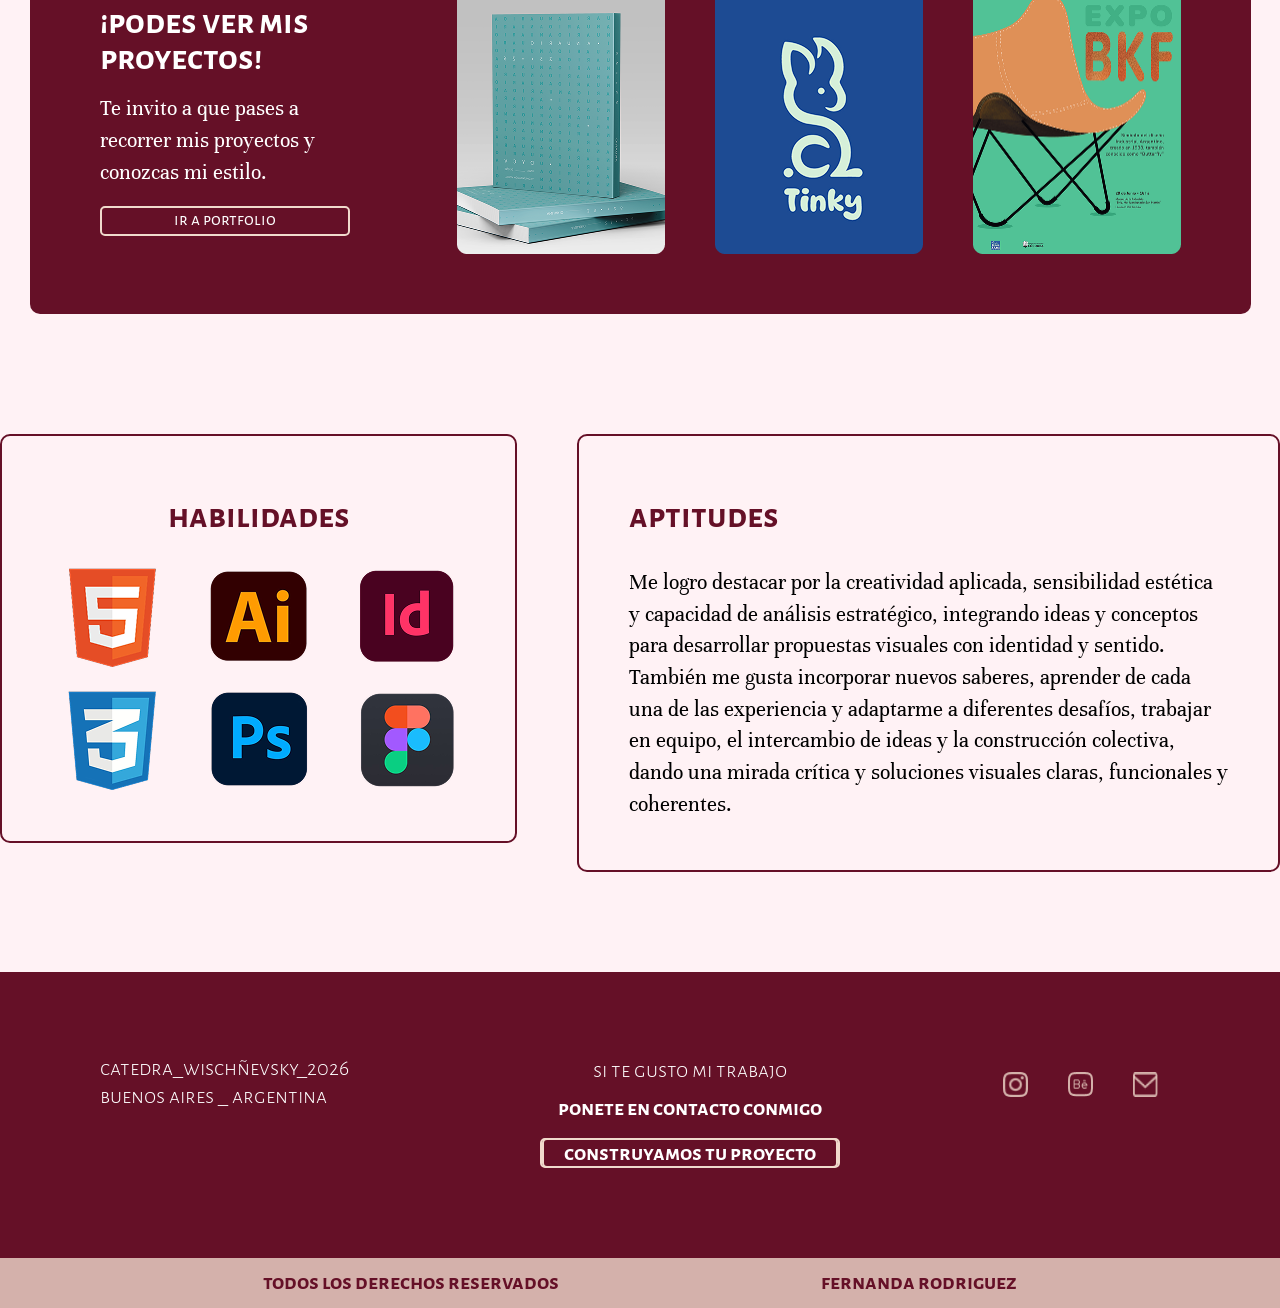
==== commit 4bc8c3b1: "tp3_rodriguez_fernanda_entrega" ====
--- a/index.html
+++ b/index.html
@@ -27,17 +27,17 @@
         <section id="presentación">
                 <img src="img/index/logo_presentacion.png" alt="logo persona" width="935" height="770">
                 
-                <div class="present_conteiner"> <!--existe una tag que se llama hgroup que sirve para contener elementos que son títulos y va a quedar mejor semánticamente que un div-->
+                <hgroup class="present_conteiner">
                     <h1>Fernanda Rodriguez</h1>
                     <p class="carrera">diseño y comunicación visual</p>
-                </div>
+                </hgroup>
         </section>
 
         <section id="introducción_apodo">
-            <div class="grupo_frase"> <!--esto también podría ser hgroup-->
+            <hgroup class="grupo_frase">
                 <p class="frase">pero vos me podes llamar</p>
                 <h2>ferchu</h2>
-            </div>
+            </hgroup>
             <p class="florcitas">***</p>
             <p class="texto_en_italic">Soy estudiante en la carrera de Diseño y Comunicación Visual. Estoy construyendo un conocimiento estratégico para resolver problemáticas de la comunicación visual en distintos contextos, capacitándome en la creación de identidad visual, diseño editorial y manejo fotográfico propio para cada proyecto, así tambien como el manejo de redes y la producción de las piezas para dicho sitio.</p>
         </section>
@@ -68,13 +68,13 @@
                 <div class="listado_foto">
                     <p class="bsas">buenos aires _ argentina</p>
                     <p class="minombre">Fernanda Rodriguez</p>
-                    <p class="fecha">14 . 06 . 2003</p> <!--esto es información sensible para subir a internet, no te conviene agregar el año-->
+                    <p class="folosofia">_ Diseñando para comunicar _</p>
                 </div>
             </div>
-            <div class="un_poco_mas"> <!--existe una tag semántica mejor que sirve para contener texto extenso con un título que funciona mejor acá-->
+            <hgroup class="un_poco_mas">
                 <h3>conoceme un poquito mejor</h3>
                 <p class="texto_circulo">Mi objetivo profesional es formarme como una diseñadora capaz de transformar información en experiencias visuales claras y memorables, aportando soluciones creativas y funcionales en ámbitos editoriales, institucionales y culturales. Soy capaz de gestionar proyectos, mejorar procesos y optimizar recursos para maximizar la eficiencia y productividad. Poseo un enfoque proactivo, orientado a resultados, con capacidad de adaptación y acostumbrada a trabajar en entornos dinámicos y colaborativos. Me interesa explorar nuevas ideas, desarrollar propuestas innovadoras y enriquecer cada proyecto mediante la creatividad y el pensamiento crítico. Sostengo que el diseño es una forma de resolver problemas y transmitir sensaciones, una oportunidad para dejar una huella y generar un impacto significativo nuestra sociedad, guiando una comunicación acertiva.</p>
-            </div>
+            </hgroup>
         </section>
 
         <section id="formación">
@@ -93,15 +93,14 @@
 
         <section id="frase">
             <p class="flor">*</p>
-            <p class="escrito">se puede ser estructurado y a la vez, dejar tu marca en el proceso"</p> <!--no sé si se te olvidó o se te escapó una comilla-->
+            <p class="escrito">se puede ser estructurado y a la vez, dejar tu marca en el proceso</p>
         </section>
 
         <section id="ir_a_portfolio">
             <div class="info">
                 <h3>¡podes ver mis proyectos!</h3>
                 <p class="texto blanco">Te invito a que pases a recorrer mis proyectos y conozcas mi estilo.</p>
-                <p class="boton_ir_portfolio">ir a porfolio
-                </p> <!--está la etiqueta button que queda mejor para un botón-->
+                <a href="portfolio.html" class="boton_ir_portfolio">ir a portfolio</a>
             </div>
             <div class="fotos_ir_portfolio">
                 <img src="img/index/mini_anuario.png" alt="anuario" width="208" height="266">
@@ -113,45 +112,38 @@
         <section id="habilidades_aptitudes">
             <div class="habilidades">
                 <h3>habilidades</h3>
-                <div class="lista_programas"> <!--es redundante tener un div con una class de nombre lista, directamente usá la lista, este div está de más-->
-                    <ul>
-                        <li><img src="img/index/_img html_.png" alt="html" width="103px" height="103px"></li><!--todas estas imagenes están mal escritas porque tienen un espacio y por eso no te las toma, tenés que cambiarlas tanto en los nombres de los archivos como acá para que coincidan exactamente-->
-                        <li><img src="img/index/_img ai_.png" alt="Illustrator" width="103px" height="103px"></li>
-                        <li><img src="img/index/_img id_.png" alt="Indesing" width="103px" height="103px"></li>
-                        <li><img src="img/index/_img css_.png" alt="CSS" alt="CSS" width="103px" height="103px"></li>
-                        <li><img src="img/index/_img ps_.png" alt="Photoshop" width="103px" height="103px">
-                        </li>
-                        <li><img src="img/index/_img f_.png" alt="figma" width="103px" height="103px">
-                        </li>
-                    </ul>
-                </div>
+                <ul>
+                    <li><img src="img/index/img_html.png" alt="html" width="103px" height="103px"></li>
+                    <li><img src="img/index/img_ai.png" alt="Illustrator" width="103px" height="103px"></li>
+                    <li><img src="img/index/img_id.png" alt="Indesing" width="103px" height="103px"></li>
+                    <li><img src="img/index/img_css.png" alt="CSS" alt="CSS" width="103px" height="103px"></li>
+                    <li><img src="img/index/img_ps.png" alt="Photoshop" width="103px" height="103px"></li>
+                    <li><img src="img/index/img_f.png" alt="figma" width="103px" height="103px"></li>
+                </ul>
             </div>
 
-            <div class="aptitudes">
+            <hgroup class="aptitudes">
                 <h3>aptitudes</h3>
-                <p>Me logro destacar por la creatividad aplicada, la sensibilidad estética y la capacidad de análisis estratégico, integrando ideas y conceptos para poder desarrollar propuestas visuales con identidad y sentido. Por otro lado tengo predisposición para incorporar nuevos saberes, aprender de cada una de las experiencia y adaptarme a diferentes desafíos, también disfruto del trabajo en equipo, el intercambio de ideas y la construcción colectiva, aportando una mirada crítica y soluciones visuales claras, funcionales y coherentes con los objetivos de cada proyecto.</p>
-            </div>
+                <p>Me logro destacar por la creatividad aplicada, sensibilidad estética y capacidad de análisis estratégico, integrando ideas y conceptos para desarrollar propuestas visuales con identidad y sentido. También me gusta incorporar nuevos saberes, aprender de cada una de las experiencia y adaptarme a diferentes desafíos, trabajar en equipo, el intercambio de ideas y la construcción colectiva, dando una mirada crítica y soluciones visuales claras, funcionales y coherentes.</p>
+            </hgroup>
         </section>
     </main>
 
 <!------------------------PIES---------------------------->
 
     <footer>
-        <section id="contenedor_superior"> <!--en footer no pueden ir sections, acá es el lugar en donde más juegan a favor los divs, las listas y los navs-->
-
+        <div id="contenedor_superior">
             <div class="catedra">
                 <p class="texto_livianofooter">catedra_wischñevsky_2026 </p>
                 <p class="texto_livianofooter">buenos aires _ argentina</p>
             </div>
-
             <div class="contactame_footer">
-                <p class="si_te_gusto"> si te gusto mi trabajo</p>
+                <p class="si_te_gusto">si te gusto mi trabajo</p>
                 <p class="invitacion">ponete en contacto conmigo</p>
-                <P class="boton_footer">construyamos tu proyecto</P>
+                <a href="contacto.html" class="boton_footer"><button class="boton_footer">construyamos tu proyecto</button></a>
             </div>
-
             <div class="redes">
-                <ul>
+                <ul class="mis_redes">
                     <li>
                         <a href="https://www.instagram.com/fer.rodriguez1406/?hl=es-la" target="_blank">
                         <img src="img/index/ig_mate.png" alt="instagram" width="25" height="25"></a>
@@ -166,11 +158,11 @@
                         </a>
                 </ul>
             </div>
-        </section>
-        <section class="contenedor_inferior"> <!--acá adentro hay algo mal escrito con respecto a apertura y cierre de etiquetas-->
-            <p class="texto_footer"></p>todos los derechos reservados</p>
-            <p class="texto_footer"></p>fernanda rodriguez</p>
-        </section>
+        </div>
+        <div id="contenedor_inferior">
+            <p class="derechos">todos los derechos reservados</p>
+            <p class="derechos">fernanda rodriguez</p>
+        </div>
     </footer>
 </body>
 
--- a/estilo.css
+++ b/estilo.css
@@ -78,7 +78,6 @@
 * {
     font-family: "unna R", serif;
     font-size: 1.1rem;
-    text-align: left; /*no te va a convenir establecer desde acá que todo esté marginado a la izquierda*/
     list-style: none;
     padding: 0;
     margin: 0;
@@ -87,20 +86,19 @@
 
 header {
     display: flex;
-    justify-content: space-between;
+    justify-content: center;
     align-items: center;
     flex-wrap: wrap;
-    max-width: 1920px; /*en general no está bueno tener tamaños máximos en estos elementos porque te complican en pantallas más grandes, te voy a marcar dónde estás aplicando esto o donde hay medidas fijas y capturas en la pull request para que veas cómo lo veo yo*/
-    padding: 10px 100px; /* en lugar de poner padding tan grande te recomiendo dejarlo sólo con 10px como auxiliar y, para que se centre, usar justify-content: center; en lugar de space between como tenés en la línea 90 */
-    padding-top: 10px; /*esto está de más porque lo estableciste en la línea anterior*/
+    padding-top: 15px;
+    padding-bottom: 15px;
     background-color: rgb(101, 16, 39);
-    height: 90px; /*esto es medida fija que se puede lograr con los paddings*/
 }
 
 .header_conteiner{
     display: flex;
-    width: 1700px; /*acá te va a complicar la vida la medida fija haciendo mobile porque no se va a achicar, te conviene dejar este valor en 100% y agregarle max-width: 1700px*/
-    height: 65px; /*esta medida fija no va*/
+    width: 100%;
+    max-width: 1700px;
+    padding-top: 5px;
     padding-bottom: 5px;
     justify-content: space-between;
     align-items: center;
@@ -111,7 +109,14 @@
     display: flex;
     gap: 40px;
     align-items: center;
-    width: 325px; /*medida fija que no va*/
+    width: 100%;
+    max-width: 325px;
+    transition: 0.3s;
+}
+
+header nav a:hover {
+    color: #F0DACC;
+    font-family: "unna I", serif;
 }
 
 a {
@@ -120,7 +125,7 @@
     line-height: 1rem;
     font-family: "versalita R", sans-serif;
     font-size: 1rem;
-    width: 75px; /*justo en este caso el ancho fijo está bien usado*/
+    width: 75px;
     align-items: center;
 }
 
@@ -130,7 +135,7 @@
     justify-content: center;
     align-items: center;
     gap: 70px;
-    max-width: 1920px; /*medida fija*/
+    margin-bottom: 50px;
 }
 
 body{
@@ -145,7 +150,7 @@
     font-size: 4rem;
     line-height: 5rem;
     color: #ffffff;
-    text-align: right; /*esto no suma*/
+    text-align: right;
 }
 
 h2 {
@@ -159,7 +164,7 @@
     font-family: "versalita B", sans-serif;
     font-size: 2rem;
     line-height: 3.5rem;
-    text-align: left; /*ya lo declaraste en el selector universal, no repitas*/
+    text-align: left;
     color: rgb(101, 16, 39);
 }
 
@@ -173,21 +178,24 @@
 #presentación {
     background-color: rgb(101, 16, 39);
     display: flex;
-    width: 1920px; /* acá te conviene usar 100%*/
-    height: 900px; /*en este caso tratá de manejarlo con vh porque las medidas fijas son complejas, pero entiendo que es el tamaño casi de una pantalla, para lograr lo mismo yo usaría que la altura mínima sea de 70vh*/
-    justify-content: space-between; /*esto en pantallas grandes va a crear un espacio muy grande y ya tu iso tiene un buen espacio en blanco, con center en lugar de between queda mucho mejor y te ataja problemas futuros*/
-    align-items: center;
+    align-items: center;
+    justify-content: center;
+    align-items: center;
+    width: 100%;
+    padding-top: 60px;
+    padding-bottom: 60px;
 }
 
 .present_conteiner{
     display: flex;
-    width: 850px; /*ancho fijo*/
+    max-width: 900px;
     padding-right: 100px;
+    padding-top: 100px;
     flex-direction: column;
     align-items: flex-start;
     p.carrera {
         font-family: "versalita R", sans-serif;
-        text-align: left; /*esto está de más*/
+        text-align: left;
         color: #FFF;
         font-size: 1.7rem
     }
@@ -195,16 +203,15 @@
 
 #introducción_apodo {
     display: flex;
-    width: 1340px;/*ancho fijo*/
-    height: 440px;/*alto fijo que podés reemplazar con vh*/
+    width: 100%;
+    max-width: 1370px;
     padding: 60px 30px;
     align-items: center;
     gap: 50px;
-    justify-content: space-between;
+    justify-content: center;
     .grupo_frase{
         display: flex;
-        width: 373px; /*ancho fijo que podés reemplazar con max-width*/
-        height: 185px; /*alto fijo que podés reemplazar con vh*/
+        max-width: 373px;
         flex-direction: column;
         justify-content: center;
         align-items: center;
@@ -215,40 +222,37 @@
             font-size: 3rem;
             line-height: 2.5rem;
             text-align: center;
-            display: flex; /*no hace falta*/
-            height: 114px;/*no hace falta*/
-            flex-direction: column;/*no hace falta*/
-            justify-content: flex-start;/*no hace falta*/
+            display: flex;
+            flex-direction: column;
+            justify-content: center;
         }
     }
 }
 
-    .florcitas{
+.florcitas{
     text-align: center;
     font-family: "versalita L", sans-serif;
     color: rgb(101, 16, 39);
     font-size: 5rem;
-    line-height: normal;
-    display: flex; /*no hace falta*/
-    width: 204px;/*mejor con paddings*/
-    height: 45px; /*no hace falta*/
-    flex-direction: column; /*no hace falta*/
-    justify-content: flex-end; /*no hace falta*/
-    }
-
-    .texto_en_italic{
-    text-wrap-style: balance; /*el style no va escrito*/
-    text-align: left; /*esto está repetido*/
+    display: flex;
+    max-width: 200px;
+    flex-direction: column;
+    justify-content: flex-end;
+    }
+
+.texto_en_italic{
+    text-wrap: balance;
+    text-align: left;
     font-family: "unna I", serif;
-    width: 600px; /*mejor max-width*/
-    height: 206px; /*medida fija*/
+    max-width: 600px;
     line-height: 2rem;
+    padding-left: 40px;
     }
 
 #lluvia_de_palabras ul{
     display: flex;
-    width: 1715px; /*mejor max-width*/
-    height: 272px; /*mejor dar la altura con paddings*/
+    width: 1715px;
+    height: 272px;
     justify-content: center;
     align-items: center;
     align-content: center;
@@ -281,26 +285,27 @@
 
 #de_mi{
     display: flex;
-    width: 1400px; /*mejor max-width*/
-    height: 570px; /*medida fija*/
+    max-width: 1800px;
     padding-left: 65px;
     padding-right: 65px;
-    justify-content: space-between;
-    /*por las dudas agregale un gap chiquitito de emergencia*/
+    justify-content: center;
+    gap: 100px;
+    padding-bottom: 70px;
 }
 
 .izquierda_circulo{
     display: flex;
-    width: 440px;
+    max-width: 500px;
     flex-direction: column;
     justify-content: center;
     align-items: center;
     gap: 36px;
+    padding-right: 100px;
 }
 
 .listado_foto{
     display: flex;
-    width: 290px; /*medida fija*/
+    width: 290px;
     flex-direction: column;
     justify-content: center;
     align-items: center;
@@ -315,17 +320,17 @@
     }
     p.minombre{        
         display: flex;
-        height: 40px; /*mejor con padding*/
+        height: 40px;
         justify-content: center;
         align-items: center;
         align-self: stretch;
         font-family: "unna I", serif;
-        font-size: 1.3rem; /*como las p ya heredan un tamaño de 1.25rem te aconsejo que consideres borrar este porque es mínima la diferencia así tenés menos tamaños dando vueltas y un diseño más consistente*/
+        font-size: 1.3rem;
         color: #FFF;
         border-radius: 5px;
         background-color: rgb(101, 16, 39);
     }
-    .fecha{
+    .filosofia{
         text-align: center;
         font-family: "Unna R", serif;
         font-size: 1.5rem;
@@ -334,17 +339,17 @@
 
 .un_poco_mas {
     display: flex;
-    width: 619px; /*medida fija*/
-    height: 438px; /*medida fija*/
-    flex-direction: column;
-    align-items: flex-start; /*no sirve*/
+    max-width: 1200px;
+    flex-direction: column;
+    align-items: flex-start;
     gap: 20px;
+    padding-left: 100px;
 }
 
 p.texto_circulo{
-    width: 600px; /*mejor con max-width*/
-    height: 440px;/*medida fija*/
-    }
+    width: 600px;
+    height: 440px;
+}
 
 
 /*FORMACIÓN*/
@@ -352,13 +357,13 @@
 
 #formación {
     display: flex;
-    width: 1448px; /*aca es mejor combinar un width de 100% con un max-width de esta medida que especificaste*/
+    max-width: 1500px;
     padding: 40px 80px;
-    justify-content: space-between;
+    justify-content: center;
+    gap: 100px;
     border-radius: 20px;
     border-top: 2px solid #651027;
     border-bottom: 2px solid #651027;
-    /*por las dudas agregale un gap chiquitito de seguridad*/
 
     p.titular_form {
         font-family: "unna I", serif;
@@ -376,7 +381,7 @@
     p.fecha {
         font-family: "unna R", serif;
         text-align: center;
-        font-size: 1.3rem; /*este tamaño también es muy parecido al de 1.25 que se hereda de las p en la 166*/
+        font-size: 1.3rem;
     }
 }
 
@@ -386,94 +391,99 @@
 
 #frase {
     display: flex;
-    width: 1600px; /*ancho fijo*/
-    height: 310px; /*mejor con padding*/
-    justify-content: center;
-    gap: 90px;;
-    align-items: flex-end; /*este queda mejor en center cuando quitás el alto fijo de flor y escrito*/
-    /*para no repetirlo dos veces te conviene poner el color aca*/
-
-    .flor {
+    max-width: 1600px;
+    justify-content: center;
+    gap: 90px;
+    align-items: flex-end;
+    color: rgb(101, 16, 39);
+    padding-top: 70px;
+    padding-bottom: 70px;
+}
+
+.flor {
         font-family: "display mi nombre", serif;
-        font-size: 20rem;
-        color: rgb(101, 16, 39);
+        font-size: 15rem;
         display: flex;
-        width: 230px;
-        height: 230px; /*ancho fijo*/
-        padding: 10px;/*no es necesario*/
+        max-width: 230px;
         justify-content: center;
         align-items: center;
-        gap: 10px; /*es innecesario*/
-    }
-
-    .escrito {
-        font-family: "versalita L", sans-serif;
-        font-size: 3rem;
-        line-height: 1;
-        margin: 40px;
-        max-width: 800px;
-        text-align: left; /*no repitas*/
-        color: rgb(101, 16, 39);
-        width: 1000px; /*ancho fijo*/
-        height: 185px;/*ancho fijo*/
-    }
-}
-
+        gap: 10px;
+    }
+
+.escrito {
+    font-family: "versalita L", sans-serif;
+    font-size: 3rem;
+    line-height: 1.1;
+    max-width: 800px;
+    text-align: left;
+    display: flex;
+    align-items: center;
+}
 
 /*ir a protfolio*/
 
 #ir_a_portfolio{
     display: flex;
-    width: 1276px; /*mejor max-width*/
+    max-width: 1300px;
     padding: 60px 70px;
-    justify-content: space-between; /*reemplazá esto por gap*/
+    justify-content: center;
     align-items: center;
     border-radius: 10px;
     background-color: rgb(101, 16, 39);
+    gap: 90px;
+    margin-bottom: 50px;
 }
 
 .info{
     display: flex;
-    width: 267px; /*ancho fijo*/
+    width: 267px;
     flex-direction: column;
     align-items: flex-start;
     gap: 20px;
     h3{
-        font-family: "versalita B", sans-serif; /*esto se repite*/
+        font-family: "versalita B", sans-serif;
         font-size: 2rem;
         line-height: 2rem;
-        text-align: left; /*repetido*/
+        text-align: left;
         color: #FFF;
     }
     p{
         display: flex;
         width: 269px;
-        height: 90px; /*alto fijo*/
-        flex-direction: column; /*no es necesario*/
-        justify-content: center; /*no es necesario*/
+        height: 90px;
+        flex-direction: column;
+        justify-content: center;
         color: #FFF;
     }
 }
 
-p.boton_ir_portfolio{
-    display: flex; /*innecesario*/
-    height: 46px; /*ya lo seteaste con el padding de abajo*/
-    padding: 10px 18px;
-    justify-content: center;
-    align-items: center; /*innecesario*/
-    gap: 10px; /*innecesario*/
-    border-radius: 8px;
-    border: 1px solid #FFF;
+.boton_ir_portfolio{
+    display: flex;
+    height: 30px;
+    justify-content: center;
+    align-items: center;
+    gap: 10px;
+    background: transparent;
+    border-radius: 5px;
+    border: 2px solid #F0DACC;
+    cursor: pointer;
+    font-family: "versalita B", sans-serif;
+    font-size: 1rem;
+    width: 250px;
+    font-family: "versalita R", sans-serif;
     color: #FFF;
-    font-size: 20px;
-    font-family: "versalita B", sans-serif;
+}
+
+.boton_ir_portfolio:hover {
+    background-color: #FFF;
+    color: rgb(101, 16, 39);
 }
 
 .fotos_ir_portfolio{
     display: flex;
     justify-content: center;
     align-items: center;
-    gap: 75px;
+    gap: 50px;
 }
 
 
@@ -481,17 +491,17 @@
 
 #habilidades_aptitudes {
     display: flex;
-    width: 1284px; /*mejor max-width y width al 100%*/
-    height: 460px; /*medida fija, mejor con padding*/
-    justify-content: space-between;
-    align-items: flex-start; /*no es necesario*/
-    /*sumale gap de emergencia*/
+    width: 100%;
+    max-width: 1285px;
+    justify-content: center;
+    align-items: flex-start;
+    gap: 60px;
+    margin-bottom: 50px;
 }
 
 .habilidades{
     display: flex;
-    width: 518px; /*mejor max*/
-    height: 400px; /*medida fija*/
+    max-width: 518px;
     padding: 50px;
     flex-direction: column;
     justify-content: center;
@@ -501,7 +511,7 @@
     border: 2px solid rgb(101, 16, 39);
 }
 
-.lista_programas ul{
+ul{
     display: flex;
     height: 224px;
     justify-content: center;
@@ -513,14 +523,13 @@
 }
 
 .aptitudes{
-    display: flex; /*no es necesario*/
-    width: 703px; /*mejor max*/
-    height: 400px; /*alto fijo, si necesitás modificarlo hacelo con el padding*/
+    display: flex;
+    max-width: 703px;
     padding: 50px;
-    flex-direction: column; /*no es necesario*/
-    justify-content: center; /*no es necesario*/
-    gap: 20px;/*no es necesario*/
-    border-radius: 10px; /*llegado a este punto veo que le estás poniendo el mismo tamaño de border radius, tal vez te convenga setearlo desde otro lado para que quede repetido una sola vez*/
+    flex-direction: column;
+    justify-content: center;
+    gap: 20px;
+    border-radius: 10px;
     border: 2px solid rgb(101, 16, 39);
 }
 
@@ -528,57 +537,52 @@
 /*footer*/
 
 footer{
-    display: flex;
-    height: 280px; /*alto fijo*/
-    padding: 15px 100px 0 100px;
-    flex-direction: column;
-    justify-content: flex-end; /*no es necesario*/
-    align-items: center;
-    gap: 50px;
     background-color: rgb(101, 16, 39);
-    max-width: 1920px; /*te está trayendo conflictos, mejor aplicá esto en los contenedores*/
 }
 
 #contenedor_superior{
     display: flex;
-    padding: 30px 0;
+    padding: 90px 100px;
     justify-content: space-between;
     align-items: flex-start;
-    align-self: stretch; /*todos los textos de este contenedor están en el mismo color y lo estás repitiendo varias veces, te conviene setearlo desde acá y no repetit*/
+    align-self: stretch;
+    width: 100%;
+    gap: 100px;
 }
 
 .catedra{
     display: flex;
-    width: 200px; /*fijo*/
-    height: 41px; /*fijo*/
-    flex-direction: column;
-    justify-content: center;
-    align-items: flex-start;
-    gap: 6px;
+    width: 100%;
+    max-width: 300px;
+    flex-direction: column;
+    justify-content: center;
+    align-items: flex-start;
+    gap: 15px;
     p.texto_livianofooter{
         color: #FFF;
         font-family: "versalita L", sans-serif;
-        font-size: 1rem;
+        font-size: 1.25rem;
         line-height: 0.7rem;
     }
 }
 
 .contactame_footer{
     display: flex;
-    width: 280px; /*fijo*/
+    width: 100%;
+    max-width: 700px;
     flex-direction: column;
     align-items: center;    
     gap: 20px;
     p.si_te_gusto{
         color: #FFF;
         font-family: "versalita L", sans-serif;
-        font-size: 1.3rem;
+        font-size: 1.25rem;
         line-height: 1rem;
     }
     p.invitacion{
         color: #FFF;
         font-family: "versalita B", sans-serif;
-        font-size: 1.3rem;
+        font-size: 1.25rem;
         line-height: 1rem;
     }
 }
@@ -586,133 +590,340 @@
 .boton_footer{
     display: flex;
     height: 30px;
-    padding: 10px 18px;
     justify-content: center;
     align-items: center;
     gap: 10px;
+    background: transparent;
     border-radius: 5px;
-    border: 1px ;
-    border-radius: 5px;
-    border: 1px solid #F0DACC;
-}
-
-p.boton_footer{
+    border: 2px solid #F0DACC;
+    cursor: pointer;
+    font-family: "versalita B", sans-serif;
+    font-size: 1.25rem;
+    width: 300px;
     font-family: "versalita B", sans-serif;
     color: #FFF;
-    font-size: 1rem;
-    }
-
-.redes ul{
-    display: flex;
-    width: 168px;
+    transition: 0.3s;
+}
+
+.boton_footer:hover {
+    background-color: #FFF;
+    color: rgb(101, 16, 39);
+}
+
+ul.mis_redes{
+    display: flex;
+    height: 50px;
+    width: 200px;
     justify-content: center;
     align-items: center;
     gap: 40px;
 }
 
-.contenedor_inferior{
-    display: flex;
-    width: 1920px; /*mejor max o quitarlo, fijate lo que te convenza más*/
-    height: 50px; /*mejor con padding*/
+#contenedor_inferior{
+    display: flex;
+    width: 100%;
+    height: 50px;
     padding: 10px 0;
     justify-content: space-evenly;
     align-items: center;
     background-color: rgba(240, 218, 204, 0.80);
+    p.derechos{
+    font-family: "versalita B", serif;
+    color: rgb(101, 16, 39);
+    }
+}
+
+
+/*PORTFOLIO APLICACIONES*/
+
+#proyectos{
+    max-width: 1200px;
+}
+
+.presentación_proyectos{
+    display: flex;
+    flex-direction: row;
+    justify-content: center;
+    align-items: center;
+    gap: 100px;
+    h2{
+        width: 100%;
+        max-width: 500px;
+        padding: 70px;
+        text-align: left;
+        line-height: 0.9;
+    }
+        p.proyecto_italic{
+            width: 100%;
+            max-width: 700px;
+        }
+}
+
+.contenedor_galeria{
+    display: flex;
+    flex-direction: row;
+    flex-wrap: wrap;
+    align-content: center;
+    justify-content: center;
+    align-items: flex-start;
+    width: 100%;
+    max-width: 1600px;
+    padding: 90px 30px;
+    gap: 100px;
+}
+
+.contenedor_galeria figure {
+    width: 500px;
+    height: 500px;
+    margin: 0;
+    overflow: visible;
+}
+
+.galeria img {
+    width: 100%;
+    height: 100%;
+    object-fit: cover;
+}
+
+.galeria:hover img {
+    transform: scale(1.12);
+}
+
+/*PORTFOLIO ANUARIO APLICACIONES*/
+
+#portada_anuario{
+    max-width: 1920px;
+    height: 900px;
+}
+
+.portada_anuario{
+    background-image: url(img/anuario/presentacion_anuario.jpg) ;
+    width: 100%;
+    height: 900px;
+    background-position: center;
+    background-size: cover;
+    background-position: center;
+    background-repeat: no-repeat;
+}
+
+.info_portada{
+    display: flex;
+    flex-direction: column;
+    justify-content: center;
+    padding-left: 100px;
+    padding-right: 100px;
+    gap: 50px;
+    align-items: center;
+    height: 900px;
+}
+
+p.titulo_blanco_portf{
+    font-family: "versalita R", sans-serif;
+    color: #FFF;
+    font-size: 5rem;
+}
+
+p.bajada_port{
+        font-family: "ale sans M", sans-serif;
+        color: #FFF;
+}
+
+.caja_de_informacion{
+    display: flex;
+    width: 1814px;
+    padding: 61px 50px;
+    justify-content: center;
+    align-items: center;
+    border-radius: 10px;
+    background: rgb(101, 16, 39);
+    gap: 50px;
+    margin-bottom: 80px;
+    margin-top: 50px;
+}
+
+.texto_infopresent{
+    display: flex;
+    flex-direction: column;
+    align-items: flex-start;
+}
+
+h3.h3blanco{
+    color: #FFF;
+}
+
+p.texto_infoblanco{
+    color: #F0DACC;
+    max-width: 1200px;
+}
+
+.imgs_info{
+    display: flex;
+    flex-direction: row;
+    align-items: center;
+    gap: 50px;
+}
+
+.interior_fotos{
+    display: flex;
+    flex-direction: column;
+    align-items: center;
+}
+
+.duplas_fotos{
+    display: flex;
+    flex-direction: row;
+}
+
+/*PORTFOLIO NOAH APLICACIONES*/
+
+#portada_noah{
+    max-width: 1920px;
+    height: 900px;
+}
+
+.portada_noah{
+    background-image: url(img/noah/presentacion_noah.jpg) ;
+    width: 100%;
+    height: 900px;
+    background-position: center;
+    background-size: cover;
+    background-position: center;
+    background-repeat: no-repeat;
+}
+
+.dezplegable_noah{
+    padding: 80px;
+    background-color: rgb(101, 16, 39);
+    border-radius: 20px;
+}
+
+.duplas_fotos_columna{
+    display: flex;
+    flex-direction: column;
+}
+
+/*PORTFOLIO AFICHE APLICACIONES*/
+
+.afiches{
+    display: flex;
+    padding: 80px;
+    background-color: rgb(101, 16, 39);
+    border-radius: 20px;
+    width: 100%;
+    max-width: 1920px;
+    justify-content: center;
+    padding-bottom: 100px;
+    padding-top: 100px;
+    height: 1200px;
+}
+
+.trio_afiches{
+    display: flex;
+    flex-direction: row;
+    justify-content: center;
+    gap: 70px;
+}
+
+/*CONTACTO APLICACIONES*/
+
+.conteiner_completatusdatos {
+    display: flex;
+    flex-direction: column;
+    justify-content: center;
+    align-items: flex-start;
+    gap: 3rem;
+    padding: 80px;
+    padding-left: 100px;
+}
+
+.bienvenido_a_contactos{
+    display: flex;
+    flex-direction: column;
+    justify-content: center;
+    gap: 50px;
+    background-color: rgb(101, 16, 39);
+    padding: 80px;
+    width: 100%;
+    align-items: center;
+    p.contactame{
+    color: #FFF;
+    display: flex;
+    justify-content: center;
+    font-family: "versalita R", sans-serif;
+    font-size: 3rem;
+    }
+}
+
+p.titulos_formulario{
+    font-family: "aleg sans L", sans-serif;
+    font-size: 3rem;
+    color: rgb(101, 16, 39);
+}
+
+.subtitulos_formulario{
+    color: rgb(101, 16, 39);
+    font-family: "unna I", serif;
+    font-size: 2rem;
+    padding-bottom: 1rem;
+}
+
+.conteiner_rellenar{
+    display: flex;
+    flex-direction: column;
+    align-items: flex-start;
+    gap: 3em;
+}
+
+.rellenar{
+    display: flex;
+    width: 53rem;
+    align-items: center;
+    align-content: center;
+    gap: 3rem;
+    flex-wrap: wrap;
+}
+
+.estilo_input{
+    display: flex;
+    padding-bottom: 0.5rem;
+    align-items: center;
+    border-bottom: 1px solid rgb(101, 16, 39);
+    text-decoration: none;
+    outline: none;
+    border-top: none;
+    border-left: none;
+    border-right: none;
+    width: 8rem;
     font-family: "versalita R", serif;
-    color: rgb(101, 16, 39);
-}
-
-
-/*PORTFOLIO APLICACIONES*/
-
-#proyectos{ /*no se están aplicando porque el # es para llamar a un id y en el código tenés una class*/
-    display: flex;
-    height: 1808px;/*fijo*/
-    padding-top: 20px;
-    flex-direction: column;
-    justify-content: center;
-    align-items: center;
-    gap: 40px;
-    flex-shrink: 0;
-    align-self: stretch;
-}
-
-.presentación_proyectos{
-    display: flex;
-    width: 1280px; /*mejor max*/
-    height: 308px; /*fijo*/
-    justify-content: space-between; /*mejor gap*/
-    align-items: center;
-    h2{
-        font-size: 3rem;
-    }
-    p.proyecto_italic{
-        display: flex; /*innecesario*/
-    width: 628px; /*mejor max*/
-    height: 187px; /*fijo*/
-    flex-direction: column; /*innecesario*/
-    justify-content: center;/*innecesario*/
-    font-family: "unna I", serif;
-    font-size: 1.2rem;
-    line-height: 1.8rem; /*repetido*/
-    }
-}
-
-.galeria_click{
-    display: flex;
-    width: 1600px; /*mejor max*/
-    height: 1400px; /*fijo*/
-    padding: 30px;
-    justify-content: center;
-    align-items: center;
-    align-content: center;
-    gap: 90px;
-    flex-wrap: wrap;
-    padding-bottom: 100px;
-}
-
-.identidad{
-    display: flex;
-    width: 600px;
-    height: 600px;
-    flex-direction: column;
-    gap: 20px;
-}
-
-.editorial{
-    display: flex;
-    width: 600px;
-    height: 600px;
-    flex-direction: column;
-    gap: 20px;
-}
-
-.fotográfia{
-    display: flex;
-    width: 600px;
-    height: 600px;
-    flex-direction: column;
-    gap: 20px;
-}
-
-.afiche{
-    display: flex;
-    width: 600px;
-    height: 600px;
-    flex-direction: column;
-    gap: 20px;
-}
-
-p.categoria{
-    display: flex;
-    width: 600px;
-    height: 40px;
-    flex-direction: column;
-    justify-content: center;
-    color: rgb(101, 16, 39);
-    text-align: center;
-    font-family: "Alegreya Sans SC";
-    font-size: 1.25rem;
-    border-radius: 5px;
-    border: 1px solid rgb(101, 16, 39);
+}
+
+.container_seleccionar{
+    display: flex;
+    flex-direction: column;
+    align-items: flex-start;
+}
+
+.selecciona{
+    display: flex;
+    justify-content: center;
+    align-items: center;
+    gap: 3rem;
+    font-family: "versalita R", serif;
+}
+
+.selecciona_el_interes{
+    display: flex;
+    gap: 0.8rem;
+}
+
+.lugardeescribir{
+    display: flex;
+    padding: 1rem;
+    width: 42rem;
+    height: 12rem;
+    border-radius: 30px;
+    background-color: rgb(101, 16, 39);
+    align-items: center;
+    color: #FFF;
+    box-sizing: border-box;
 }
